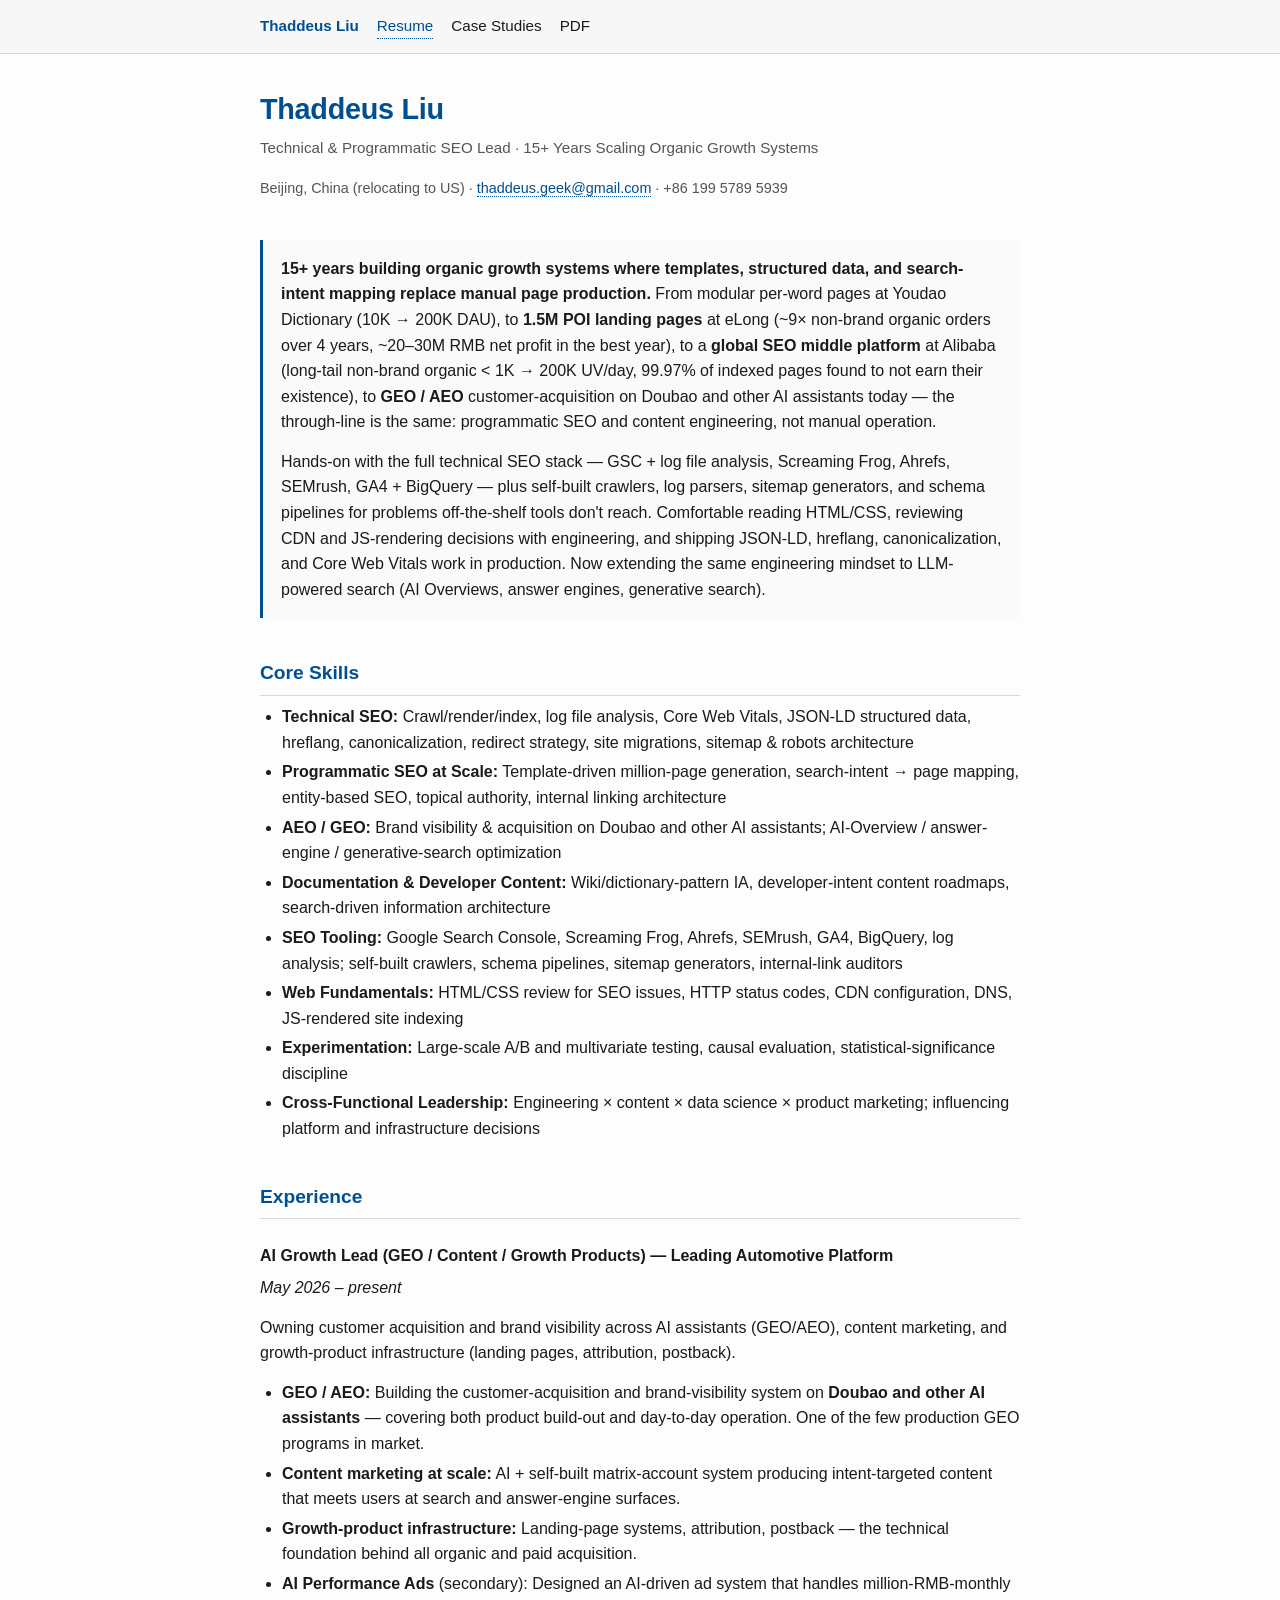
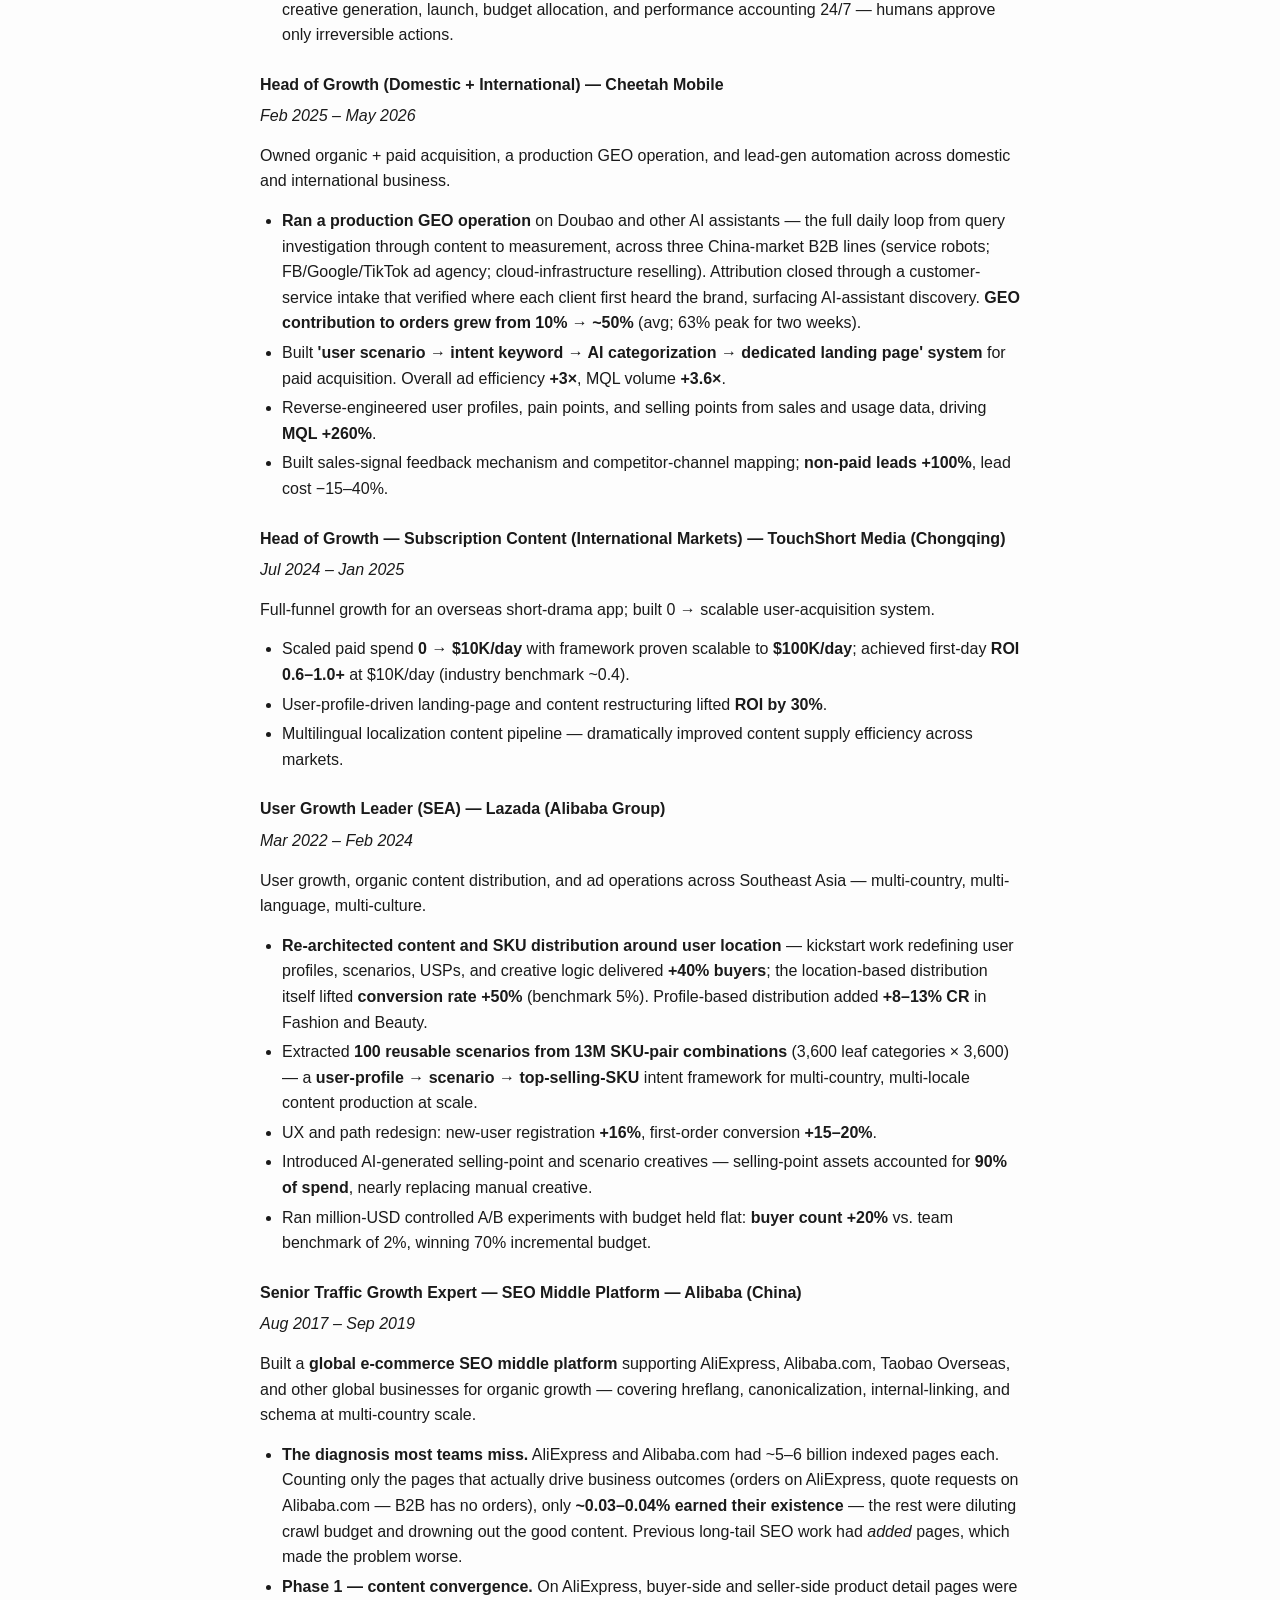
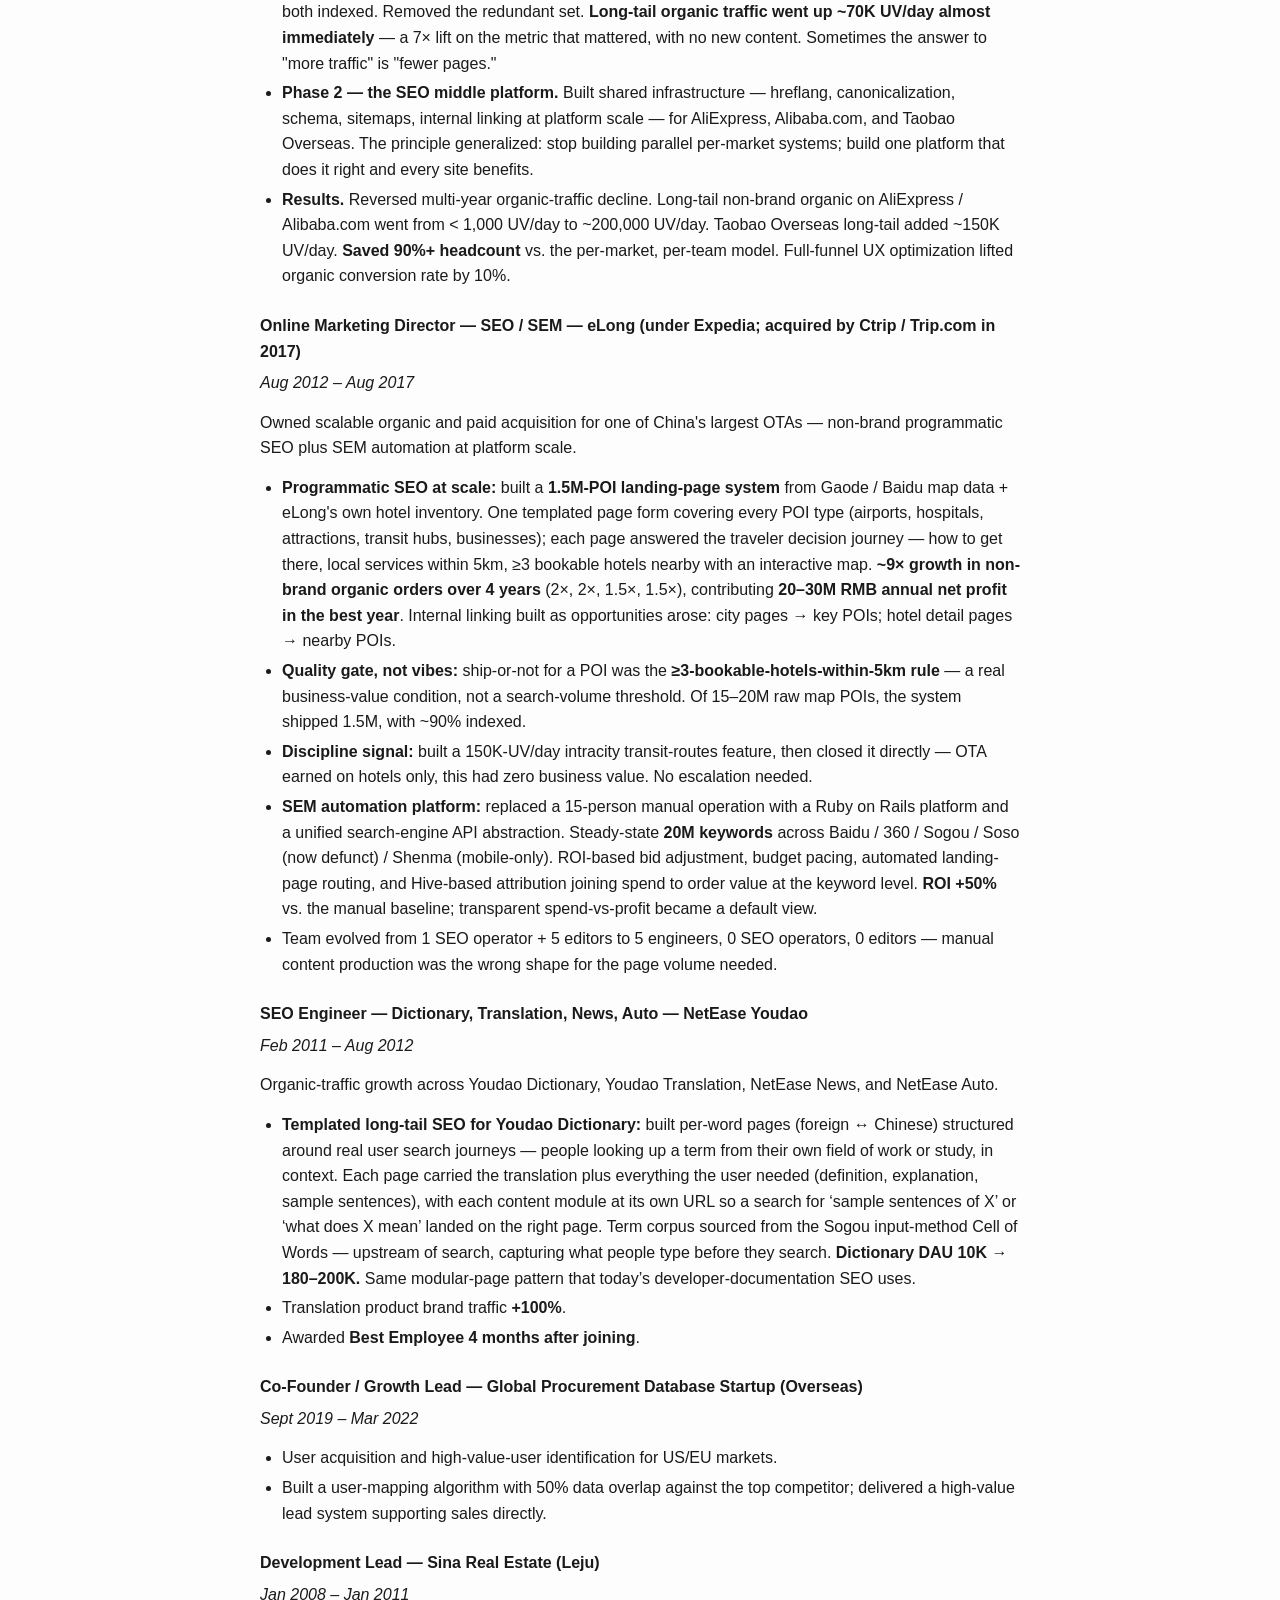
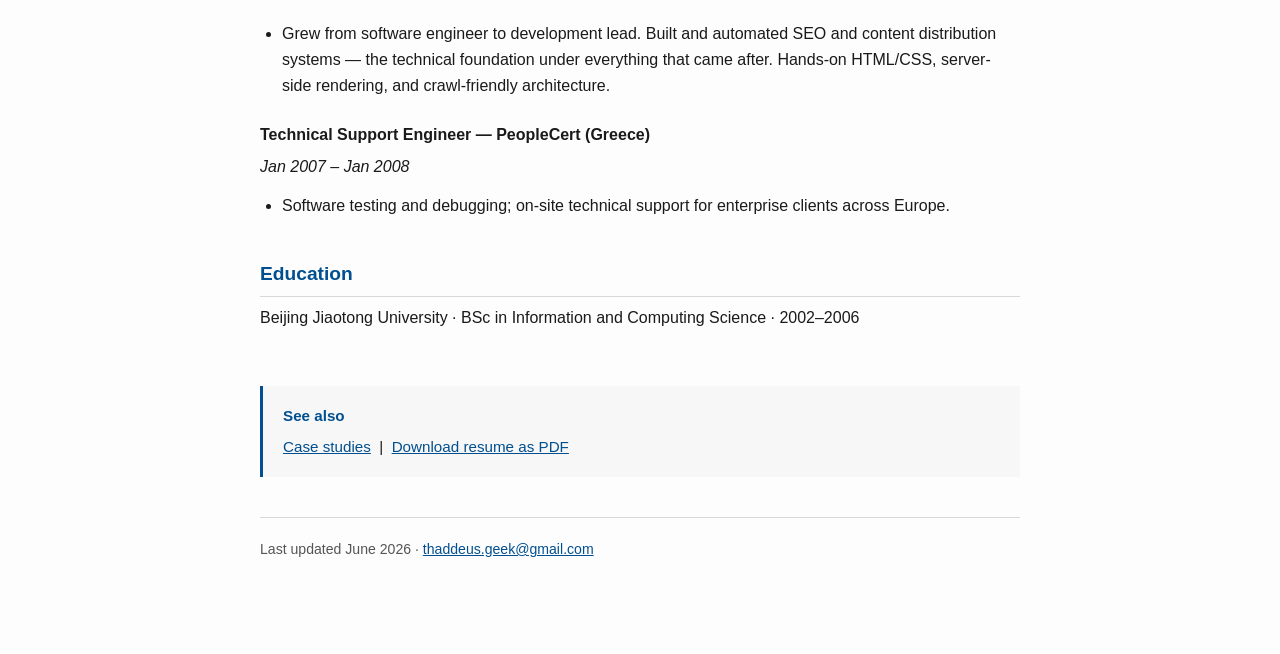
==== index.html @ 0f0e51c0 "TouchShort: add scale + first-day-ROI lead bullet (mirror CV) Co-Authored-By: Claude <noreply@anthro" ====
<!doctype html>
<html lang="en">
<head>
<meta charset="utf-8">
<meta name="viewport" content="width=device-width,initial-scale=1">
<title>Thaddeus Liu — Technical & Programmatic SEO Lead</title>
<meta name="description" content="15+ years of technical and programmatic SEO — Thaddeus Liu.">
<link rel="stylesheet" href="assets/style.css">
</head>
<body>
<nav>
  <div class="nav-inner">
    <a href="./" class="brand">Thaddeus Liu</a>
    <a href="./" class="active">Resume</a>
    <a href="seo-case-study/">Case Studies</a>
    <a href="resume.pdf">PDF</a>
  </div>
</nav>

<main>
<header>
  <h1>Thaddeus Liu</h1>
  <p class="tag">Technical &amp; Programmatic SEO Lead · 15+ Years Scaling Organic Growth Systems</p>
  <p class="meta">
    Beijing, China (relocating to US) ·
    <a href="mailto:thaddeus.geek@gmail.com">thaddeus.geek@gmail.com</a> ·
    +86 199 5789 5939
  </p>
</header>

<div class="summary">
<p><strong>15+ years building organic growth systems where templates, structured data, and search-intent mapping replace manual page production.</strong> From modular per-word pages at Youdao Dictionary (10K → 200K DAU), to <strong>1.5M POI landing pages</strong> at eLong (~9× non-brand organic orders over 4 years, ~20–30M RMB net profit in the best year), to a <strong>global SEO middle platform</strong> at Alibaba (long-tail non-brand organic &lt; 1K → 200K UV/day, 99.97% of indexed pages found to not earn their existence), to <strong>GEO / AEO</strong> customer-acquisition on Doubao and other AI assistants today — the through-line is the same: programmatic SEO and content engineering, not manual operation.</p>
<p>Hands-on with the full technical SEO stack — GSC + log file analysis, Screaming Frog, Ahrefs, SEMrush, GA4 + BigQuery — plus self-built crawlers, log parsers, sitemap generators, and schema pipelines for problems off-the-shelf tools don't reach. Comfortable reading HTML/CSS, reviewing CDN and JS-rendering decisions with engineering, and shipping JSON-LD, hreflang, canonicalization, and Core Web Vitals work in production. Now extending the same engineering mindset to LLM-powered search (AI Overviews, answer engines, generative search).</p>
</div>

<h2>Core Skills</h2>
<ul>
  <li><strong>Technical SEO:</strong> Crawl/render/index, log file analysis, Core Web Vitals, JSON-LD structured data, hreflang, canonicalization, redirect strategy, site migrations, sitemap &amp; robots architecture</li>
  <li><strong>Programmatic SEO at Scale:</strong> Template-driven million-page generation, search-intent → page mapping, entity-based SEO, topical authority, internal linking architecture</li>
  <li><strong>AEO / GEO:</strong> Brand visibility &amp; acquisition on Doubao and other AI assistants; AI-Overview / answer-engine / generative-search optimization</li>
  <li><strong>Documentation &amp; Developer Content:</strong> Wiki/dictionary-pattern IA, developer-intent content roadmaps, search-driven information architecture</li>
  <li><strong>SEO Tooling:</strong> Google Search Console, Screaming Frog, Ahrefs, SEMrush, GA4, BigQuery, log analysis; self-built crawlers, schema pipelines, sitemap generators, internal-link auditors</li>
  <li><strong>Web Fundamentals:</strong> HTML/CSS review for SEO issues, HTTP status codes, CDN configuration, DNS, JS-rendered site indexing</li>
  <li><strong>Experimentation:</strong> Large-scale A/B and multivariate testing, causal evaluation, statistical-significance discipline</li>
  <li><strong>Cross-Functional Leadership:</strong> Engineering × content × data science × product marketing; influencing platform and infrastructure decisions</li>
</ul>

<h2>Experience</h2>

<h3>AI Growth Lead (GEO / Content / Growth Products) — Leading Automotive Platform</h3>
<p><em>May 2026 – present</em></p>
<p>Owning customer acquisition and brand visibility across AI assistants (GEO/AEO), content marketing, and growth-product infrastructure (landing pages, attribution, postback).</p>
<ul>
  <li><strong>GEO / AEO:</strong> Building the customer-acquisition and brand-visibility system on <strong>Doubao and other AI assistants</strong> — covering both product build-out and day-to-day operation. One of the few production GEO programs in market.</li>
  <li><strong>Content marketing at scale:</strong> AI + self-built matrix-account system producing intent-targeted content that meets users at search and answer-engine surfaces.</li>
  <li><strong>Growth-product infrastructure:</strong> Landing-page systems, attribution, postback — the technical foundation behind all organic and paid acquisition.</li>
  <li><strong>AI Performance Ads</strong> (secondary): Designed an AI-driven ad system that handles million-RMB-monthly creative generation, launch, budget allocation, and performance accounting 24/7 — humans approve only irreversible actions.</li>
</ul>

<h3>Head of Growth (Domestic + International) — Cheetah Mobile</h3>
<p><em>Feb 2025 – May 2026</em></p>
<p>Owned organic + paid acquisition, a production GEO operation, and lead-gen automation across domestic and international business.</p>
<ul>
  <li><strong>Ran a production GEO operation</strong> on Doubao and other AI assistants — the full daily loop from query investigation through content to measurement, across three China-market B2B lines (service robots; FB/Google/TikTok ad agency; cloud-infrastructure reselling). Attribution closed through a customer-service intake that verified where each client first heard the brand, surfacing AI-assistant discovery. <strong>GEO contribution to orders grew from 10% → ~50%</strong> (avg; 63% peak for two weeks).</li>
  <li>Built <strong>'user scenario → intent keyword → AI categorization → dedicated landing page' system</strong> for paid acquisition. Overall ad efficiency <strong>+3×</strong>, MQL volume <strong>+3.6×</strong>.</li>
  <li>Reverse-engineered user profiles, pain points, and selling points from sales and usage data, driving <strong>MQL +260%</strong>.</li>
  <li>Built sales-signal feedback mechanism and competitor-channel mapping; <strong>non-paid leads +100%</strong>, lead cost −15–40%.</li>
</ul>

<h3>Head of Growth — Subscription Content (International Markets) — TouchShort Media (Chongqing)</h3>
<p><em>Jul 2024 – Jan 2025</em></p>
<p>Full-funnel growth for an overseas short-drama app; built 0 → scalable user-acquisition system.</p>
<ul>
  <li>Scaled paid spend <strong>0 &rarr; $10K/day</strong> with framework proven scalable to <strong>$100K/day</strong>; achieved first-day <strong>ROI 0.6&ndash;1.0+</strong> at $10K/day (industry benchmark ~0.4).</li>
  <li>User-profile-driven landing-page and content restructuring lifted <strong>ROI by 30%</strong>.</li>
  <li>Multilingual localization content pipeline &mdash; dramatically improved content supply efficiency across markets.</li>
</ul>

<h3>User Growth Leader (SEA) — Lazada (Alibaba Group)</h3>
<p><em>Mar 2022 – Feb 2024</em></p>
<p>User growth, organic content distribution, and ad operations across Southeast Asia — multi-country, multi-language, multi-culture.</p>
<ul>
  <li><strong>Re-architected content and SKU distribution around user location</strong> &mdash; kickstart work redefining user profiles, scenarios, USPs, and creative logic delivered <strong>+40% buyers</strong>; the location-based distribution itself lifted <strong>conversion rate +50%</strong> (benchmark 5%). Profile-based distribution added <strong>+8&ndash;13% CR</strong> in Fashion and Beauty.</li>
  <li>Extracted <strong>100 reusable scenarios from 13M SKU-pair combinations</strong> (3,600 leaf categories &times; 3,600) &mdash; a <strong>user-profile &rarr; scenario &rarr; top-selling-SKU</strong> intent framework for multi-country, multi-locale content production at scale.</li>
  <li>UX and path redesign: new-user registration <strong>+16%</strong>, first-order conversion <strong>+15–20%</strong>.</li>
  <li>Introduced AI-generated selling-point and scenario creatives — selling-point assets accounted for <strong>90% of spend</strong>, nearly replacing manual creative.</li>
  <li>Ran million-USD controlled A/B experiments with budget held flat: <strong>buyer count +20%</strong> vs. team benchmark of 2%, winning 70% incremental budget.</li>
</ul>

<h3>Senior Traffic Growth Expert — SEO Middle Platform — Alibaba (China)</h3>
<p><em>Aug 2017 – Sep 2019</em></p>
<p>Built a <strong>global e-commerce SEO middle platform</strong> supporting AliExpress, Alibaba.com, Taobao Overseas, and other global businesses for organic growth — covering hreflang, canonicalization, internal-linking, and schema at multi-country scale.</p>
<ul>
  <li><strong>The diagnosis most teams miss.</strong> AliExpress and Alibaba.com had ~5–6 billion indexed pages each. Counting only the pages that actually drive business outcomes (orders on AliExpress, quote requests on Alibaba.com — B2B has no orders), only <strong>~0.03–0.04% earned their existence</strong> — the rest were diluting crawl budget and drowning out the good content. Previous long-tail SEO work had <em>added</em> pages, which made the problem worse.</li>
  <li><strong>Phase 1 — content convergence.</strong> On AliExpress, buyer-side and seller-side product detail pages were both indexed. Removed the redundant set. <strong>Long-tail organic traffic went up ~70K UV/day almost immediately</strong> — a 7× lift on the metric that mattered, with no new content. Sometimes the answer to "more traffic" is "fewer pages."</li>
  <li><strong>Phase 2 — the SEO middle platform.</strong> Built shared infrastructure — hreflang, canonicalization, schema, sitemaps, internal linking at platform scale — for AliExpress, Alibaba.com, and Taobao Overseas. The principle generalized: stop building parallel per-market systems; build one platform that does it right and every site benefits.</li>
  <li><strong>Results.</strong> Reversed multi-year organic-traffic decline. Long-tail non-brand organic on AliExpress / Alibaba.com went from &lt; 1,000 UV/day to ~200,000 UV/day. Taobao Overseas long-tail added ~150K UV/day. <strong>Saved 90%+ headcount</strong> vs. the per-market, per-team model. Full-funnel UX optimization lifted organic conversion rate by 10%.</li>
</ul>

<h3>Online Marketing Director — SEO / SEM — eLong (under Expedia; acquired by Ctrip / Trip.com in 2017)</h3>
<p><em>Aug 2012 – Aug 2017</em></p>
<p>Owned scalable organic and paid acquisition for one of China's largest OTAs — non-brand programmatic SEO plus SEM automation at platform scale.</p>
<ul>
  <li><strong>Programmatic SEO at scale:</strong> built a <strong>1.5M-POI landing-page system</strong> from Gaode / Baidu map data + eLong's own hotel inventory. One templated page form covering every POI type (airports, hospitals, attractions, transit hubs, businesses); each page answered the traveler decision journey — how to get there, local services within 5km, ≥3 bookable hotels nearby with an interactive map. <strong>~9× growth in non-brand organic orders over 4 years</strong> (2×, 2×, 1.5×, 1.5×), contributing <strong>20–30M RMB annual net profit in the best year</strong>. Internal linking built as opportunities arose: city pages → key POIs; hotel detail pages → nearby POIs.</li>
  <li><strong>Quality gate, not vibes:</strong> ship-or-not for a POI was the <strong>≥3-bookable-hotels-within-5km rule</strong> — a real business-value condition, not a search-volume threshold. Of 15–20M raw map POIs, the system shipped 1.5M, with ~90% indexed.</li>
  <li><strong>Discipline signal:</strong> built a 150K-UV/day intracity transit-routes feature, then closed it directly — OTA earned on hotels only, this had zero business value. No escalation needed.</li>
  <li><strong>SEM automation platform:</strong> replaced a 15-person manual operation with a Ruby on Rails platform and a unified search-engine API abstraction. Steady-state <strong>20M keywords</strong> across Baidu / 360 / Sogou / Soso (now defunct) / Shenma (mobile-only). ROI-based bid adjustment, budget pacing, automated landing-page routing, and Hive-based attribution joining spend to order value at the keyword level. <strong>ROI +50%</strong> vs. the manual baseline; transparent spend-vs-profit became a default view.</li>
  <li>Team evolved from 1 SEO operator + 5 editors to 5 engineers, 0 SEO operators, 0 editors — manual content production was the wrong shape for the page volume needed.</li>
</ul>

<h3>SEO Engineer — Dictionary, Translation, News, Auto — NetEase Youdao</h3>
<p><em>Feb 2011 – Aug 2012</em></p>
<p>Organic-traffic growth across Youdao Dictionary, Youdao Translation, NetEase News, and NetEase Auto.</p>
<ul>
  <li><strong>Templated long-tail SEO for Youdao Dictionary:</strong> built per-word pages (foreign ↔ Chinese) structured around real user search journeys — people looking up a term from their own field of work or study, in context. Each page carried the translation plus everything the user needed (definition, explanation, sample sentences), with each content module at its own URL so a search for &lsquo;sample sentences of X&rsquo; or &lsquo;what does X mean&rsquo; landed on the right page. Term corpus sourced from the Sogou input-method Cell of Words — upstream of search, capturing what people type before they search. <strong>Dictionary DAU 10K → 180–200K.</strong> Same modular-page pattern that today&rsquo;s developer-documentation SEO uses.</li>
  <li>Translation product brand traffic <strong>+100%</strong>.</li>
  <li>Awarded <strong>Best Employee 4 months after joining</strong>.</li>
</ul>

<h3>Co-Founder / Growth Lead — Global Procurement Database Startup (Overseas)</h3>
<p><em>Sept 2019 – Mar 2022</em></p>
<ul>
  <li>User acquisition and high-value-user identification for US/EU markets.</li>
  <li>Built a user-mapping algorithm with 50% data overlap against the top competitor; delivered a high-value lead system supporting sales directly.</li>
</ul>

<h3>Development Lead — Sina Real Estate (Leju)</h3>
<p><em>Jan 2008 – Jan 2011</em></p>
<ul>
  <li>Grew from software engineer to development lead. Built and automated SEO and content distribution systems — the technical foundation under everything that came after. Hands-on HTML/CSS, server-side rendering, and crawl-friendly architecture.</li>
</ul>

<h3>Technical Support Engineer — PeopleCert (Greece)</h3>
<p><em>Jan 2007 – Jan 2008</em></p>
<ul>
  <li>Software testing and debugging; on-site technical support for enterprise clients across Europe.</li>
</ul>

<h2>Education</h2>
<p>Beijing Jiaotong University · BSc in Information and Computing Science · 2002–2006</p>

<div class="see-also">
  <strong>See also</strong>
  <a href="seo-case-study/">Case studies</a> &nbsp;|&nbsp;
  <a href="resume.pdf">Download resume as PDF</a>
</div>

<footer>
  <p>Last updated June 2026 · <a href="mailto:thaddeus.geek@gmail.com">thaddeus.geek@gmail.com</a></p>
</footer>

</main>
</body>
</html>
---- assets/style.css ----
/* Shared stylesheet for thaddeus-growth.github.io */

:root {
  --ink: #1a1a1a;
  --soft: #555;
  --rule: #d8d8d8;
  --accent: #004f90;
  --bg: #fdfdfd;
  --code-bg: #f4f4f4;
  --max: 760px;
  --nav-bg: #f7f7f7;
}

* { box-sizing: border-box; }
html, body { margin: 0; padding: 0; }

body {
  font: 16px/1.6 -apple-system, BlinkMacSystemFont, "Segoe UI", Roboto, sans-serif;
  color: var(--ink);
  background: var(--bg);
  padding: 0 20px 80px;
}

nav {
  background: var(--nav-bg);
  border-bottom: 1px solid var(--rule);
  padding: 14px 20px;
  margin: 0 -20px 32px;
  font-size: 0.95em;
}
nav .nav-inner {
  max-width: var(--max);
  margin: 0 auto;
  display: flex;
  gap: 18px;
  align-items: center;
  flex-wrap: wrap;
}
nav .brand {
  font-weight: 600;
  color: var(--accent);
  text-decoration: none;
}
nav a {
  color: var(--ink);
  text-decoration: none;
  border-bottom: 1px dotted transparent;
}
nav a:hover { border-bottom-color: var(--ink); }
nav a.active { color: var(--accent); border-bottom-color: var(--accent); }

main {
  max-width: var(--max);
  margin: 0 auto;
}

header { margin-bottom: 40px; }
h1 {
  font-size: 1.8em;
  margin: 0 0 4px;
  color: var(--accent);
  letter-spacing: -0.01em;
}
h2 {
  font-size: 1.2em;
  margin: 40px 0 8px;
  color: var(--accent);
  border-bottom: 1px solid var(--rule);
  padding-bottom: 6px;
}
h3 {
  font-size: 1em;
  margin: 24px 0 6px;
  color: var(--ink);
}
p { margin: 0 0 14px; }
ul { margin: 0 0 14px; padding-left: 22px; }
li { margin-bottom: 4px; }

.tag {
  color: var(--soft);
  font-size: 0.95em;
  margin: 0 0 16px;
}
.meta { font-size: 0.9em; color: var(--soft); }
.meta a {
  color: var(--accent);
  text-decoration: none;
  border-bottom: 1px dotted var(--accent);
}
.meta a:hover { border-bottom-style: solid; }

.stat {
  display: inline-block;
  background: var(--code-bg);
  padding: 2px 8px;
  border-radius: 3px;
  font-weight: 600;
  color: var(--accent);
}
.summary {
  background: #fafafa;
  border-left: 3px solid var(--accent);
  padding: 16px 18px;
  margin: 16px 0;
}
.summary p:last-child { margin-bottom: 0; }
code {
  background: var(--code-bg);
  padding: 1px 5px;
  border-radius: 3px;
  font-size: 0.9em;
}

.see-also {
  margin-top: 56px;
  padding: 18px 20px;
  background: var(--nav-bg);
  border-left: 3px solid var(--accent);
  font-size: 0.95em;
}
.see-also strong { display: block; margin-bottom: 6px; color: var(--accent); }
.see-also a { color: var(--accent); }

footer {
  margin-top: 40px;
  padding-top: 20px;
  border-top: 1px solid var(--rule);
  font-size: 0.88em;
  color: var(--soft);
}
footer a { color: var(--accent); }

@media (max-width: 600px) {
  body { padding: 0 16px 60px; font-size: 15px; }
  h1 { font-size: 1.5em; }
  nav { padding: 12px 16px; margin: 0 -16px 24px; }
  nav .nav-inner { gap: 12px; }
}
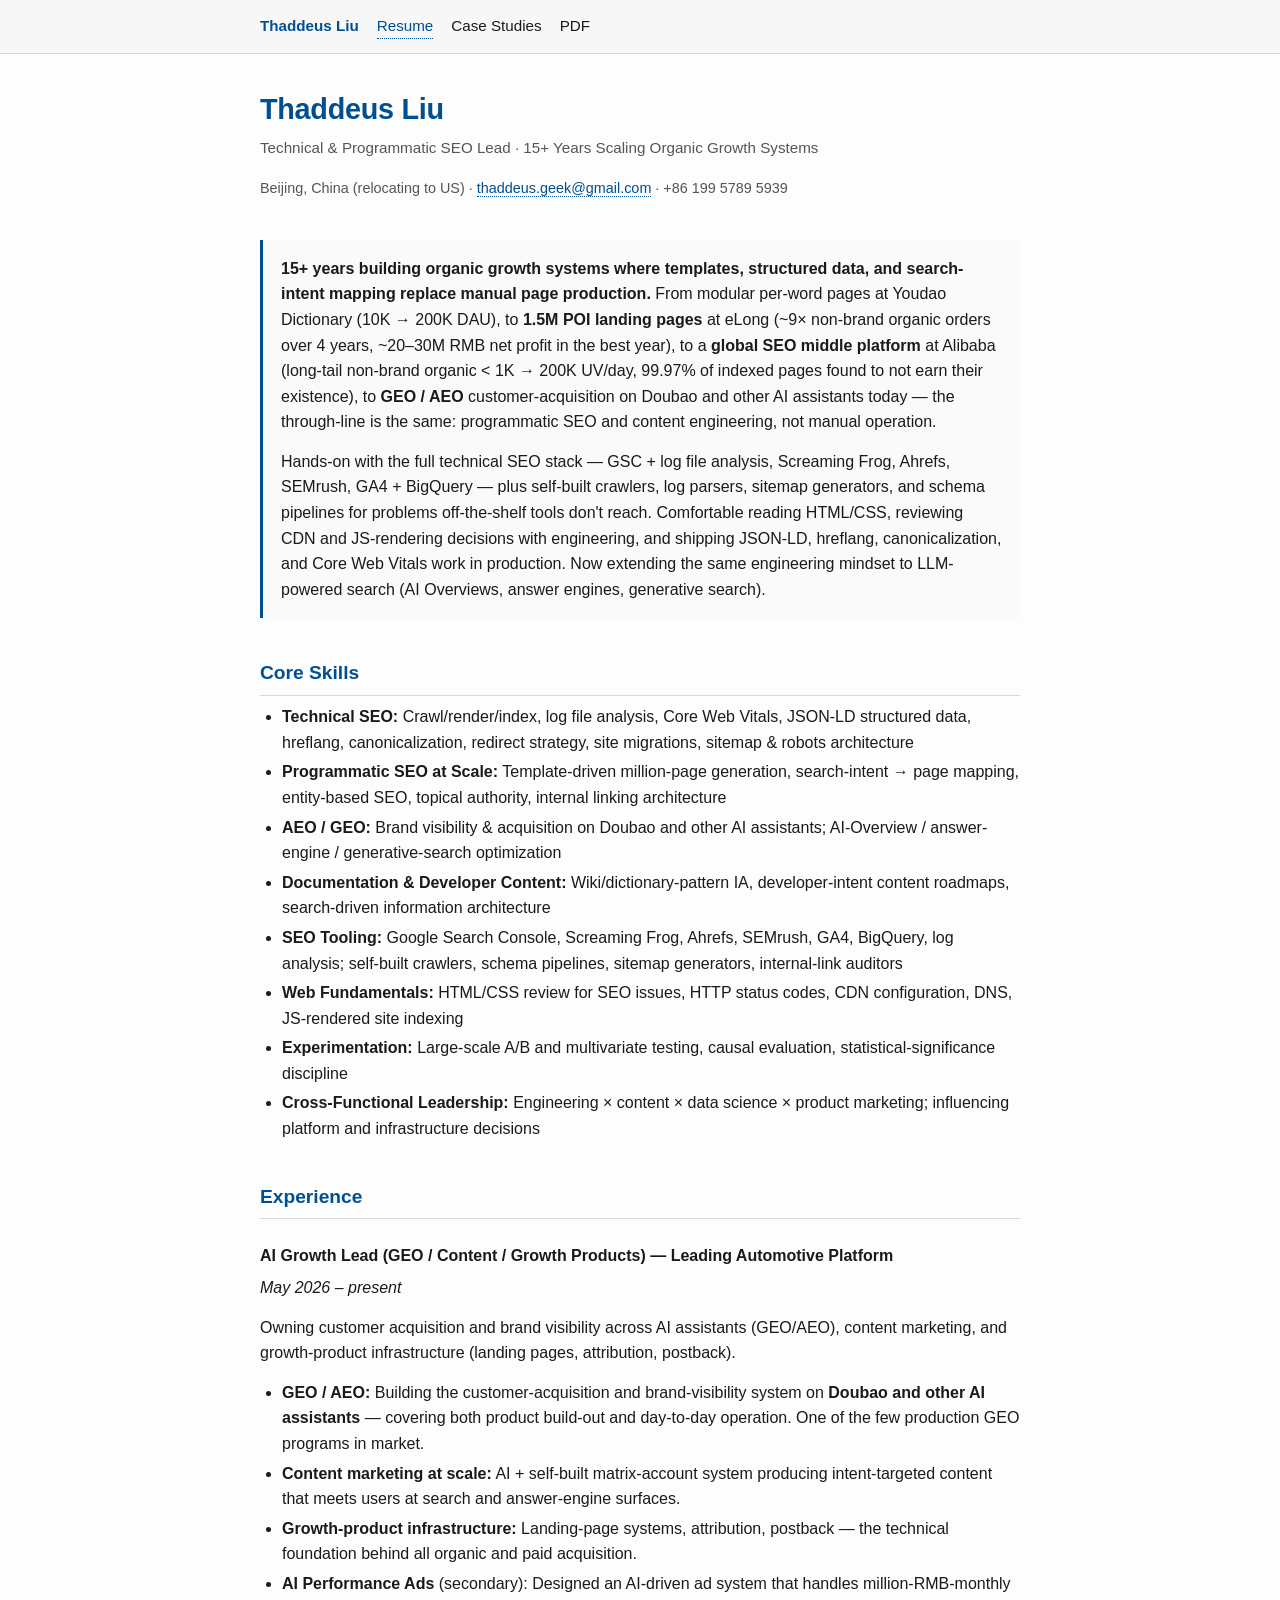
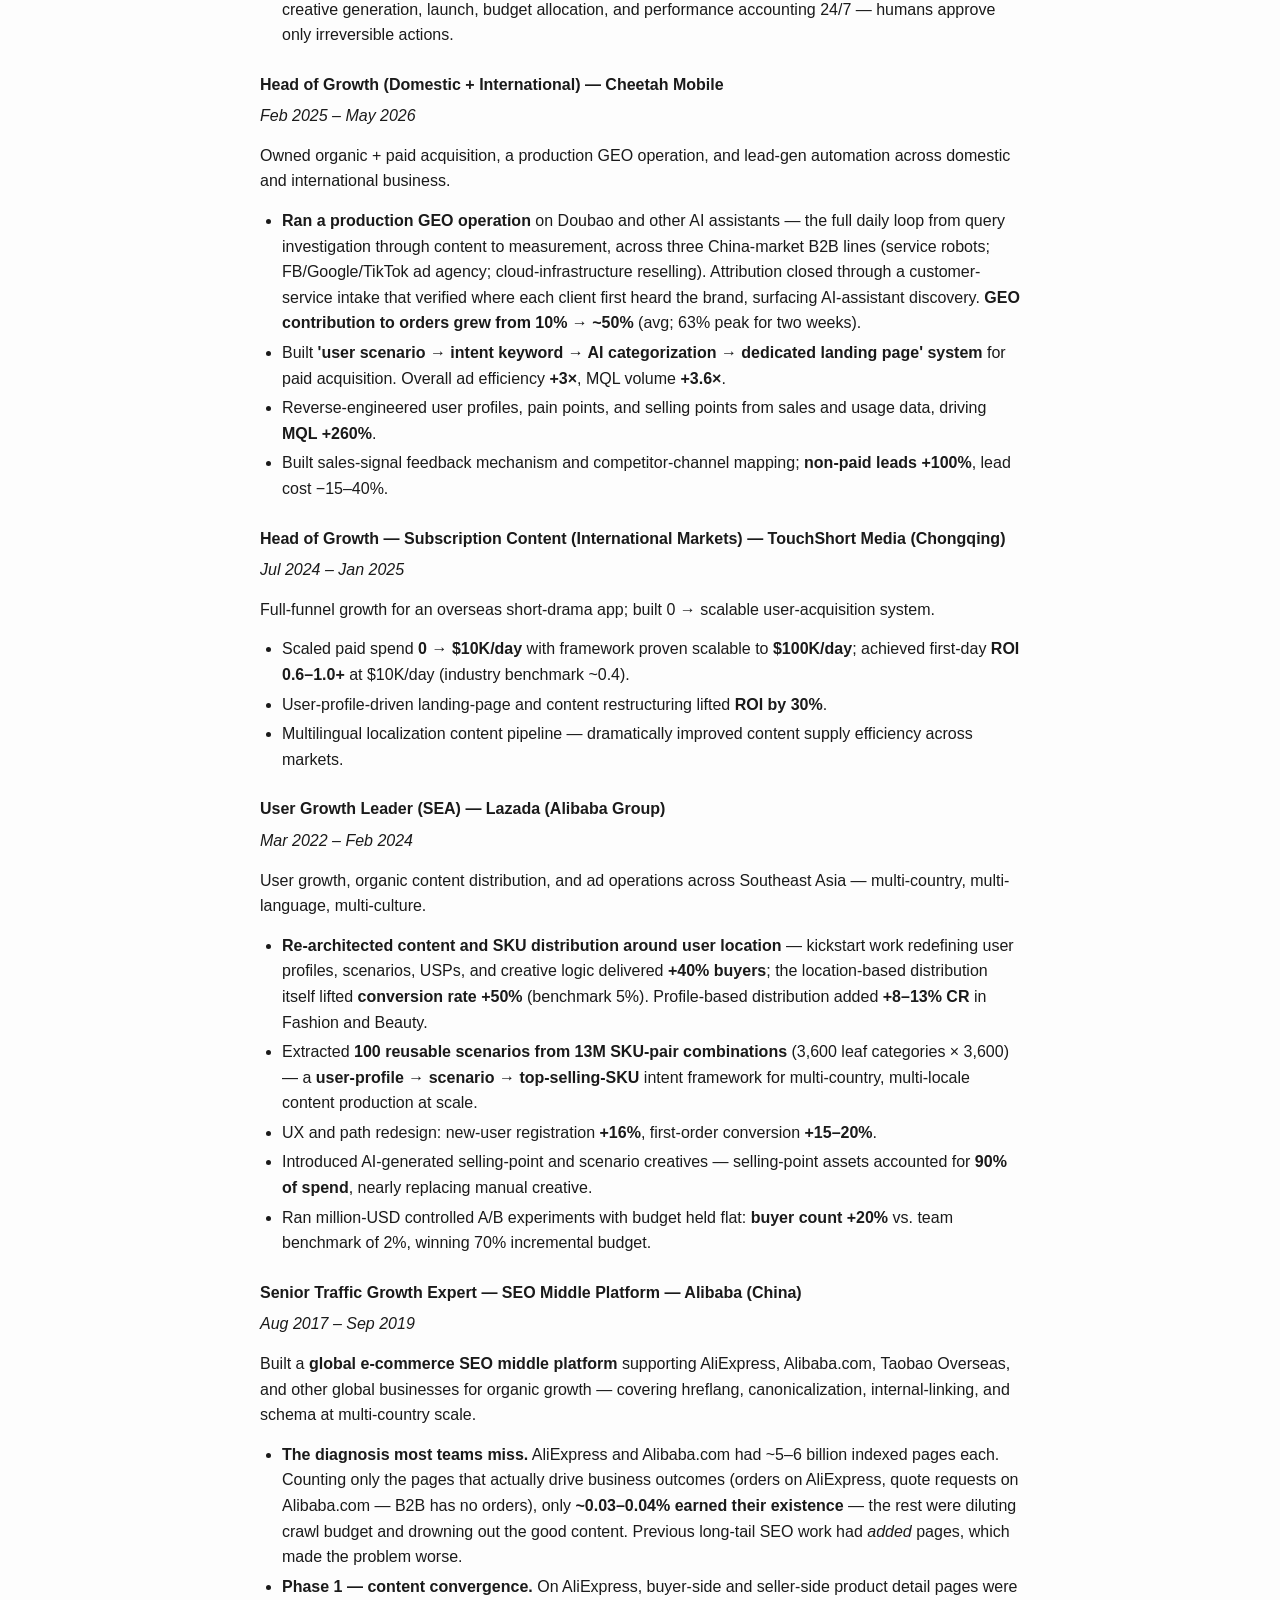
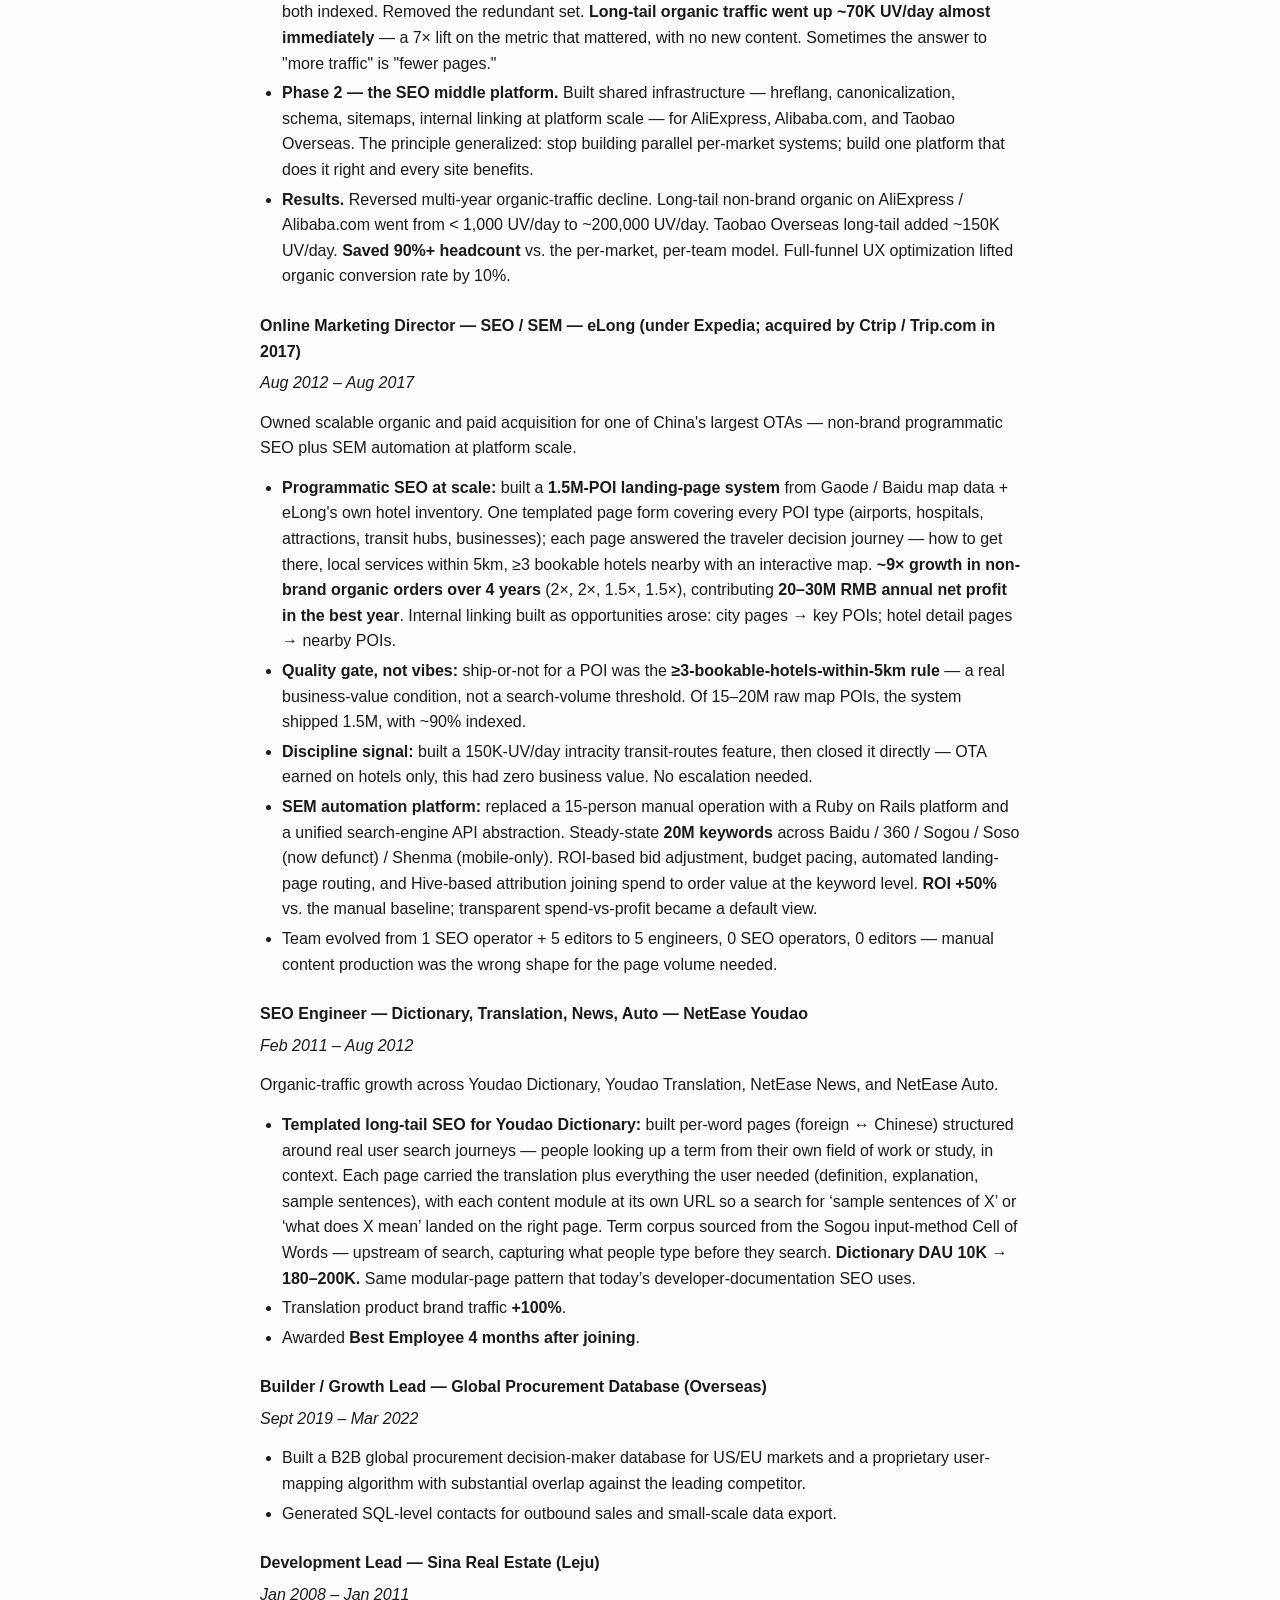
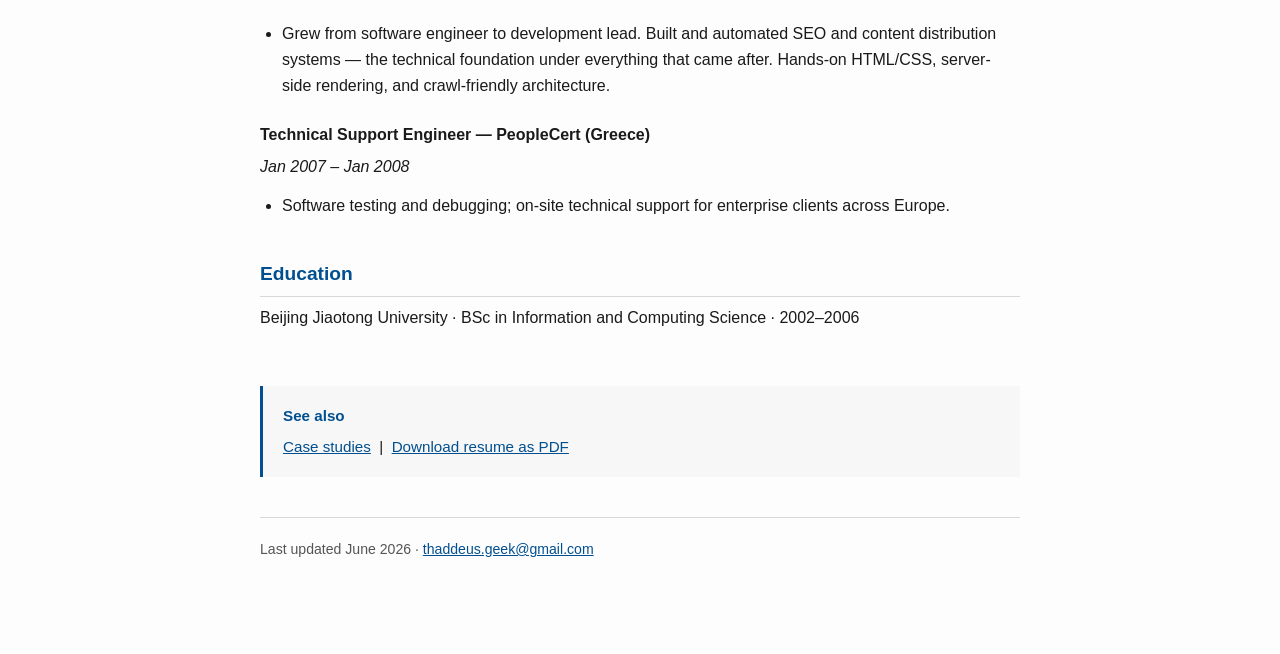
==== commit 305653d1: "Procurement DB: mirror CV honest rewrite (drop Co-Founder, 50%, inflated sales claim) Co-Authored-By" ====
--- a/index.html
+++ b/index.html
@@ -117,11 +117,11 @@
   <li>Awarded <strong>Best Employee 4 months after joining</strong>.</li>
 </ul>
 
-<h3>Co-Founder / Growth Lead — Global Procurement Database Startup (Overseas)</h3>
-<p><em>Sept 2019 – Mar 2022</em></p>
+<h3>Builder / Growth Lead &mdash; Global Procurement Database (Overseas)</h3>
+<p><em>Sept 2019 &ndash; Mar 2022</em></p>
 <ul>
-  <li>User acquisition and high-value-user identification for US/EU markets.</li>
-  <li>Built a user-mapping algorithm with 50% data overlap against the top competitor; delivered a high-value lead system supporting sales directly.</li>
+  <li>Built a B2B global procurement decision-maker database for US/EU markets and a proprietary user-mapping algorithm with substantial overlap against the leading competitor.</li>
+  <li>Generated SQL-level contacts for outbound sales and small-scale data export.</li>
 </ul>
 
 <h3>Development Lead — Sina Real Estate (Leju)</h3>
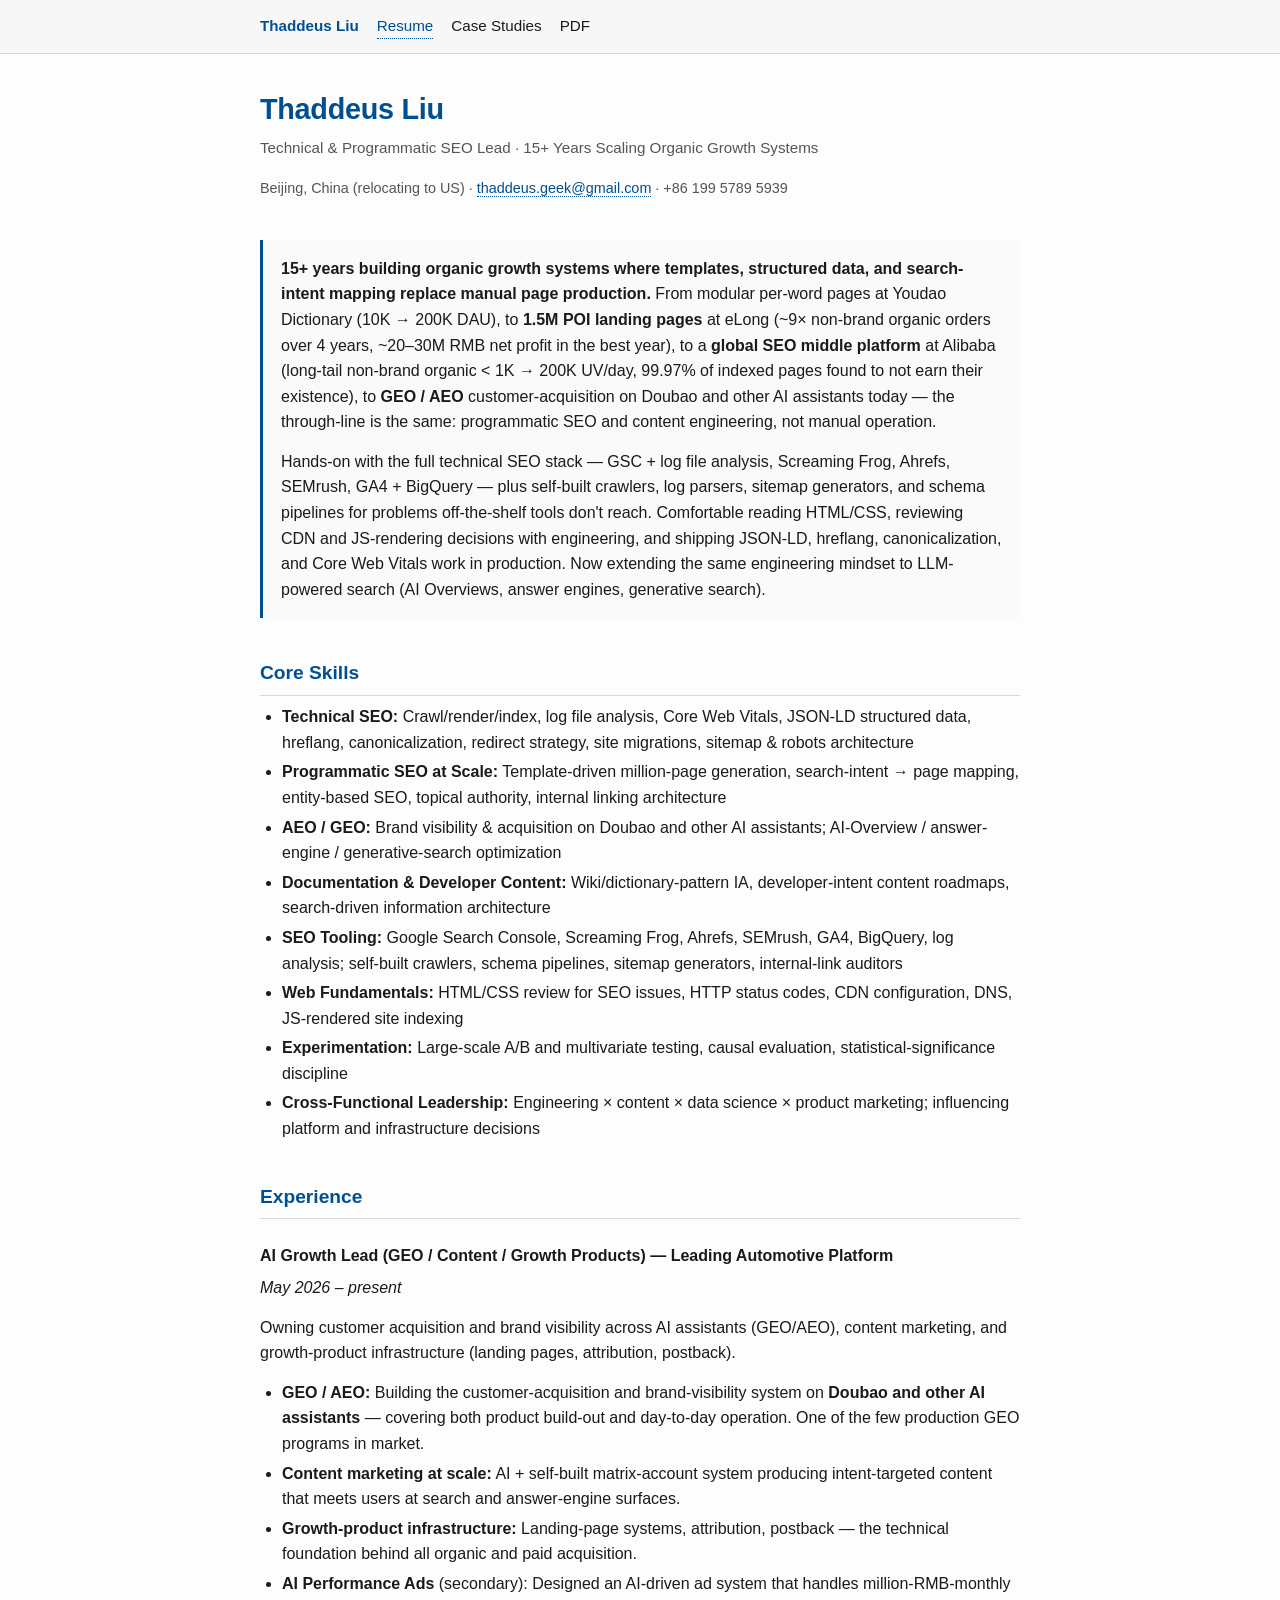
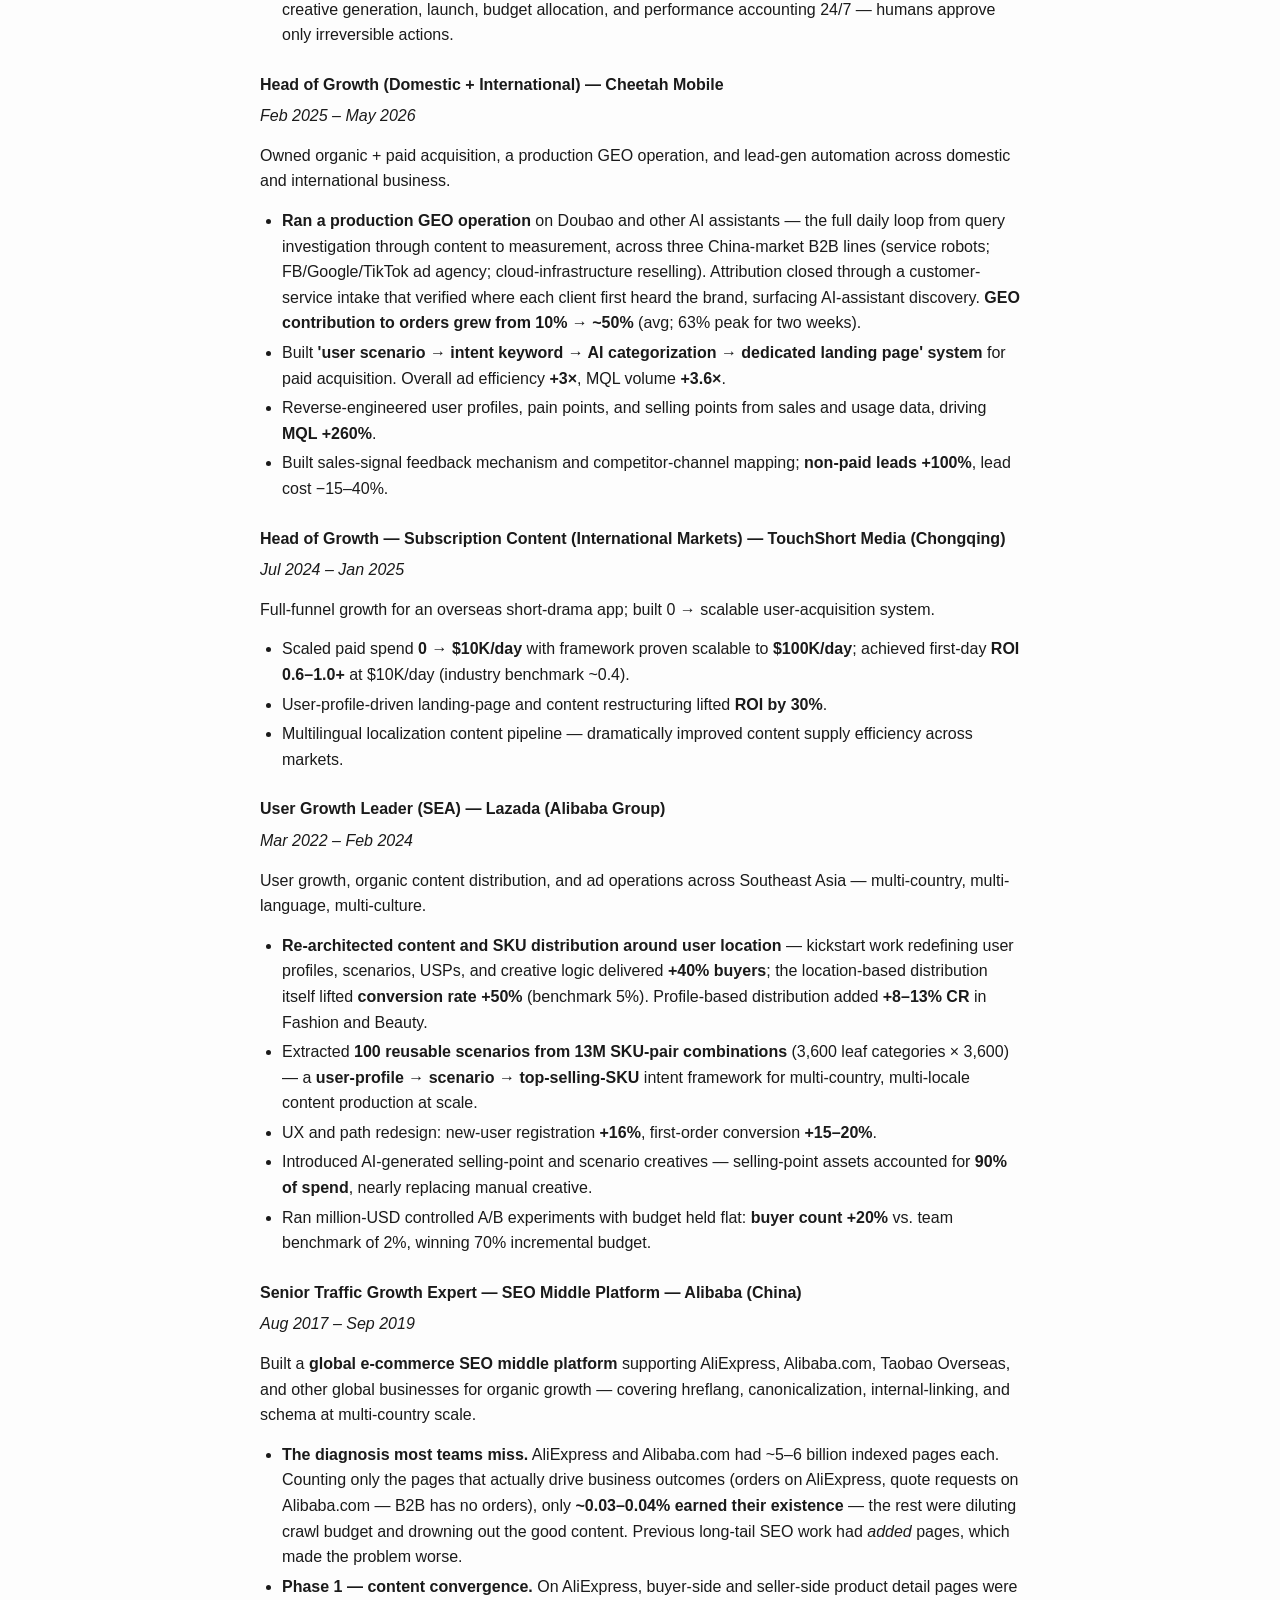
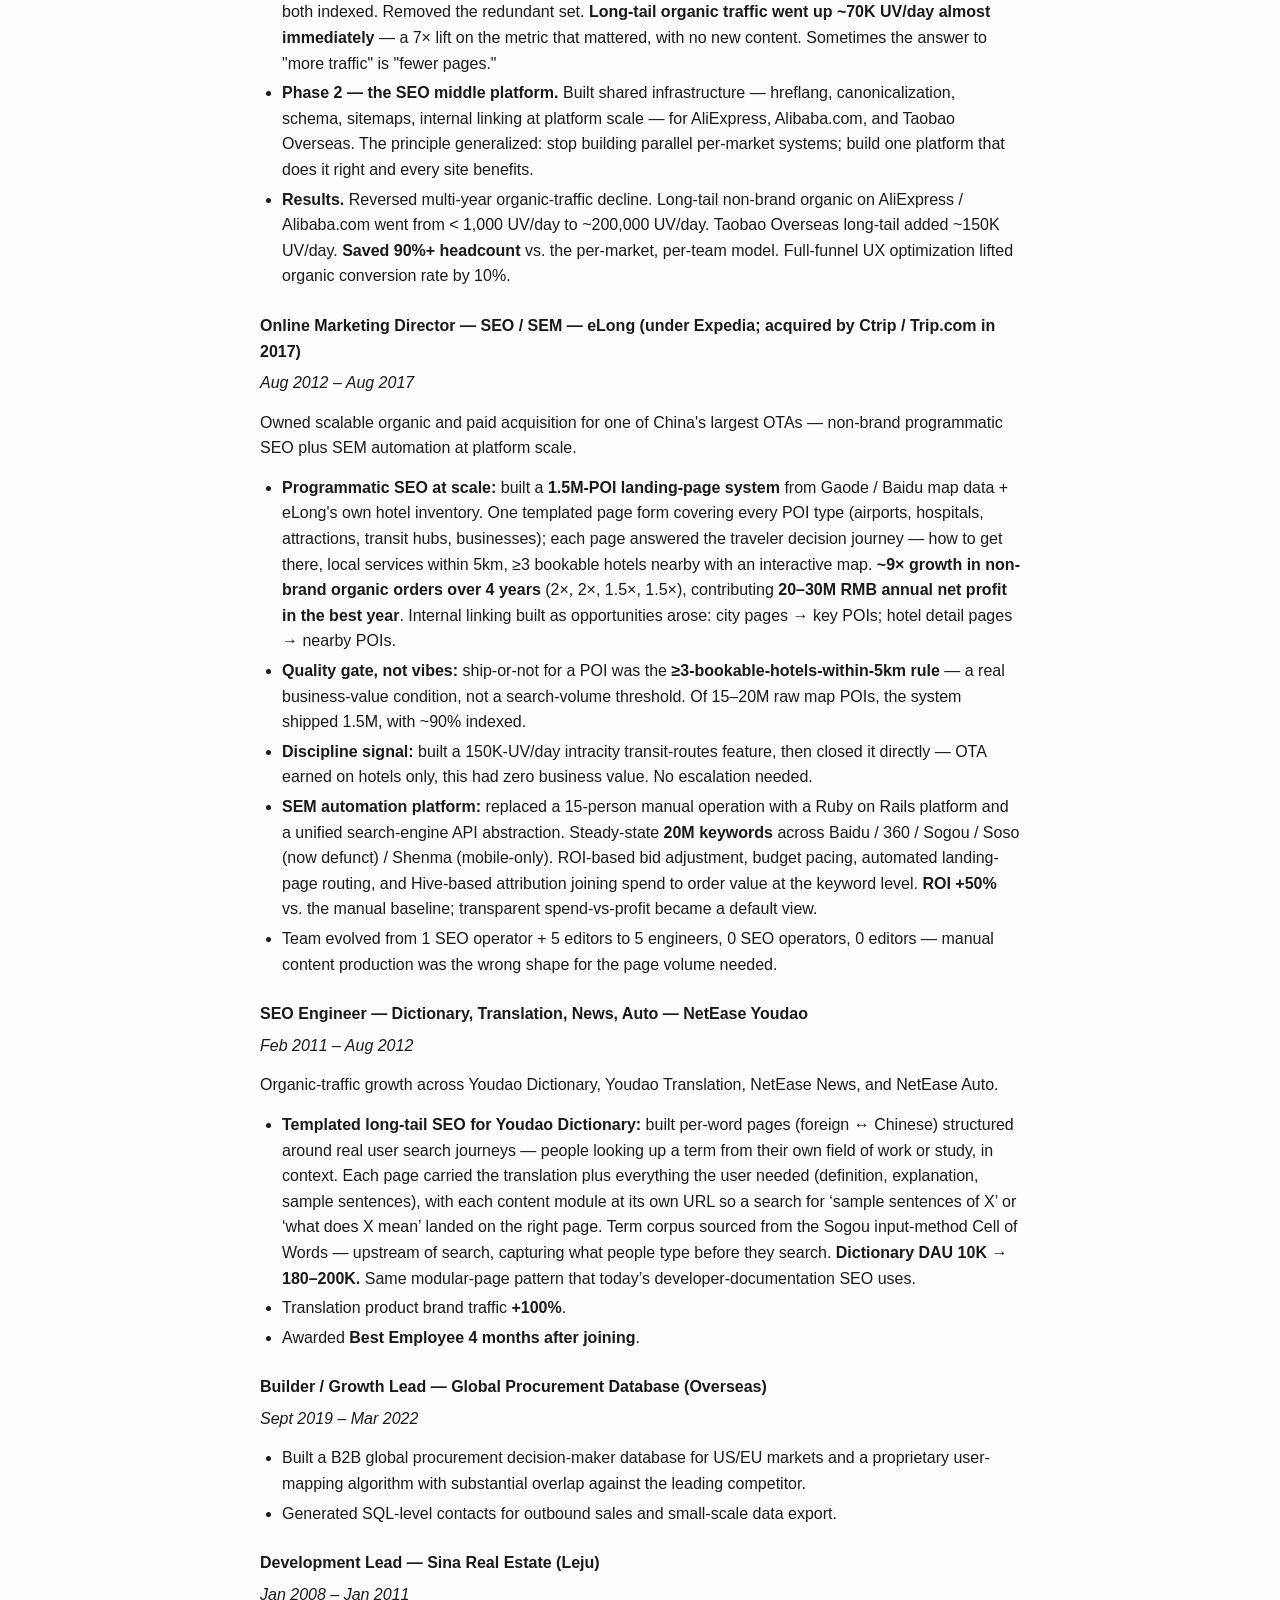
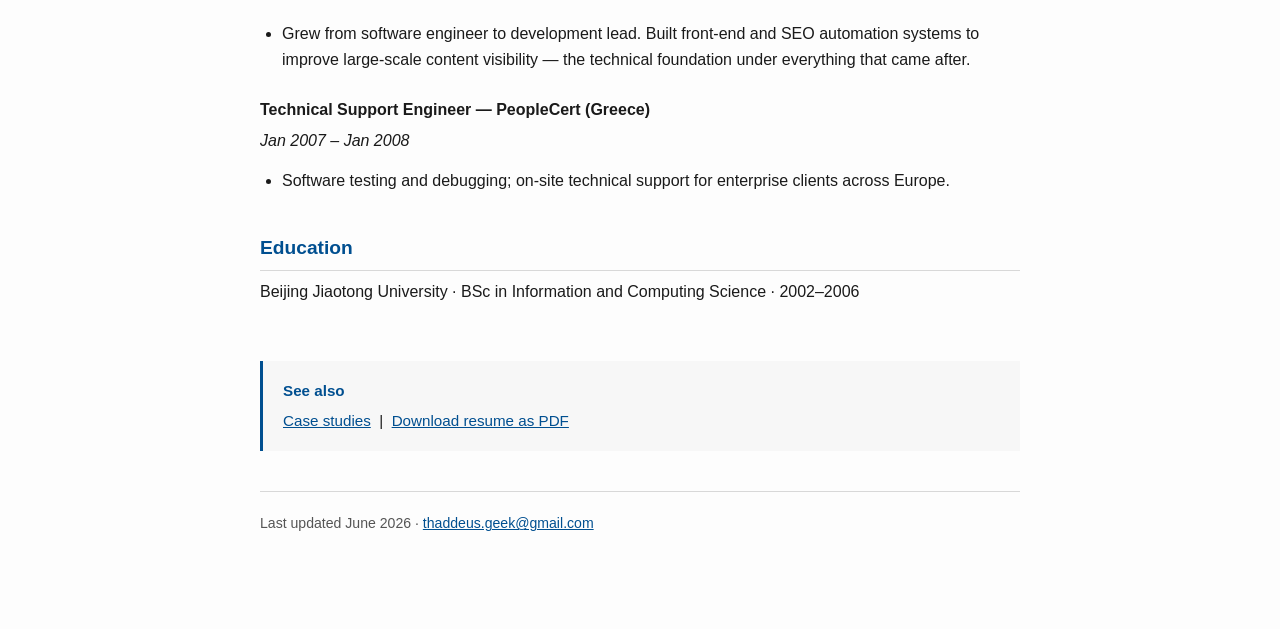
==== commit 30ac577a: "Sina/Leju: mirror CV rephrase (single SEO system, drop tech embellishment) Co-Authored-By: Claude <n" ====
--- a/index.html
+++ b/index.html
@@ -127,7 +127,7 @@
 <h3>Development Lead — Sina Real Estate (Leju)</h3>
 <p><em>Jan 2008 – Jan 2011</em></p>
 <ul>
-  <li>Grew from software engineer to development lead. Built and automated SEO and content distribution systems — the technical foundation under everything that came after. Hands-on HTML/CSS, server-side rendering, and crawl-friendly architecture.</li>
+  <li>Grew from software engineer to development lead. Built front-end and SEO automation systems to improve large-scale content visibility &mdash; the technical foundation under everything that came after.</li>
 </ul>
 
 <h3>Technical Support Engineer — PeopleCert (Greece)</h3>
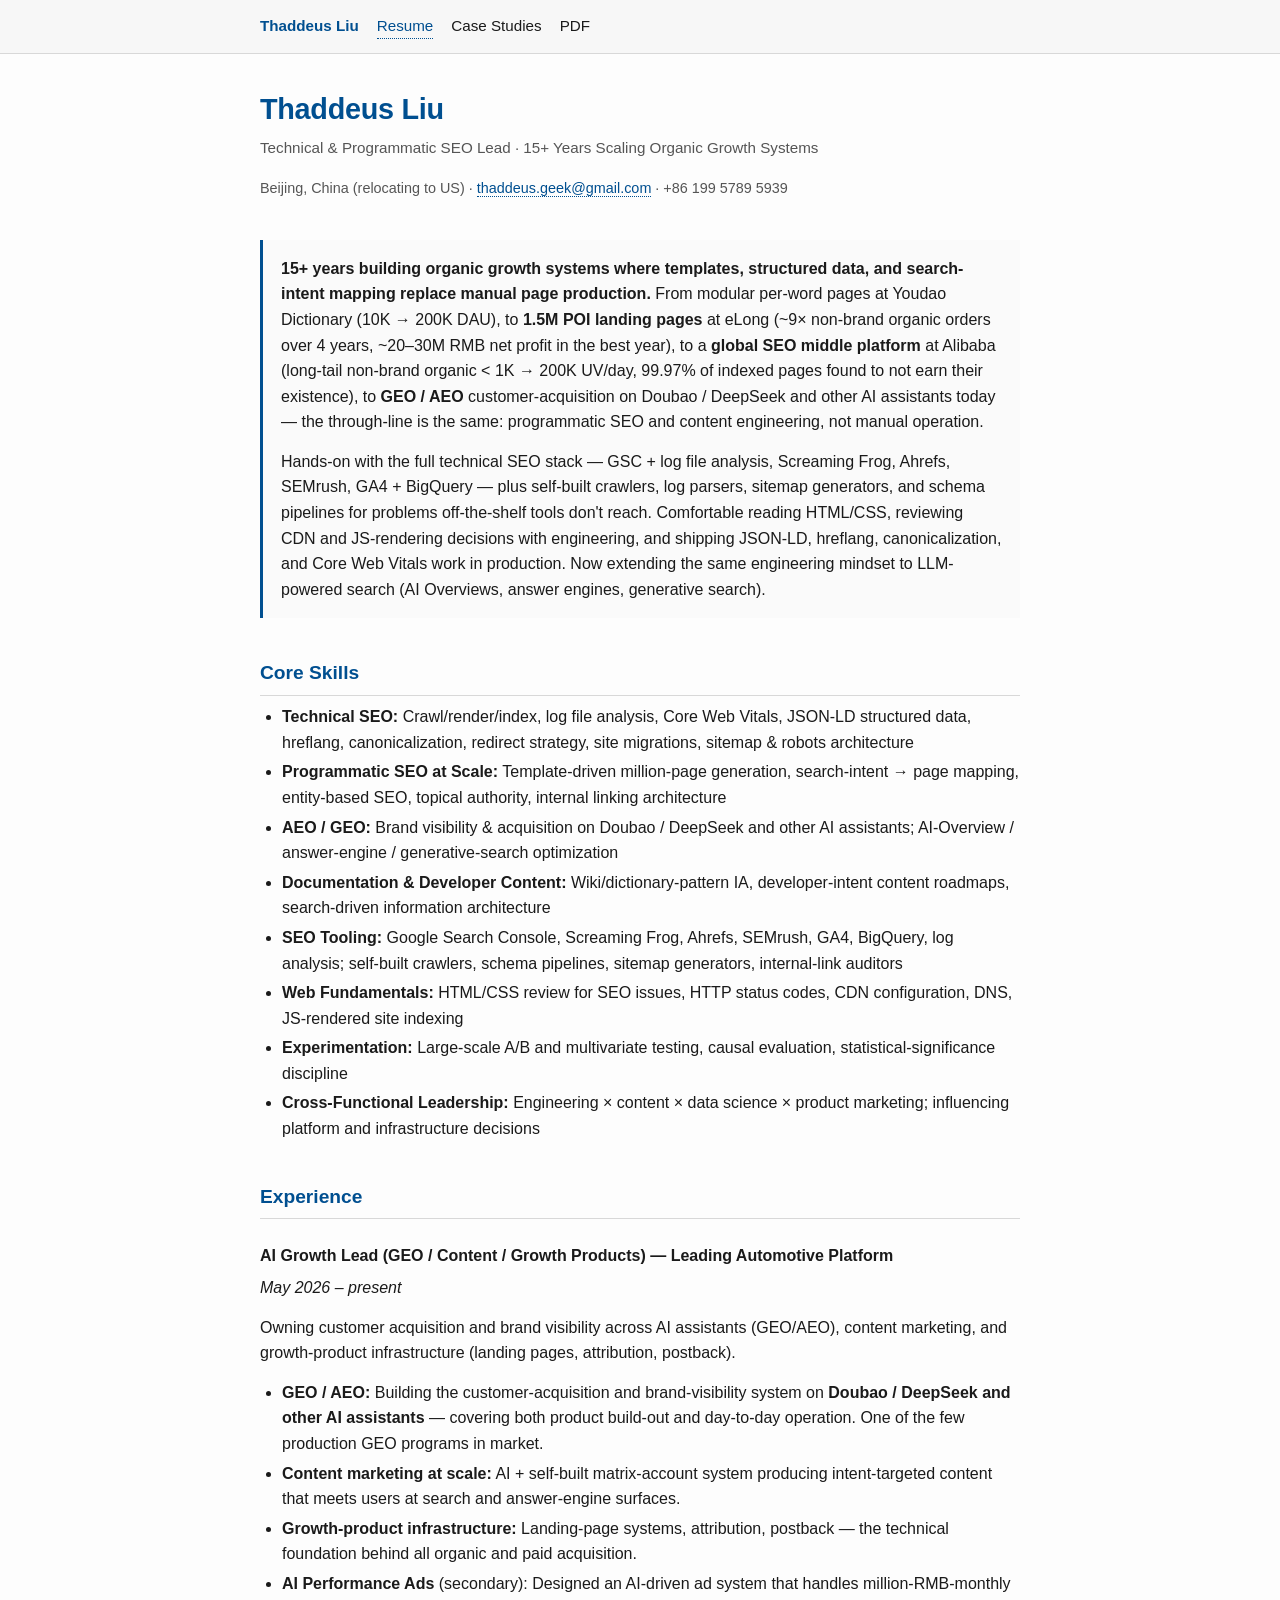
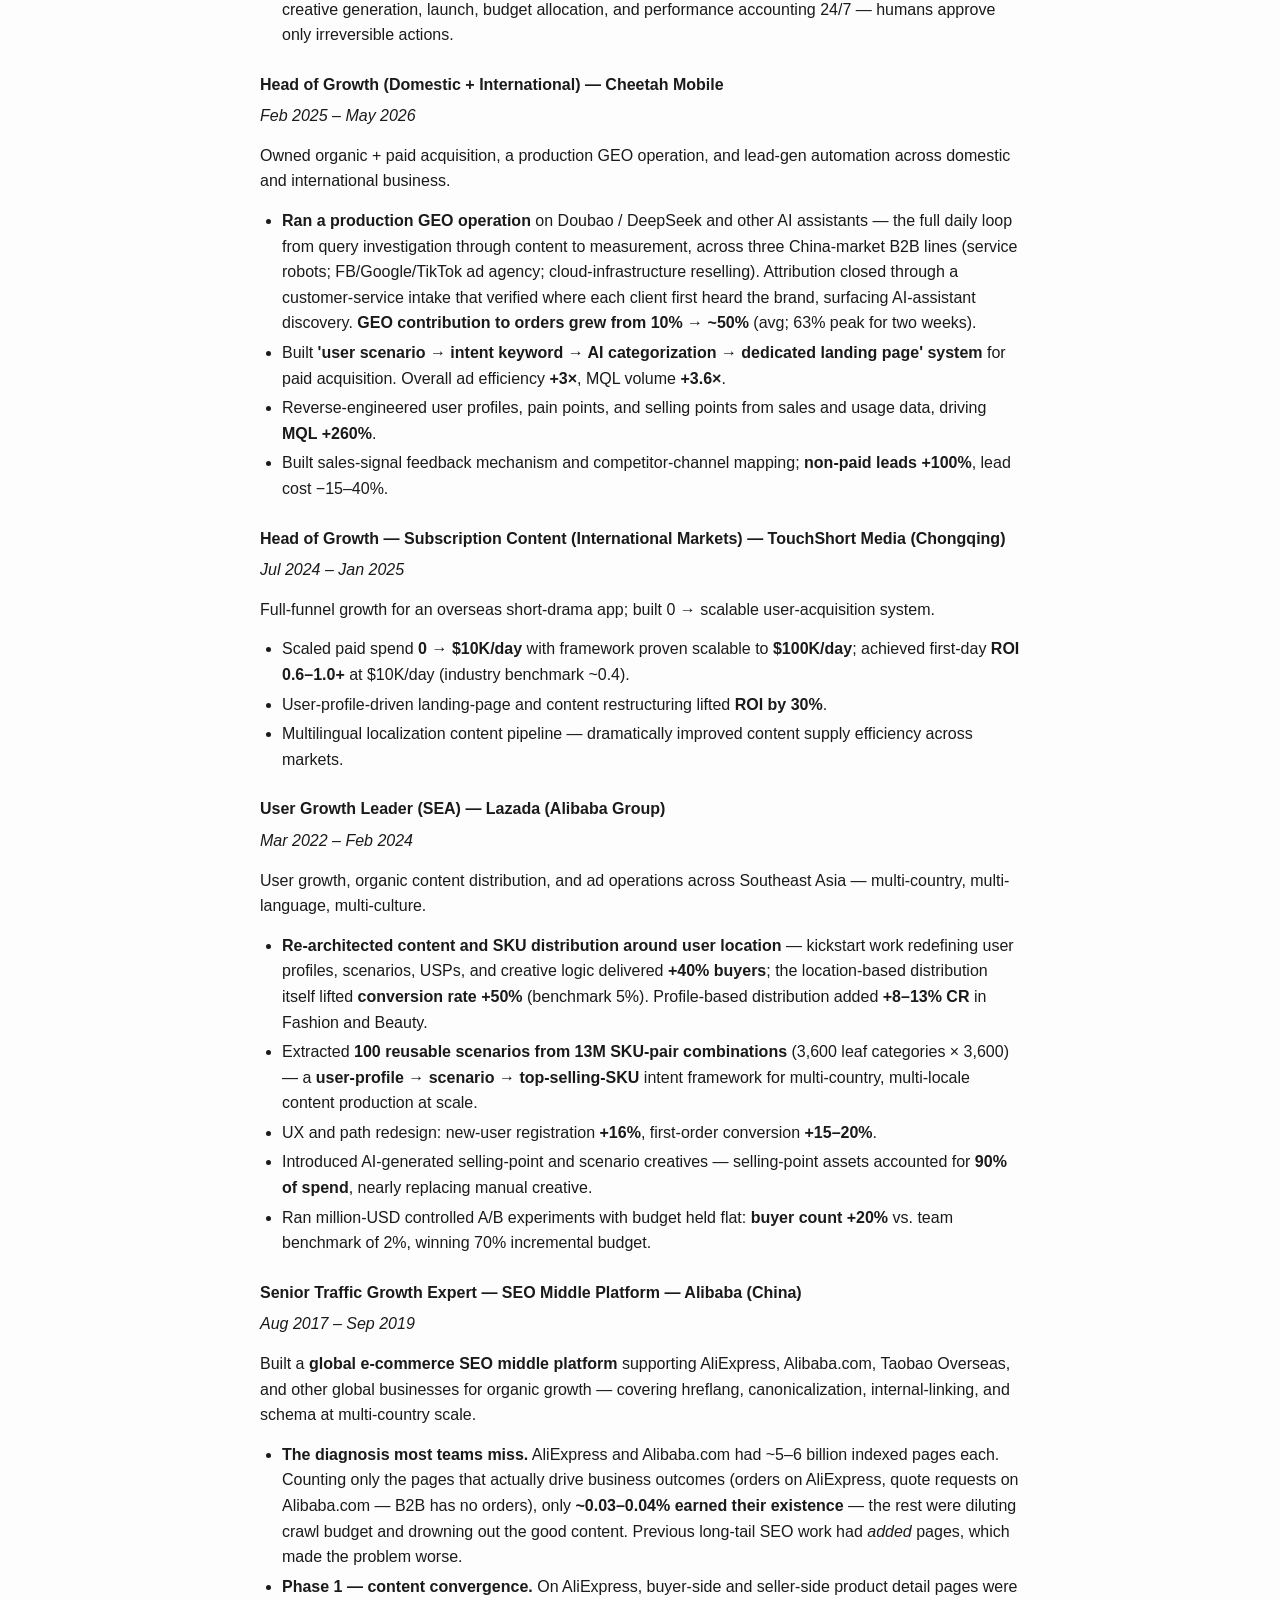
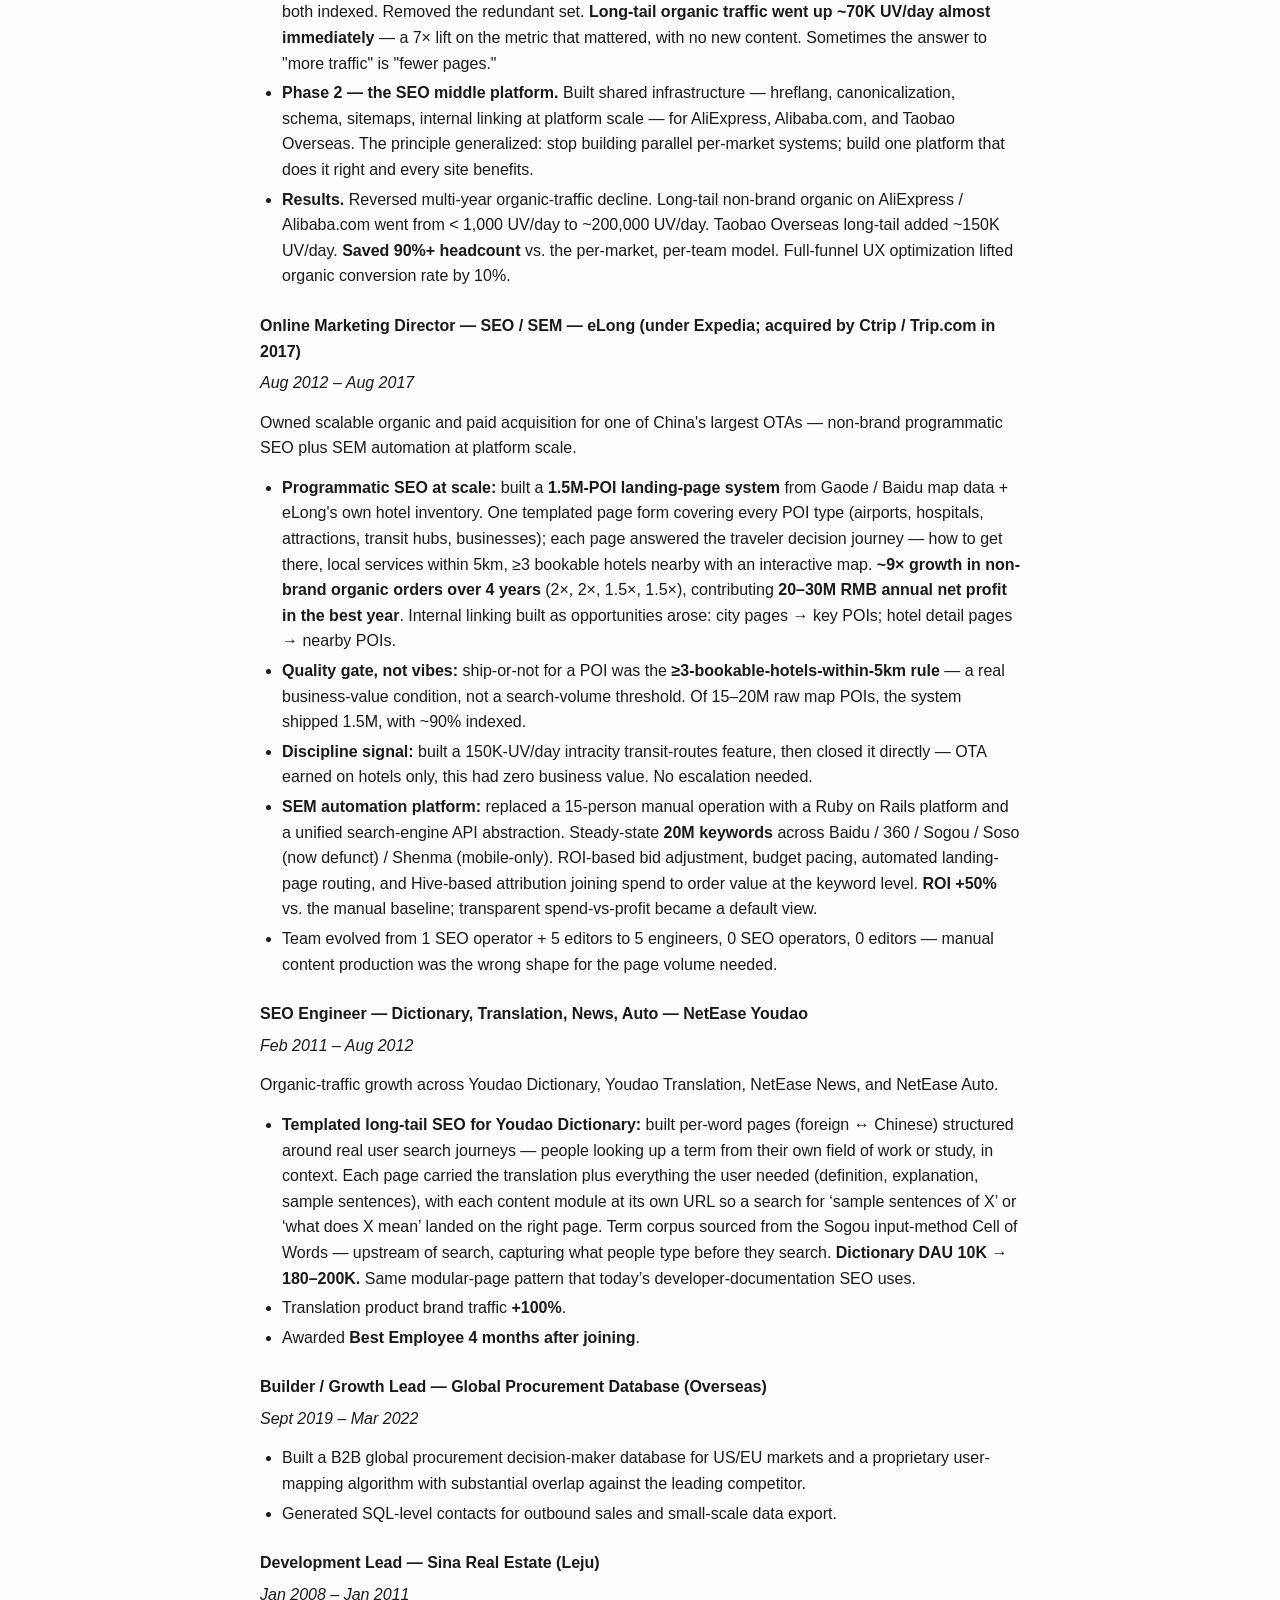
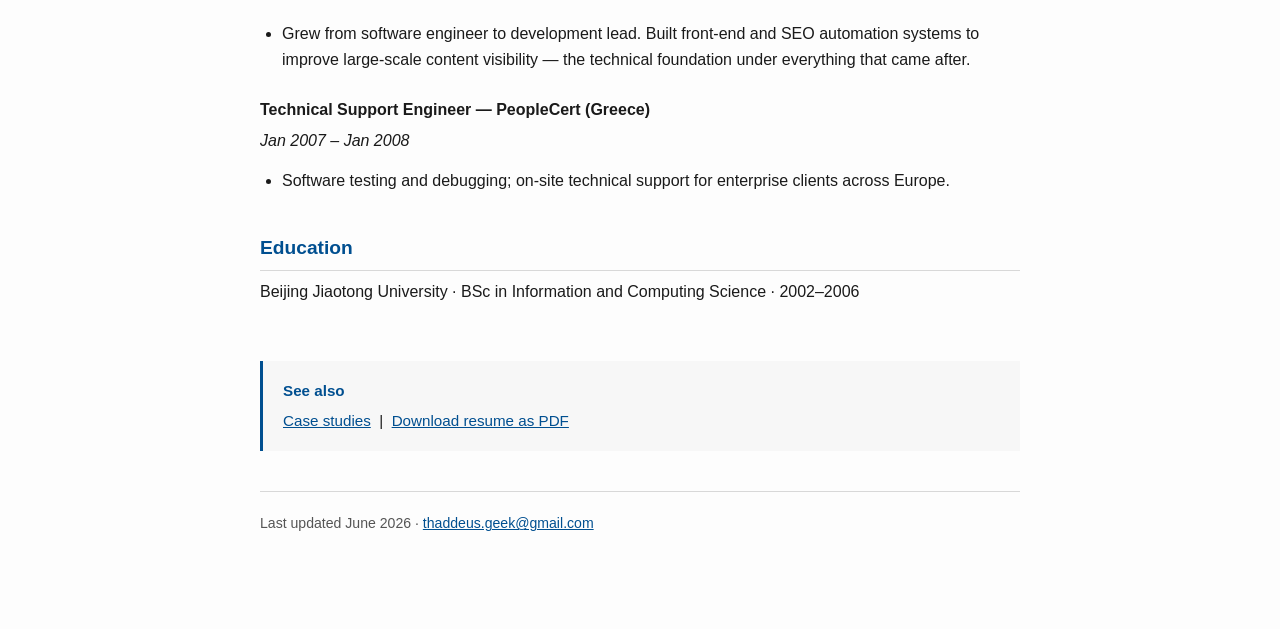
==== commit 884514e9: "GEO: name Doubao / DeepSeek explicitly on site (mirror CV) Co-Authored-By: Claude <noreply@anthropic" ====
--- a/index.html
+++ b/index.html
@@ -29,7 +29,7 @@
 </header>
 
 <div class="summary">
-<p><strong>15+ years building organic growth systems where templates, structured data, and search-intent mapping replace manual page production.</strong> From modular per-word pages at Youdao Dictionary (10K → 200K DAU), to <strong>1.5M POI landing pages</strong> at eLong (~9× non-brand organic orders over 4 years, ~20–30M RMB net profit in the best year), to a <strong>global SEO middle platform</strong> at Alibaba (long-tail non-brand organic &lt; 1K → 200K UV/day, 99.97% of indexed pages found to not earn their existence), to <strong>GEO / AEO</strong> customer-acquisition on Doubao and other AI assistants today — the through-line is the same: programmatic SEO and content engineering, not manual operation.</p>
+<p><strong>15+ years building organic growth systems where templates, structured data, and search-intent mapping replace manual page production.</strong> From modular per-word pages at Youdao Dictionary (10K → 200K DAU), to <strong>1.5M POI landing pages</strong> at eLong (~9× non-brand organic orders over 4 years, ~20–30M RMB net profit in the best year), to a <strong>global SEO middle platform</strong> at Alibaba (long-tail non-brand organic &lt; 1K → 200K UV/day, 99.97% of indexed pages found to not earn their existence), to <strong>GEO / AEO</strong> customer-acquisition on Doubao / DeepSeek and other AI assistants today — the through-line is the same: programmatic SEO and content engineering, not manual operation.</p>
 <p>Hands-on with the full technical SEO stack — GSC + log file analysis, Screaming Frog, Ahrefs, SEMrush, GA4 + BigQuery — plus self-built crawlers, log parsers, sitemap generators, and schema pipelines for problems off-the-shelf tools don't reach. Comfortable reading HTML/CSS, reviewing CDN and JS-rendering decisions with engineering, and shipping JSON-LD, hreflang, canonicalization, and Core Web Vitals work in production. Now extending the same engineering mindset to LLM-powered search (AI Overviews, answer engines, generative search).</p>
 </div>
 
@@ -37,7 +37,7 @@
 <ul>
   <li><strong>Technical SEO:</strong> Crawl/render/index, log file analysis, Core Web Vitals, JSON-LD structured data, hreflang, canonicalization, redirect strategy, site migrations, sitemap &amp; robots architecture</li>
   <li><strong>Programmatic SEO at Scale:</strong> Template-driven million-page generation, search-intent → page mapping, entity-based SEO, topical authority, internal linking architecture</li>
-  <li><strong>AEO / GEO:</strong> Brand visibility &amp; acquisition on Doubao and other AI assistants; AI-Overview / answer-engine / generative-search optimization</li>
+  <li><strong>AEO / GEO:</strong> Brand visibility &amp; acquisition on Doubao / DeepSeek and other AI assistants; AI-Overview / answer-engine / generative-search optimization</li>
   <li><strong>Documentation &amp; Developer Content:</strong> Wiki/dictionary-pattern IA, developer-intent content roadmaps, search-driven information architecture</li>
   <li><strong>SEO Tooling:</strong> Google Search Console, Screaming Frog, Ahrefs, SEMrush, GA4, BigQuery, log analysis; self-built crawlers, schema pipelines, sitemap generators, internal-link auditors</li>
   <li><strong>Web Fundamentals:</strong> HTML/CSS review for SEO issues, HTTP status codes, CDN configuration, DNS, JS-rendered site indexing</li>
@@ -51,7 +51,7 @@
 <p><em>May 2026 – present</em></p>
 <p>Owning customer acquisition and brand visibility across AI assistants (GEO/AEO), content marketing, and growth-product infrastructure (landing pages, attribution, postback).</p>
 <ul>
-  <li><strong>GEO / AEO:</strong> Building the customer-acquisition and brand-visibility system on <strong>Doubao and other AI assistants</strong> — covering both product build-out and day-to-day operation. One of the few production GEO programs in market.</li>
+  <li><strong>GEO / AEO:</strong> Building the customer-acquisition and brand-visibility system on <strong>Doubao / DeepSeek and other AI assistants</strong> — covering both product build-out and day-to-day operation. One of the few production GEO programs in market.</li>
   <li><strong>Content marketing at scale:</strong> AI + self-built matrix-account system producing intent-targeted content that meets users at search and answer-engine surfaces.</li>
   <li><strong>Growth-product infrastructure:</strong> Landing-page systems, attribution, postback — the technical foundation behind all organic and paid acquisition.</li>
   <li><strong>AI Performance Ads</strong> (secondary): Designed an AI-driven ad system that handles million-RMB-monthly creative generation, launch, budget allocation, and performance accounting 24/7 — humans approve only irreversible actions.</li>
@@ -61,7 +61,7 @@
 <p><em>Feb 2025 – May 2026</em></p>
 <p>Owned organic + paid acquisition, a production GEO operation, and lead-gen automation across domestic and international business.</p>
 <ul>
-  <li><strong>Ran a production GEO operation</strong> on Doubao and other AI assistants — the full daily loop from query investigation through content to measurement, across three China-market B2B lines (service robots; FB/Google/TikTok ad agency; cloud-infrastructure reselling). Attribution closed through a customer-service intake that verified where each client first heard the brand, surfacing AI-assistant discovery. <strong>GEO contribution to orders grew from 10% → ~50%</strong> (avg; 63% peak for two weeks).</li>
+  <li><strong>Ran a production GEO operation</strong> on Doubao / DeepSeek and other AI assistants — the full daily loop from query investigation through content to measurement, across three China-market B2B lines (service robots; FB/Google/TikTok ad agency; cloud-infrastructure reselling). Attribution closed through a customer-service intake that verified where each client first heard the brand, surfacing AI-assistant discovery. <strong>GEO contribution to orders grew from 10% → ~50%</strong> (avg; 63% peak for two weeks).</li>
   <li>Built <strong>'user scenario → intent keyword → AI categorization → dedicated landing page' system</strong> for paid acquisition. Overall ad efficiency <strong>+3×</strong>, MQL volume <strong>+3.6×</strong>.</li>
   <li>Reverse-engineered user profiles, pain points, and selling points from sales and usage data, driving <strong>MQL +260%</strong>.</li>
   <li>Built sales-signal feedback mechanism and competitor-channel mapping; <strong>non-paid leads +100%</strong>, lead cost −15–40%.</li>
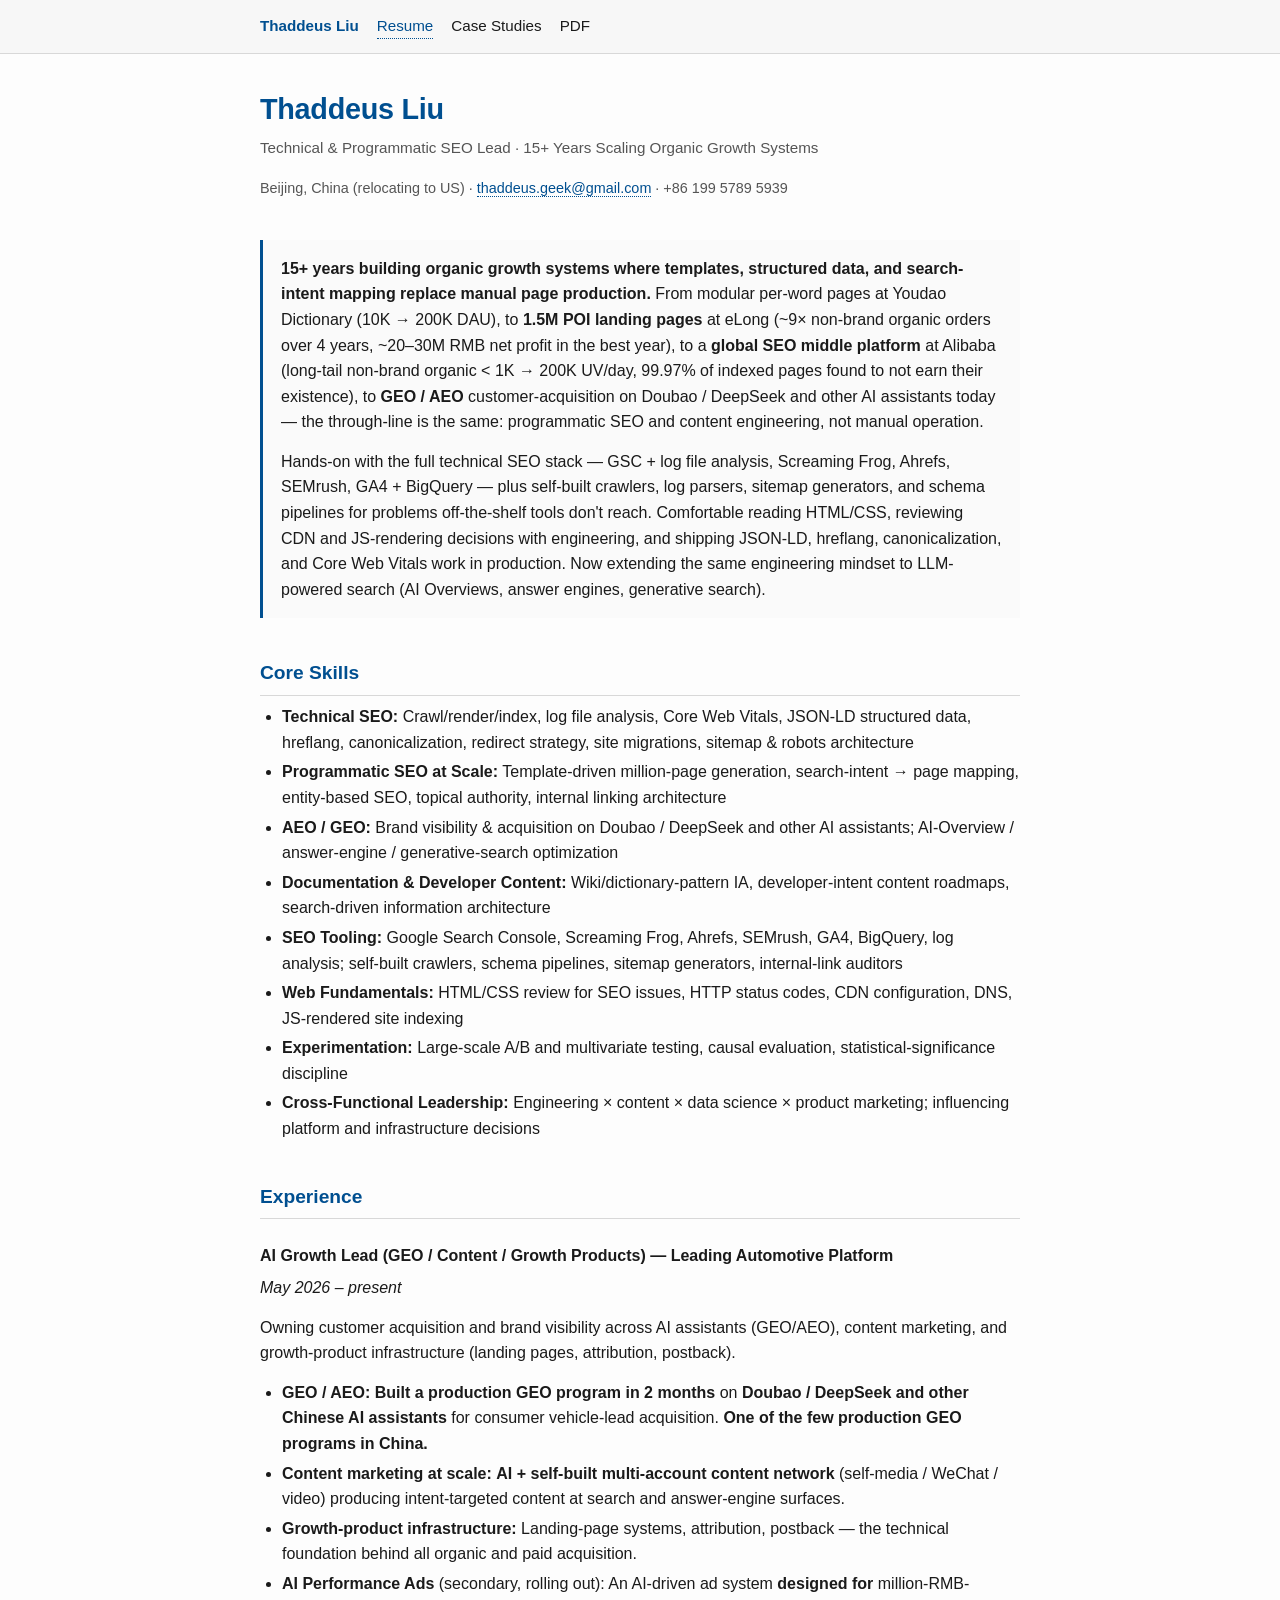
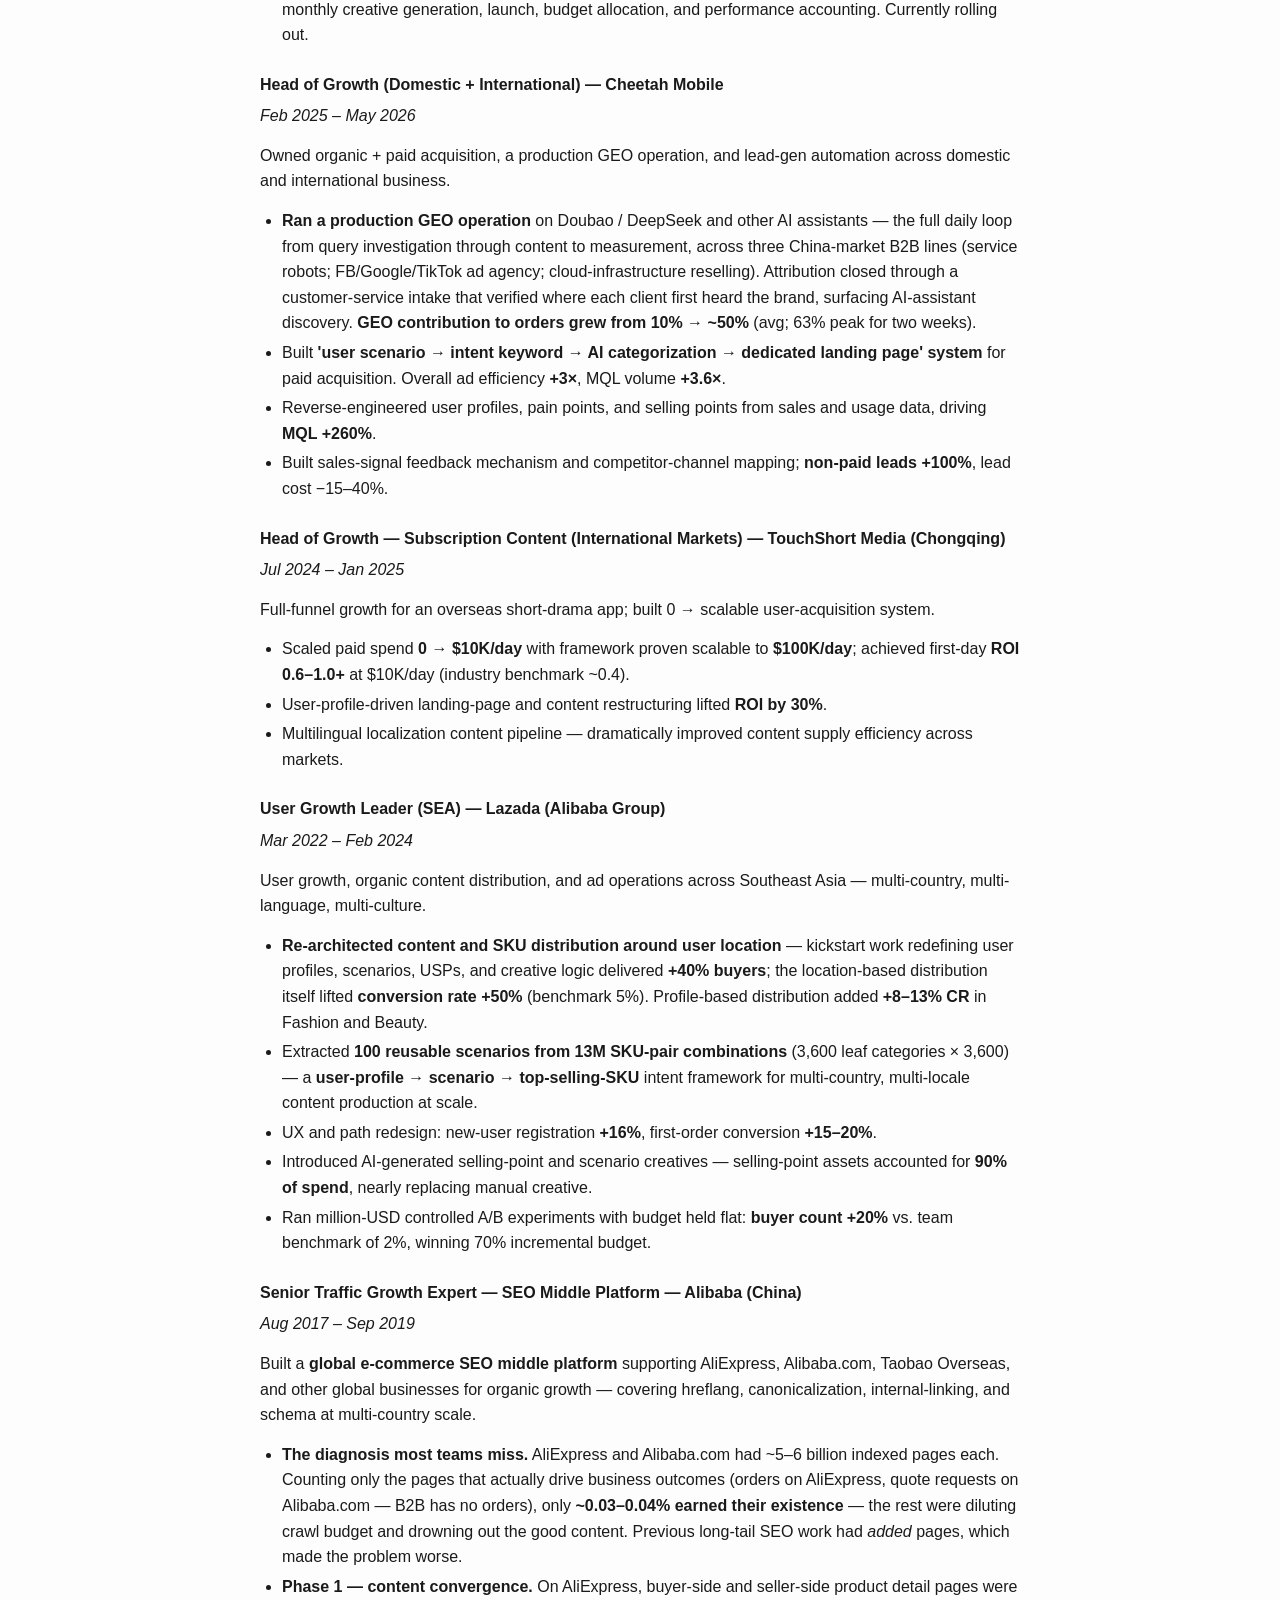
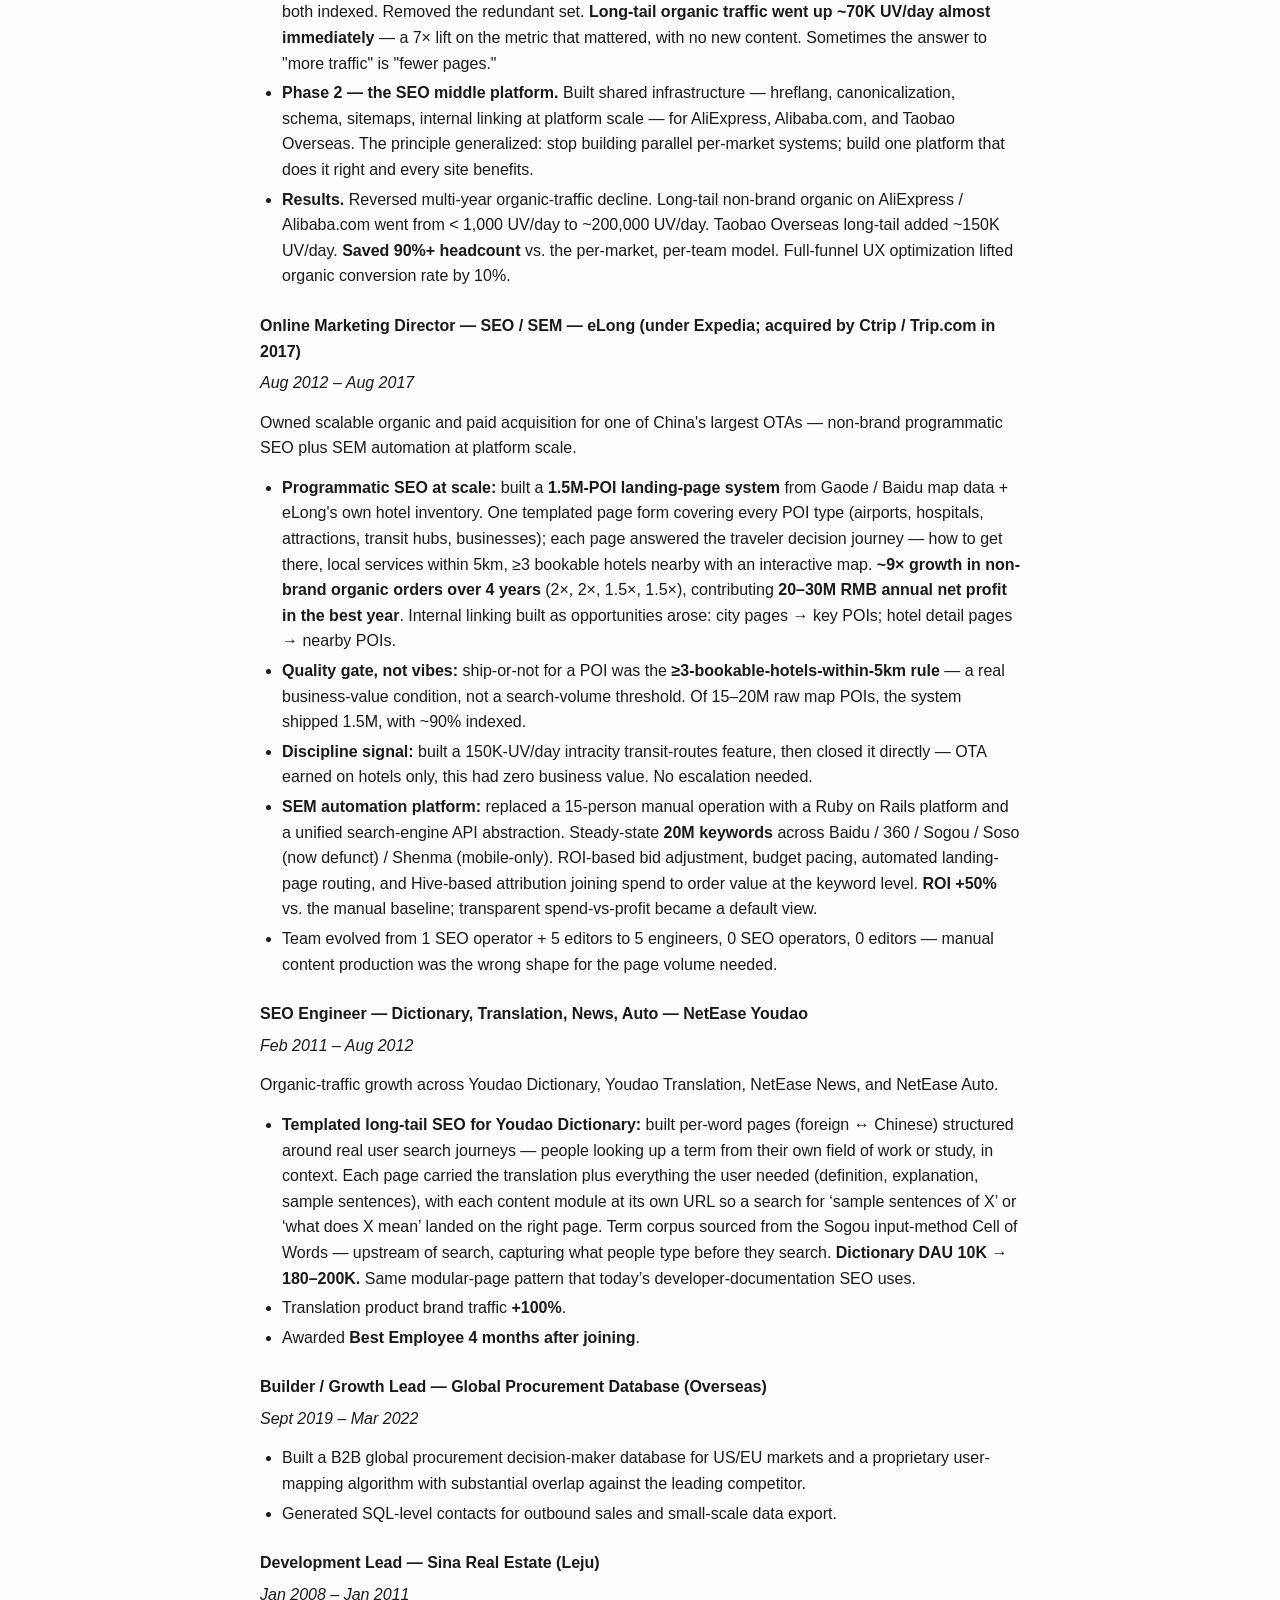
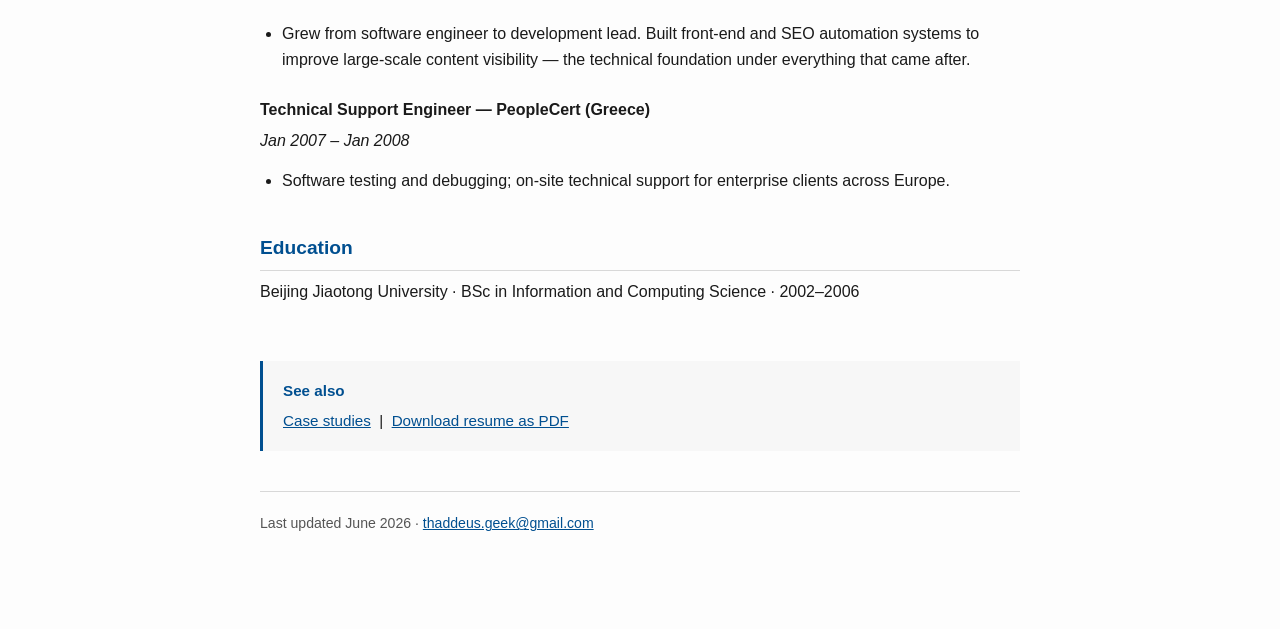
==== commit 6e94eff4: "Guazi: mirror CV honest rewrite (tenure caveat, 'in China', 'rolling out') Co-Authored-By: Claude <n" ====
--- a/index.html
+++ b/index.html
@@ -51,10 +51,10 @@
 <p><em>May 2026 – present</em></p>
 <p>Owning customer acquisition and brand visibility across AI assistants (GEO/AEO), content marketing, and growth-product infrastructure (landing pages, attribution, postback).</p>
 <ul>
-  <li><strong>GEO / AEO:</strong> Building the customer-acquisition and brand-visibility system on <strong>Doubao / DeepSeek and other AI assistants</strong> — covering both product build-out and day-to-day operation. One of the few production GEO programs in market.</li>
-  <li><strong>Content marketing at scale:</strong> AI + self-built matrix-account system producing intent-targeted content that meets users at search and answer-engine surfaces.</li>
+  <li><strong>GEO / AEO:</strong> <strong>Built a production GEO program in 2 months</strong> on <strong>Doubao / DeepSeek and other Chinese AI assistants</strong> for consumer vehicle-lead acquisition. <strong>One of the few production GEO programs in China.</strong></li>
+  <li><strong>Content marketing at scale:</strong> <strong>AI + self-built multi-account content network</strong> (self-media / WeChat / video) producing intent-targeted content at search and answer-engine surfaces.</li>
   <li><strong>Growth-product infrastructure:</strong> Landing-page systems, attribution, postback — the technical foundation behind all organic and paid acquisition.</li>
-  <li><strong>AI Performance Ads</strong> (secondary): Designed an AI-driven ad system that handles million-RMB-monthly creative generation, launch, budget allocation, and performance accounting 24/7 — humans approve only irreversible actions.</li>
+  <li><strong>AI Performance Ads</strong> (secondary, rolling out): An AI-driven ad system <strong>designed for</strong> million-RMB-monthly creative generation, launch, budget allocation, and performance accounting. Currently rolling out.</li>
 </ul>
 
 <h3>Head of Growth (Domestic + International) — Cheetah Mobile</h3>
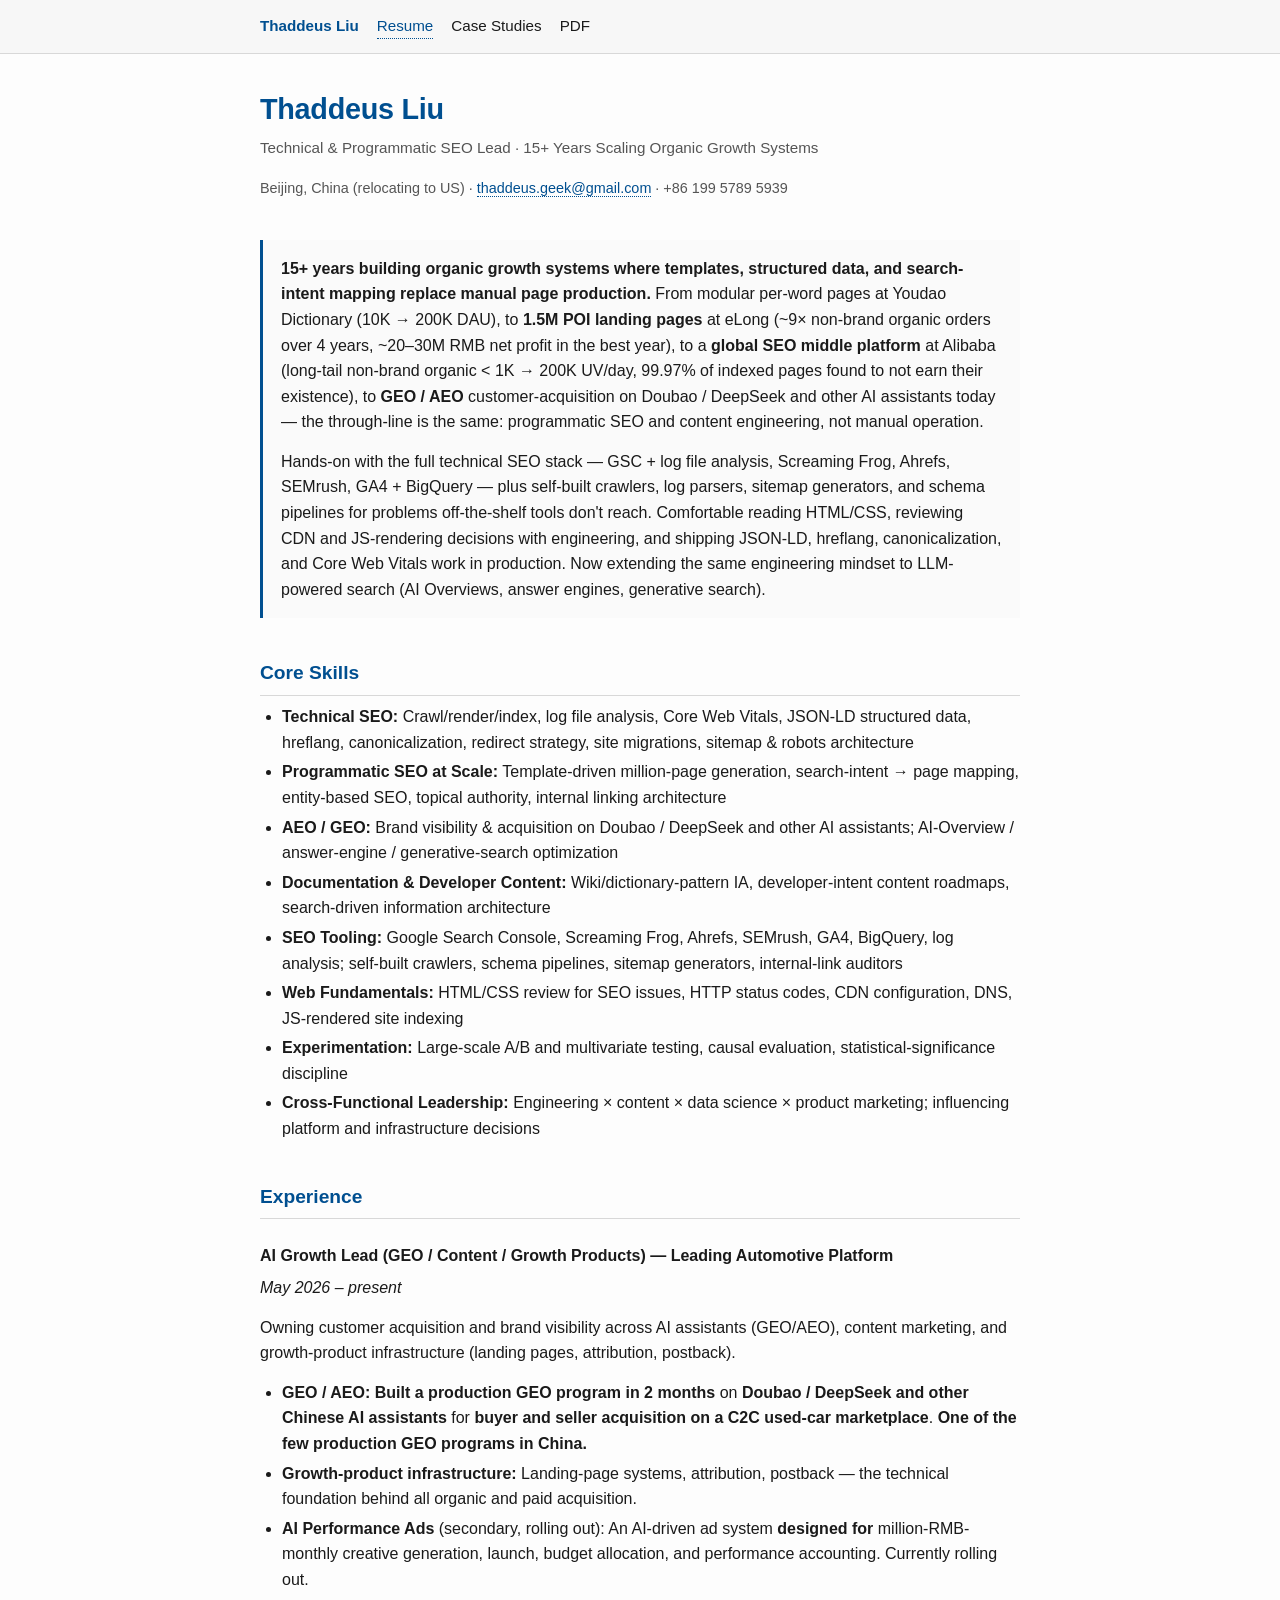
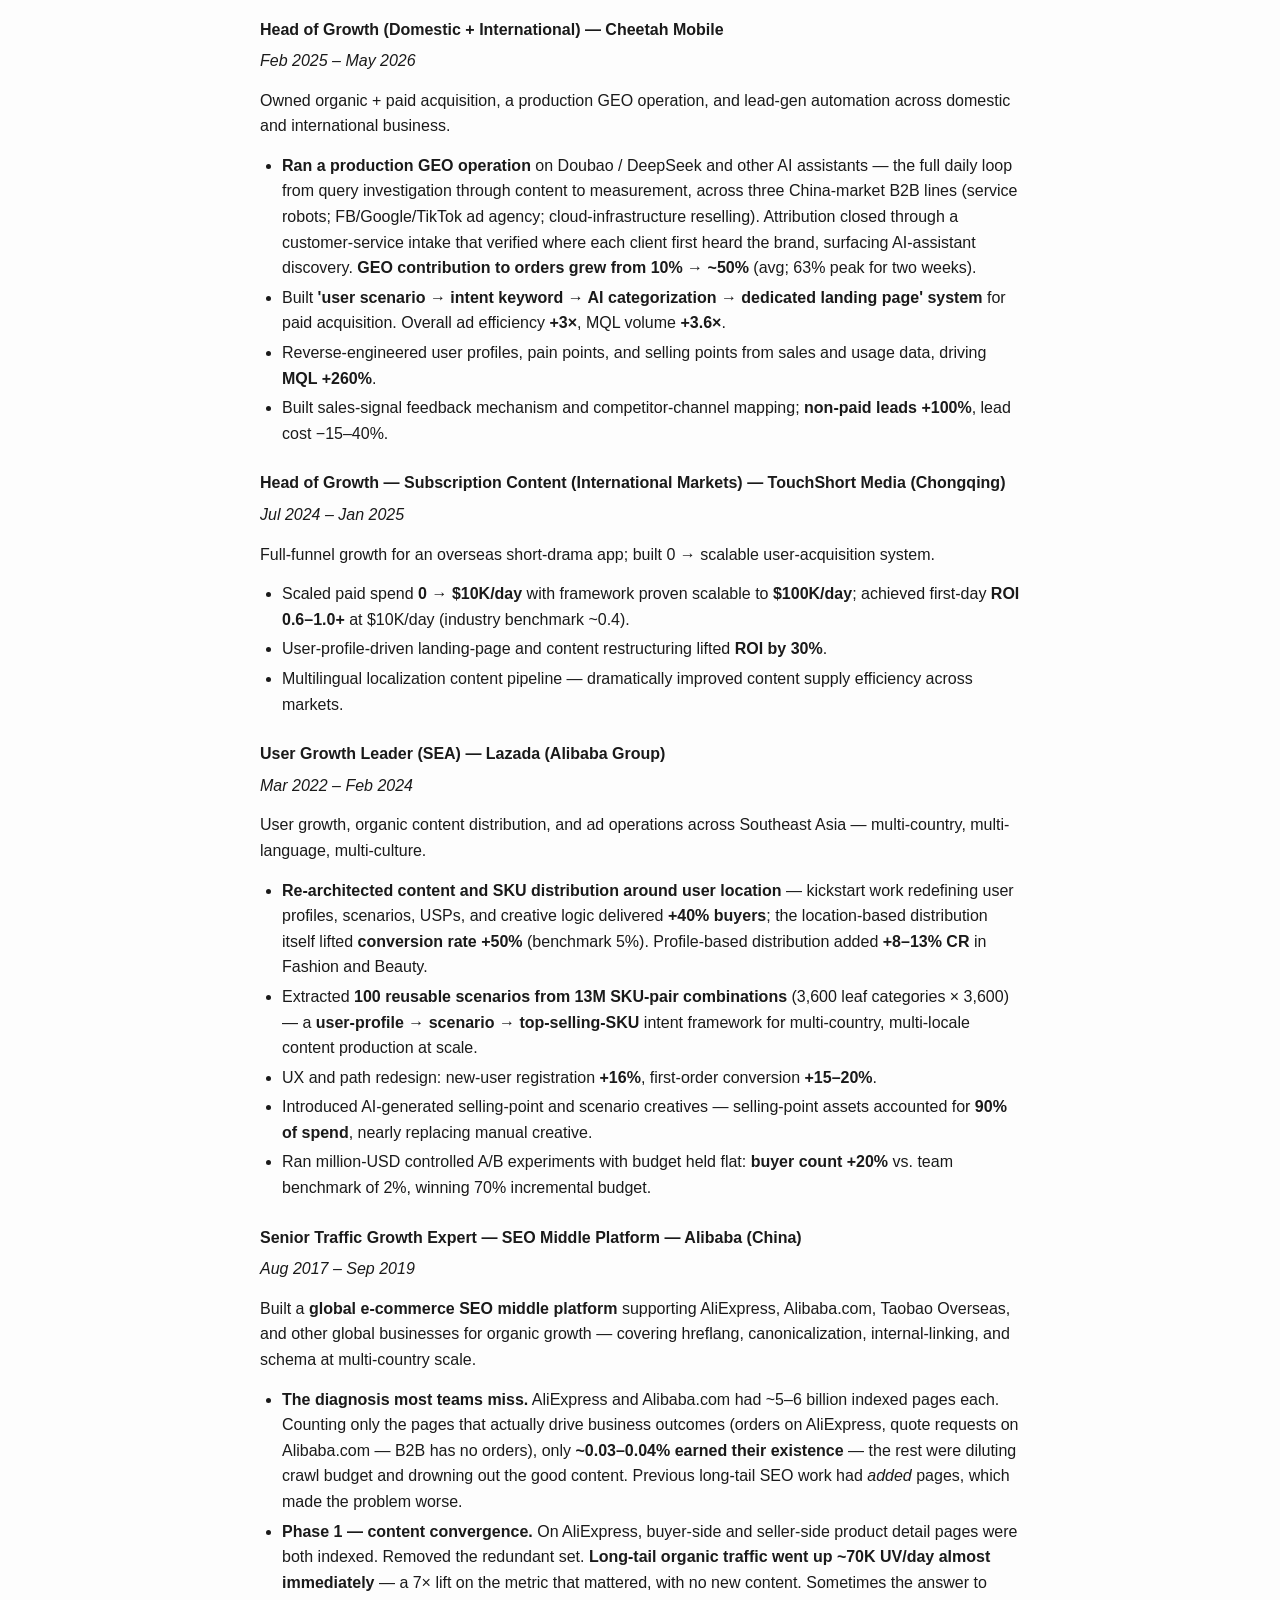
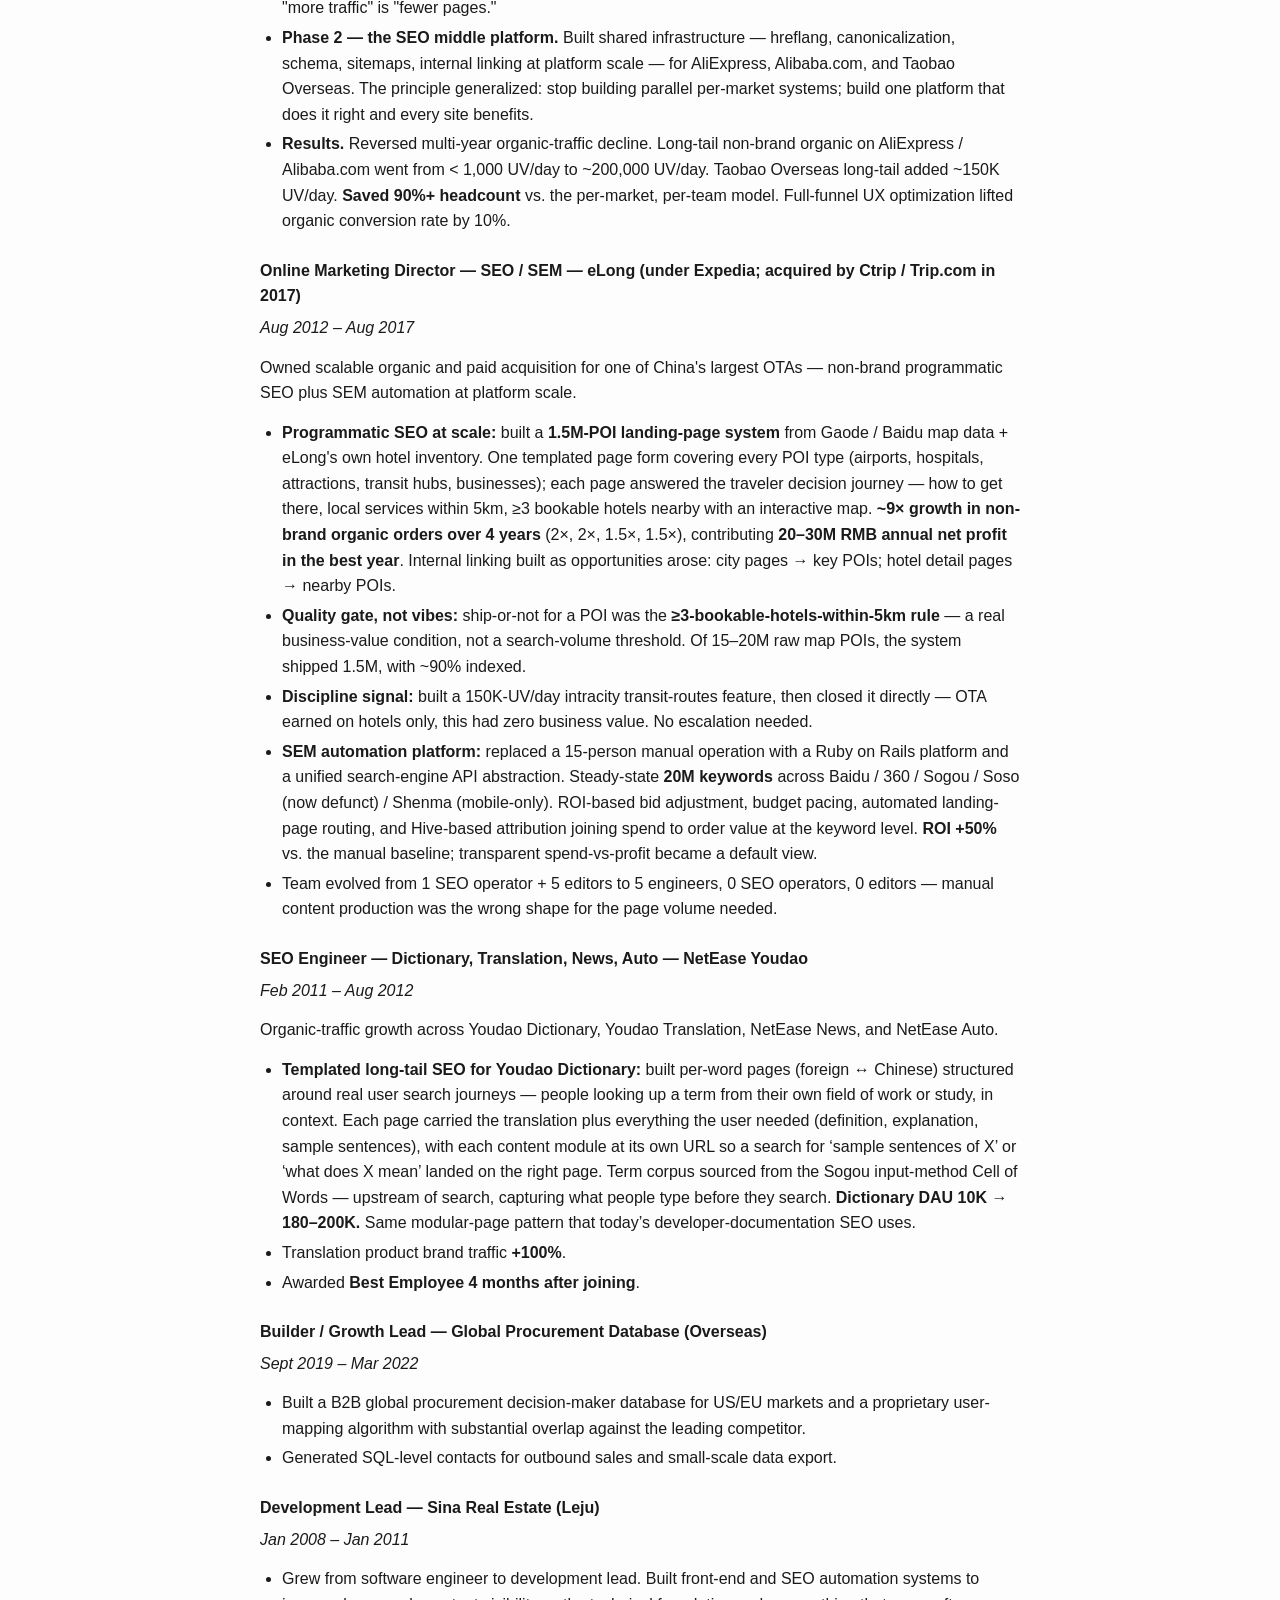
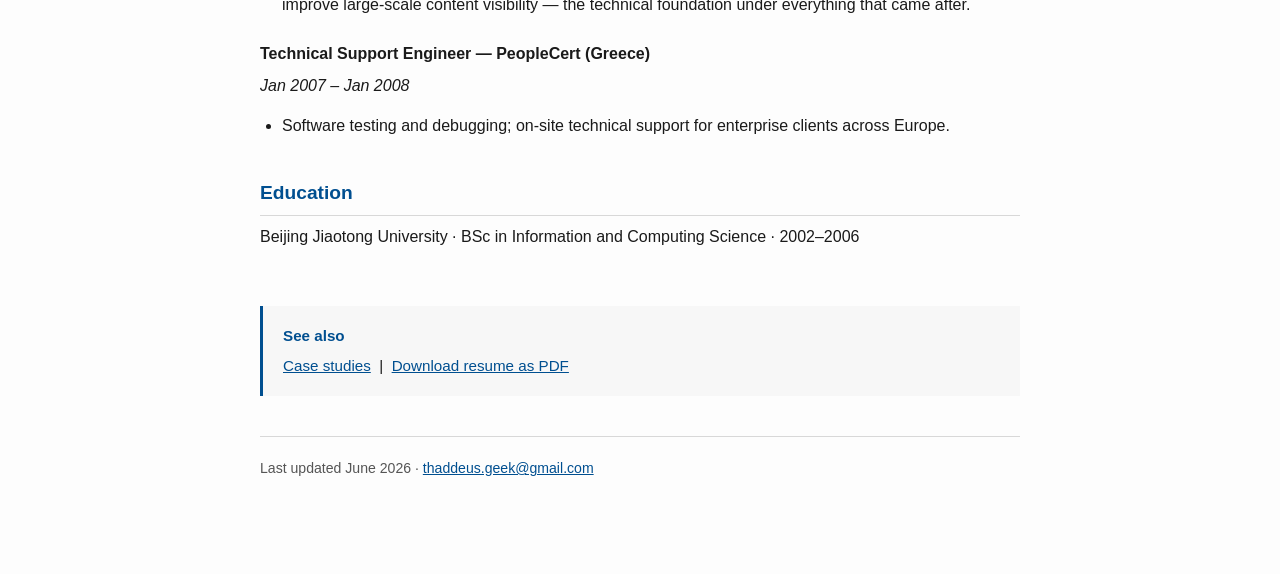
==== commit 4d91f2aa: "Guazi: drop unbuilt content bullet; widen GEO to buyers + sellers (C2C) Co-Authored-By: Claude <nore" ====
--- a/index.html
+++ b/index.html
@@ -51,8 +51,7 @@
 <p><em>May 2026 – present</em></p>
 <p>Owning customer acquisition and brand visibility across AI assistants (GEO/AEO), content marketing, and growth-product infrastructure (landing pages, attribution, postback).</p>
 <ul>
-  <li><strong>GEO / AEO:</strong> <strong>Built a production GEO program in 2 months</strong> on <strong>Doubao / DeepSeek and other Chinese AI assistants</strong> for consumer vehicle-lead acquisition. <strong>One of the few production GEO programs in China.</strong></li>
-  <li><strong>Content marketing at scale:</strong> <strong>AI + self-built multi-account content network</strong> (self-media / WeChat / video) producing intent-targeted content at search and answer-engine surfaces.</li>
+  <li><strong>GEO / AEO:</strong> <strong>Built a production GEO program in 2 months</strong> on <strong>Doubao / DeepSeek and other Chinese AI assistants</strong> for <strong>buyer and seller acquisition on a C2C used-car marketplace</strong>. <strong>One of the few production GEO programs in China.</strong></li>
   <li><strong>Growth-product infrastructure:</strong> Landing-page systems, attribution, postback — the technical foundation behind all organic and paid acquisition.</li>
   <li><strong>AI Performance Ads</strong> (secondary, rolling out): An AI-driven ad system <strong>designed for</strong> million-RMB-monthly creative generation, launch, budget allocation, and performance accounting. Currently rolling out.</li>
 </ul>
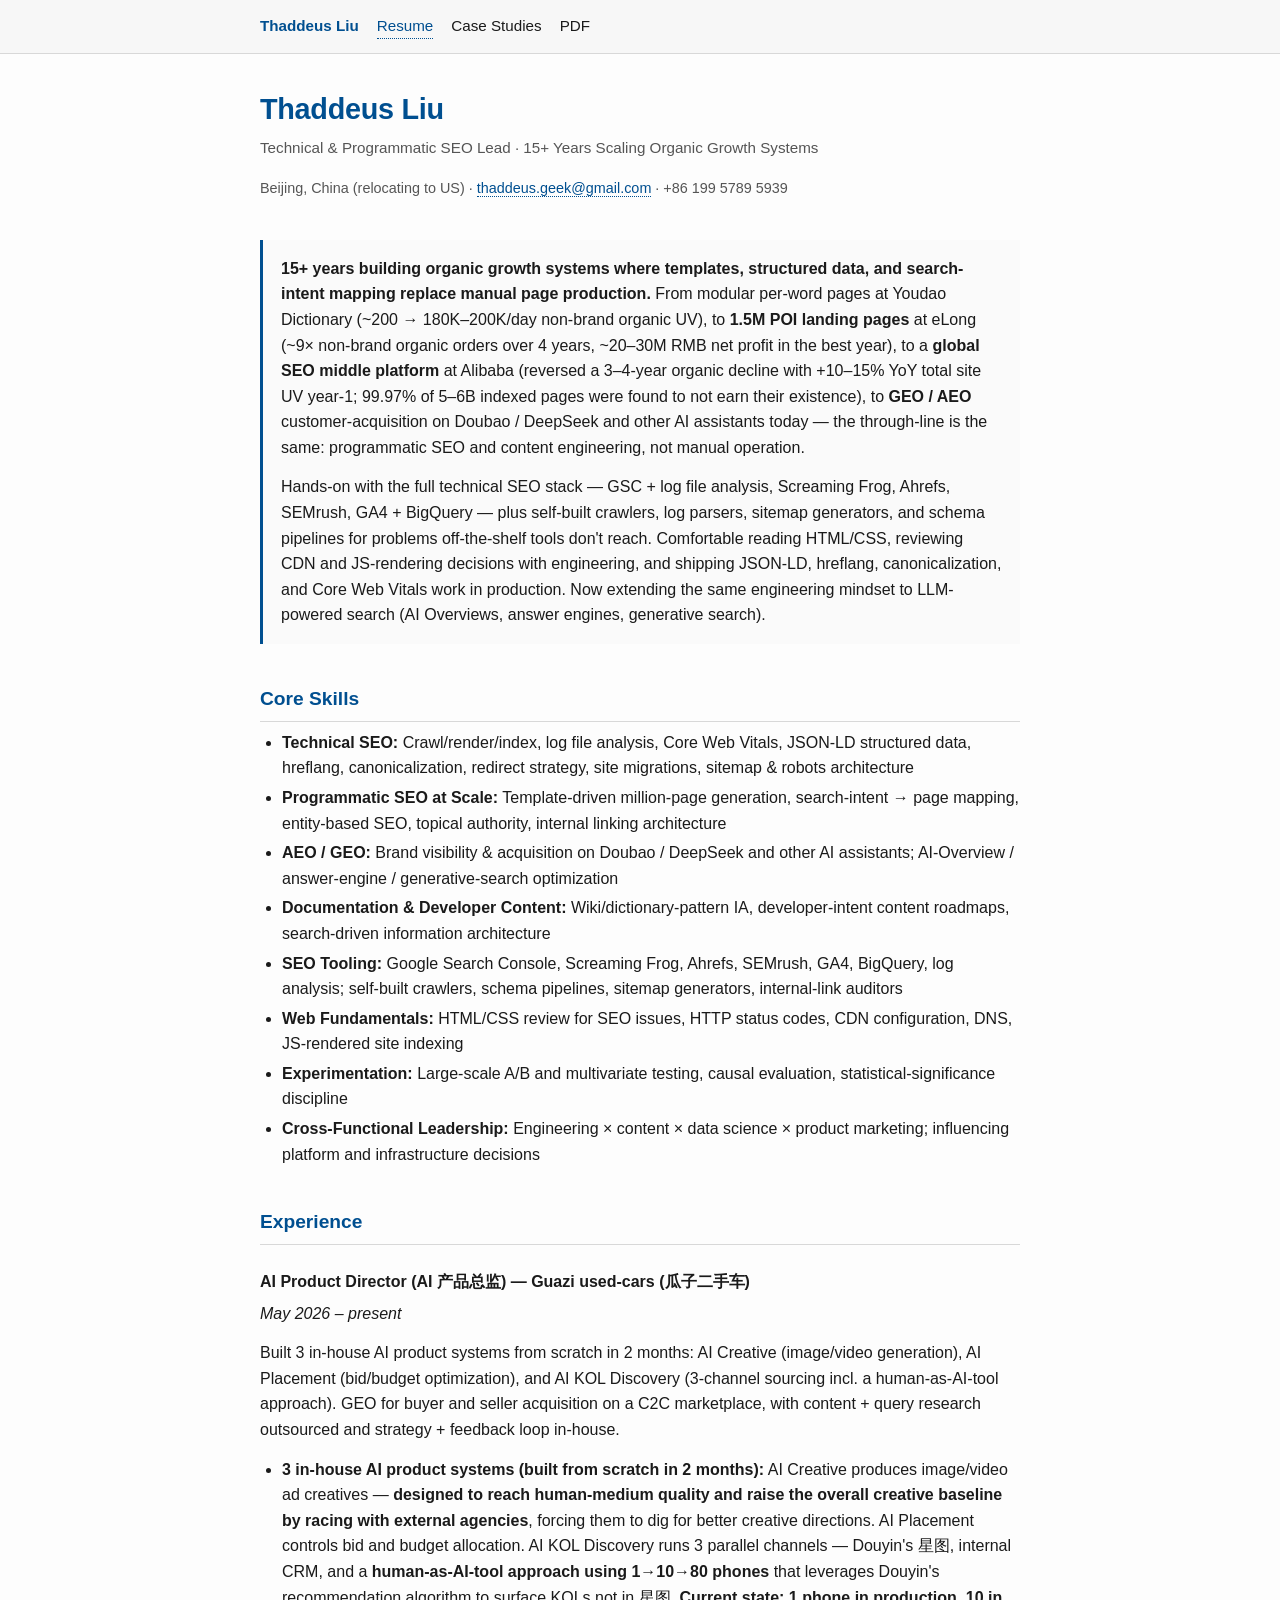
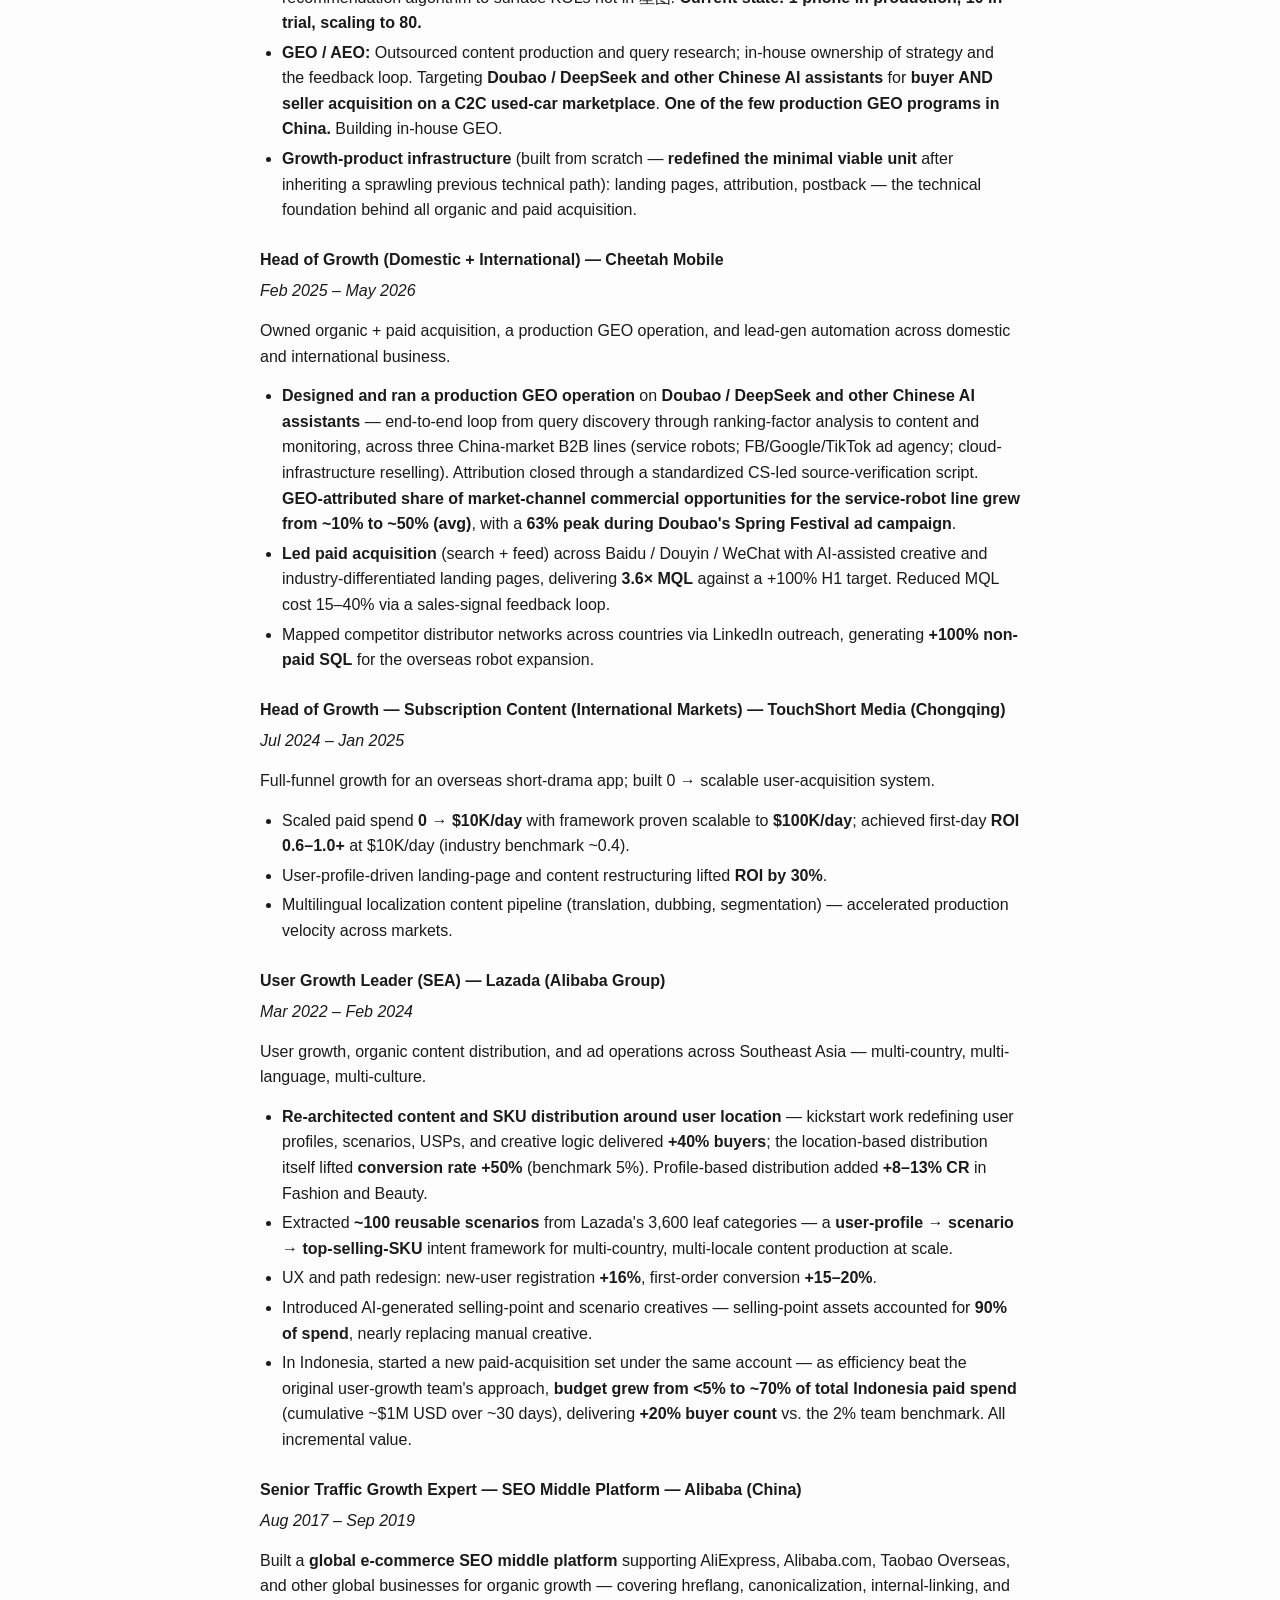
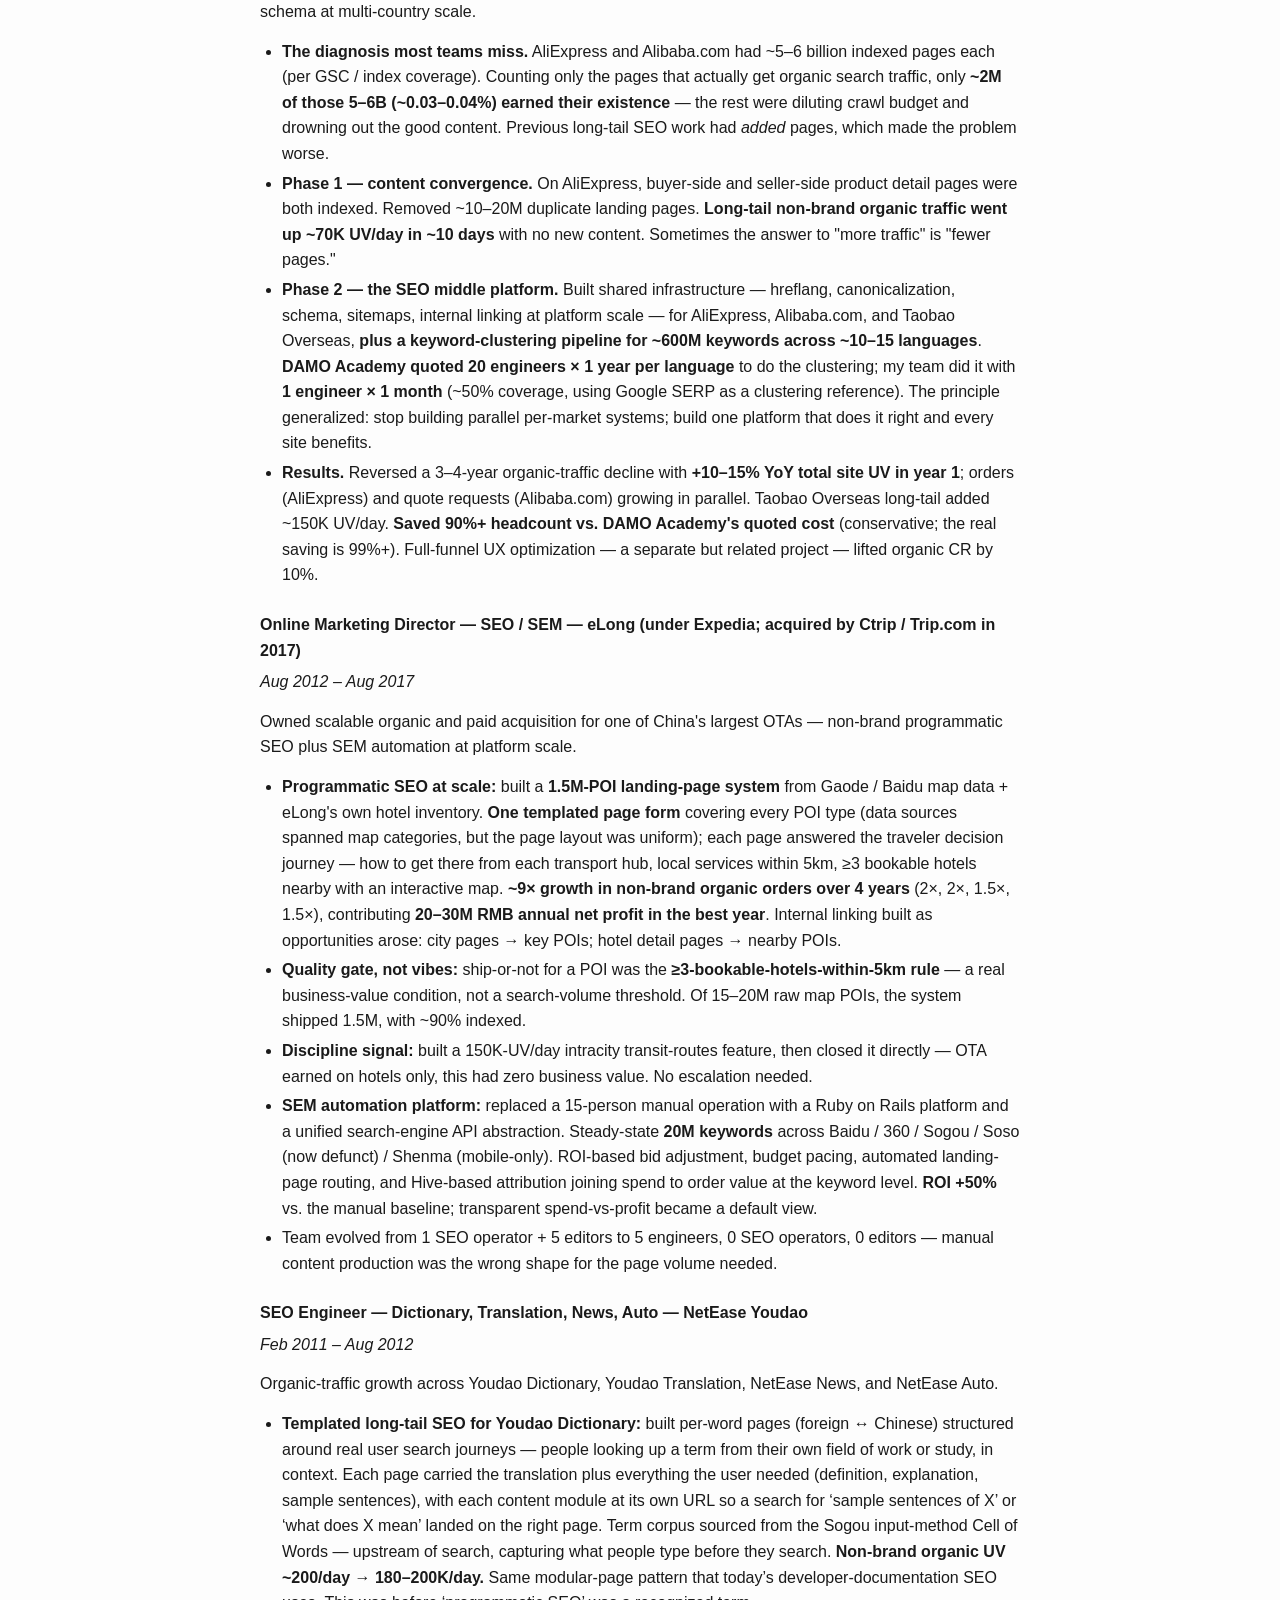
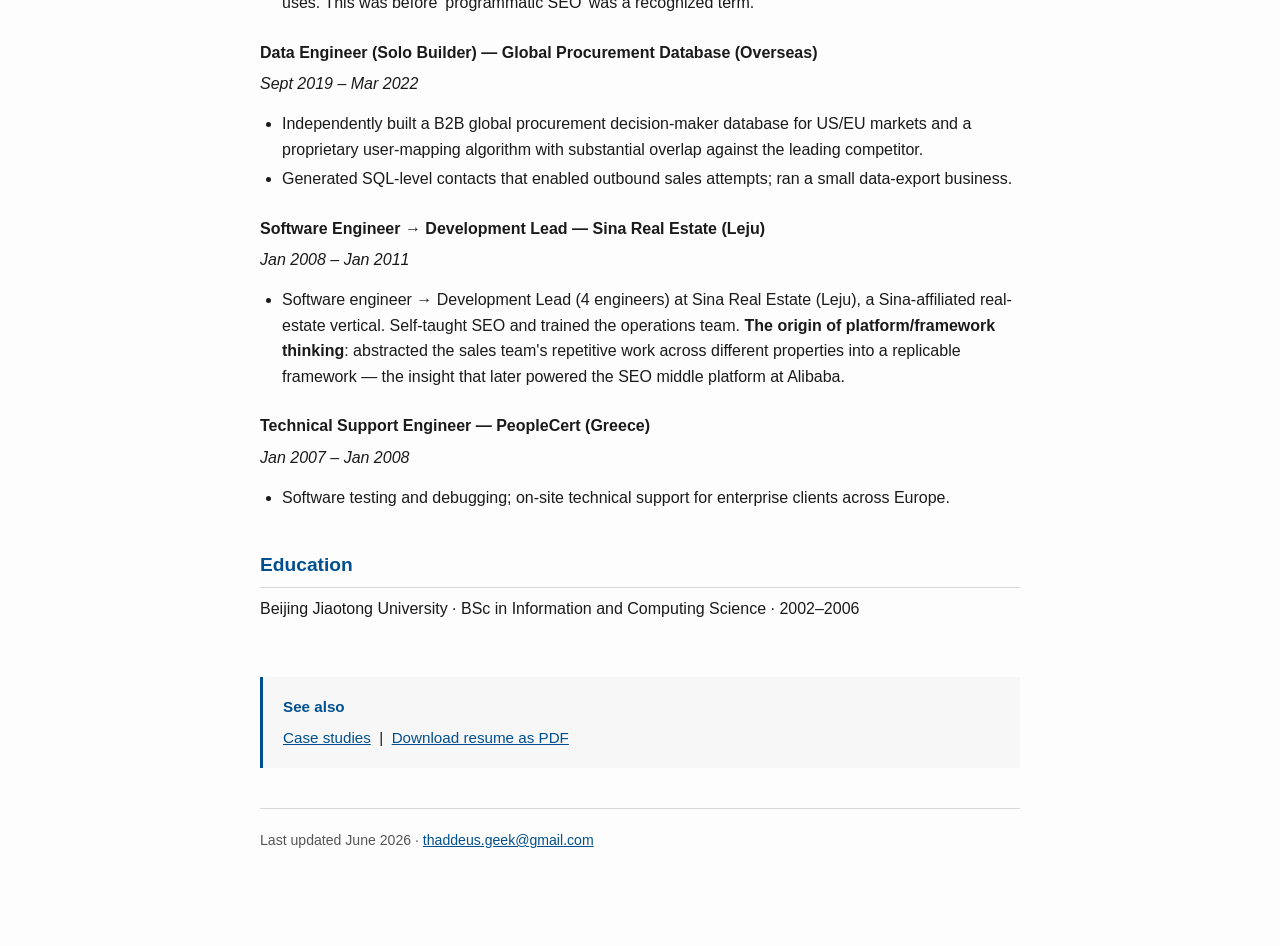
==== commit 6335724a: "Sync resume with journals: correct AI-inflated numbers Corrects Youdao (DAU -> non-brand UV), Alibab" ====
--- a/index.html
+++ b/index.html
@@ -29,7 +29,7 @@
 </header>
 
 <div class="summary">
-<p><strong>15+ years building organic growth systems where templates, structured data, and search-intent mapping replace manual page production.</strong> From modular per-word pages at Youdao Dictionary (10K → 200K DAU), to <strong>1.5M POI landing pages</strong> at eLong (~9× non-brand organic orders over 4 years, ~20–30M RMB net profit in the best year), to a <strong>global SEO middle platform</strong> at Alibaba (long-tail non-brand organic &lt; 1K → 200K UV/day, 99.97% of indexed pages found to not earn their existence), to <strong>GEO / AEO</strong> customer-acquisition on Doubao / DeepSeek and other AI assistants today — the through-line is the same: programmatic SEO and content engineering, not manual operation.</p>
+<p><strong>15+ years building organic growth systems where templates, structured data, and search-intent mapping replace manual page production.</strong> From modular per-word pages at Youdao Dictionary (~200 → 180K–200K/day non-brand organic UV), to <strong>1.5M POI landing pages</strong> at eLong (~9× non-brand organic orders over 4 years, ~20–30M RMB net profit in the best year), to a <strong>global SEO middle platform</strong> at Alibaba (reversed a 3–4-year organic decline with +10–15% YoY total site UV year-1; 99.97% of 5–6B indexed pages were found to not earn their existence), to <strong>GEO / AEO</strong> customer-acquisition on Doubao / DeepSeek and other AI assistants today — the through-line is the same: programmatic SEO and content engineering, not manual operation.</p>
 <p>Hands-on with the full technical SEO stack — GSC + log file analysis, Screaming Frog, Ahrefs, SEMrush, GA4 + BigQuery — plus self-built crawlers, log parsers, sitemap generators, and schema pipelines for problems off-the-shelf tools don't reach. Comfortable reading HTML/CSS, reviewing CDN and JS-rendering decisions with engineering, and shipping JSON-LD, hreflang, canonicalization, and Core Web Vitals work in production. Now extending the same engineering mindset to LLM-powered search (AI Overviews, answer engines, generative search).</p>
 </div>
 
@@ -47,23 +47,22 @@
 
 <h2>Experience</h2>
 
-<h3>AI Growth Lead (GEO / Content / Growth Products) — Leading Automotive Platform</h3>
+<h3>AI Product Director (AI 产品总监) — Guazi used-cars (瓜子二手车)</h3>
 <p><em>May 2026 – present</em></p>
-<p>Owning customer acquisition and brand visibility across AI assistants (GEO/AEO), content marketing, and growth-product infrastructure (landing pages, attribution, postback).</p>
+<p>Built 3 in-house AI product systems from scratch in 2 months: AI Creative (image/video generation), AI Placement (bid/budget optimization), and AI KOL Discovery (3-channel sourcing incl. a human-as-AI-tool approach). GEO for buyer and seller acquisition on a C2C marketplace, with content + query research outsourced and strategy + feedback loop in-house.</p>
 <ul>
-  <li><strong>GEO / AEO:</strong> <strong>Built a production GEO program in 2 months</strong> on <strong>Doubao / DeepSeek and other Chinese AI assistants</strong> for <strong>buyer and seller acquisition on a C2C used-car marketplace</strong>. <strong>One of the few production GEO programs in China.</strong></li>
-  <li><strong>Growth-product infrastructure:</strong> Landing-page systems, attribution, postback — the technical foundation behind all organic and paid acquisition.</li>
-  <li><strong>AI Performance Ads</strong> (secondary, rolling out): An AI-driven ad system <strong>designed for</strong> million-RMB-monthly creative generation, launch, budget allocation, and performance accounting. Currently rolling out.</li>
+  <li><strong>3 in-house AI product systems (built from scratch in 2 months):</strong> AI Creative produces image/video ad creatives — <strong>designed to reach human-medium quality and raise the overall creative baseline by racing with external agencies</strong>, forcing them to dig for better creative directions. AI Placement controls bid and budget allocation. AI KOL Discovery runs 3 parallel channels — Douyin's 星图, internal CRM, and a <strong>human-as-AI-tool approach using 1→10→80 phones</strong> that leverages Douyin's recommendation algorithm to surface KOLs not in 星图. <strong>Current state: 1 phone in production, 10 in trial, scaling to 80.</strong></li>
+  <li><strong>GEO / AEO:</strong> Outsourced content production and query research; in-house ownership of strategy and the feedback loop. Targeting <strong>Doubao / DeepSeek and other Chinese AI assistants</strong> for <strong>buyer AND seller acquisition on a C2C used-car marketplace</strong>. <strong>One of the few production GEO programs in China.</strong> Building in-house GEO.</li>
+  <li><strong>Growth-product infrastructure</strong> (built from scratch — <strong>redefined the minimal viable unit</strong> after inheriting a sprawling previous technical path): landing pages, attribution, postback — the technical foundation behind all organic and paid acquisition.</li>
 </ul>
 
 <h3>Head of Growth (Domestic + International) — Cheetah Mobile</h3>
 <p><em>Feb 2025 – May 2026</em></p>
 <p>Owned organic + paid acquisition, a production GEO operation, and lead-gen automation across domestic and international business.</p>
 <ul>
-  <li><strong>Ran a production GEO operation</strong> on Doubao / DeepSeek and other AI assistants — the full daily loop from query investigation through content to measurement, across three China-market B2B lines (service robots; FB/Google/TikTok ad agency; cloud-infrastructure reselling). Attribution closed through a customer-service intake that verified where each client first heard the brand, surfacing AI-assistant discovery. <strong>GEO contribution to orders grew from 10% → ~50%</strong> (avg; 63% peak for two weeks).</li>
-  <li>Built <strong>'user scenario → intent keyword → AI categorization → dedicated landing page' system</strong> for paid acquisition. Overall ad efficiency <strong>+3×</strong>, MQL volume <strong>+3.6×</strong>.</li>
-  <li>Reverse-engineered user profiles, pain points, and selling points from sales and usage data, driving <strong>MQL +260%</strong>.</li>
-  <li>Built sales-signal feedback mechanism and competitor-channel mapping; <strong>non-paid leads +100%</strong>, lead cost −15–40%.</li>
+  <li><strong>Designed and ran a production GEO operation</strong> on <strong>Doubao / DeepSeek and other Chinese AI assistants</strong> — end-to-end loop from query discovery through ranking-factor analysis to content and monitoring, across three China-market B2B lines (service robots; FB/Google/TikTok ad agency; cloud-infrastructure reselling). Attribution closed through a standardized CS-led source-verification script. <strong>GEO-attributed share of market-channel commercial opportunities for the service-robot line grew from ~10% to ~50% (avg)</strong>, with a <strong>63% peak during Doubao's Spring Festival ad campaign</strong>.</li>
+  <li><strong>Led paid acquisition</strong> (search + feed) across Baidu / Douyin / WeChat with AI-assisted creative and industry-differentiated landing pages, delivering <strong>3.6× MQL</strong> against a +100% H1 target. Reduced MQL cost 15–40% via a sales-signal feedback loop.</li>
+  <li>Mapped competitor distributor networks across countries via LinkedIn outreach, generating <strong>+100% non-paid SQL</strong> for the overseas robot expansion.</li>
 </ul>
 
 <h3>Head of Growth — Subscription Content (International Markets) — TouchShort Media (Chongqing)</h3>
@@ -72,7 +71,7 @@
 <ul>
   <li>Scaled paid spend <strong>0 &rarr; $10K/day</strong> with framework proven scalable to <strong>$100K/day</strong>; achieved first-day <strong>ROI 0.6&ndash;1.0+</strong> at $10K/day (industry benchmark ~0.4).</li>
   <li>User-profile-driven landing-page and content restructuring lifted <strong>ROI by 30%</strong>.</li>
-  <li>Multilingual localization content pipeline &mdash; dramatically improved content supply efficiency across markets.</li>
+  <li>Multilingual localization content pipeline (translation, dubbing, segmentation) &mdash; accelerated production velocity across markets.</li>
 </ul>
 
 <h3>User Growth Leader (SEA) — Lazada (Alibaba Group)</h3>
@@ -80,27 +79,27 @@
 <p>User growth, organic content distribution, and ad operations across Southeast Asia — multi-country, multi-language, multi-culture.</p>
 <ul>
   <li><strong>Re-architected content and SKU distribution around user location</strong> &mdash; kickstart work redefining user profiles, scenarios, USPs, and creative logic delivered <strong>+40% buyers</strong>; the location-based distribution itself lifted <strong>conversion rate +50%</strong> (benchmark 5%). Profile-based distribution added <strong>+8&ndash;13% CR</strong> in Fashion and Beauty.</li>
-  <li>Extracted <strong>100 reusable scenarios from 13M SKU-pair combinations</strong> (3,600 leaf categories &times; 3,600) &mdash; a <strong>user-profile &rarr; scenario &rarr; top-selling-SKU</strong> intent framework for multi-country, multi-locale content production at scale.</li>
+  <li>Extracted <strong>~100 reusable scenarios</strong> from Lazada's 3,600 leaf categories &mdash; a <strong>user-profile &rarr; scenario &rarr; top-selling-SKU</strong> intent framework for multi-country, multi-locale content production at scale.</li>
   <li>UX and path redesign: new-user registration <strong>+16%</strong>, first-order conversion <strong>+15–20%</strong>.</li>
   <li>Introduced AI-generated selling-point and scenario creatives — selling-point assets accounted for <strong>90% of spend</strong>, nearly replacing manual creative.</li>
-  <li>Ran million-USD controlled A/B experiments with budget held flat: <strong>buyer count +20%</strong> vs. team benchmark of 2%, winning 70% incremental budget.</li>
+  <li>In Indonesia, started a new paid-acquisition set under the same account — as efficiency beat the original user-growth team's approach, <strong>budget grew from &lt;5% to ~70% of total Indonesia paid spend</strong> (cumulative ~$1M USD over ~30 days), delivering <strong>+20% buyer count</strong> vs. the 2% team benchmark. All incremental value.</li>
 </ul>
 
 <h3>Senior Traffic Growth Expert — SEO Middle Platform — Alibaba (China)</h3>
 <p><em>Aug 2017 – Sep 2019</em></p>
 <p>Built a <strong>global e-commerce SEO middle platform</strong> supporting AliExpress, Alibaba.com, Taobao Overseas, and other global businesses for organic growth — covering hreflang, canonicalization, internal-linking, and schema at multi-country scale.</p>
 <ul>
-  <li><strong>The diagnosis most teams miss.</strong> AliExpress and Alibaba.com had ~5–6 billion indexed pages each. Counting only the pages that actually drive business outcomes (orders on AliExpress, quote requests on Alibaba.com — B2B has no orders), only <strong>~0.03–0.04% earned their existence</strong> — the rest were diluting crawl budget and drowning out the good content. Previous long-tail SEO work had <em>added</em> pages, which made the problem worse.</li>
-  <li><strong>Phase 1 — content convergence.</strong> On AliExpress, buyer-side and seller-side product detail pages were both indexed. Removed the redundant set. <strong>Long-tail organic traffic went up ~70K UV/day almost immediately</strong> — a 7× lift on the metric that mattered, with no new content. Sometimes the answer to "more traffic" is "fewer pages."</li>
-  <li><strong>Phase 2 — the SEO middle platform.</strong> Built shared infrastructure — hreflang, canonicalization, schema, sitemaps, internal linking at platform scale — for AliExpress, Alibaba.com, and Taobao Overseas. The principle generalized: stop building parallel per-market systems; build one platform that does it right and every site benefits.</li>
-  <li><strong>Results.</strong> Reversed multi-year organic-traffic decline. Long-tail non-brand organic on AliExpress / Alibaba.com went from &lt; 1,000 UV/day to ~200,000 UV/day. Taobao Overseas long-tail added ~150K UV/day. <strong>Saved 90%+ headcount</strong> vs. the per-market, per-team model. Full-funnel UX optimization lifted organic conversion rate by 10%.</li>
+  <li><strong>The diagnosis most teams miss.</strong> AliExpress and Alibaba.com had ~5–6 billion indexed pages each (per GSC / index coverage). Counting only the pages that actually get organic search traffic, only <strong>~2M of those 5–6B (~0.03–0.04%) earned their existence</strong> — the rest were diluting crawl budget and drowning out the good content. Previous long-tail SEO work had <em>added</em> pages, which made the problem worse.</li>
+  <li><strong>Phase 1 — content convergence.</strong> On AliExpress, buyer-side and seller-side product detail pages were both indexed. Removed ~10–20M duplicate landing pages. <strong>Long-tail non-brand organic traffic went up ~70K UV/day in ~10 days</strong> with no new content. Sometimes the answer to "more traffic" is "fewer pages."</li>
+  <li><strong>Phase 2 — the SEO middle platform.</strong> Built shared infrastructure — hreflang, canonicalization, schema, sitemaps, internal linking at platform scale — for AliExpress, Alibaba.com, and Taobao Overseas, <strong>plus a keyword-clustering pipeline for ~600M keywords across ~10–15 languages</strong>. <strong>DAMO Academy quoted 20 engineers × 1 year per language</strong> to do the clustering; my team did it with <strong>1 engineer × 1 month</strong> (~50% coverage, using Google SERP as a clustering reference). The principle generalized: stop building parallel per-market systems; build one platform that does it right and every site benefits.</li>
+  <li><strong>Results.</strong> Reversed a 3–4-year organic-traffic decline with <strong>+10–15% YoY total site UV in year 1</strong>; orders (AliExpress) and quote requests (Alibaba.com) growing in parallel. Taobao Overseas long-tail added ~150K UV/day. <strong>Saved 90%+ headcount vs. DAMO Academy's quoted cost</strong> (conservative; the real saving is 99%+). Full-funnel UX optimization — a separate but related project — lifted organic CR by 10%.</li>
 </ul>
 
 <h3>Online Marketing Director — SEO / SEM — eLong (under Expedia; acquired by Ctrip / Trip.com in 2017)</h3>
 <p><em>Aug 2012 – Aug 2017</em></p>
 <p>Owned scalable organic and paid acquisition for one of China's largest OTAs — non-brand programmatic SEO plus SEM automation at platform scale.</p>
 <ul>
-  <li><strong>Programmatic SEO at scale:</strong> built a <strong>1.5M-POI landing-page system</strong> from Gaode / Baidu map data + eLong's own hotel inventory. One templated page form covering every POI type (airports, hospitals, attractions, transit hubs, businesses); each page answered the traveler decision journey — how to get there, local services within 5km, ≥3 bookable hotels nearby with an interactive map. <strong>~9× growth in non-brand organic orders over 4 years</strong> (2×, 2×, 1.5×, 1.5×), contributing <strong>20–30M RMB annual net profit in the best year</strong>. Internal linking built as opportunities arose: city pages → key POIs; hotel detail pages → nearby POIs.</li>
+  <li><strong>Programmatic SEO at scale:</strong> built a <strong>1.5M-POI landing-page system</strong> from Gaode / Baidu map data + eLong's own hotel inventory. <strong>One templated page form</strong> covering every POI type (data sources spanned map categories, but the page layout was uniform); each page answered the traveler decision journey — how to get there from each transport hub, local services within 5km, ≥3 bookable hotels nearby with an interactive map. <strong>~9× growth in non-brand organic orders over 4 years</strong> (2×, 2×, 1.5×, 1.5×), contributing <strong>20–30M RMB annual net profit in the best year</strong>. Internal linking built as opportunities arose: city pages → key POIs; hotel detail pages → nearby POIs.</li>
   <li><strong>Quality gate, not vibes:</strong> ship-or-not for a POI was the <strong>≥3-bookable-hotels-within-5km rule</strong> — a real business-value condition, not a search-volume threshold. Of 15–20M raw map POIs, the system shipped 1.5M, with ~90% indexed.</li>
   <li><strong>Discipline signal:</strong> built a 150K-UV/day intracity transit-routes feature, then closed it directly — OTA earned on hotels only, this had zero business value. No escalation needed.</li>
   <li><strong>SEM automation platform:</strong> replaced a 15-person manual operation with a Ruby on Rails platform and a unified search-engine API abstraction. Steady-state <strong>20M keywords</strong> across Baidu / 360 / Sogou / Soso (now defunct) / Shenma (mobile-only). ROI-based bid adjustment, budget pacing, automated landing-page routing, and Hive-based attribution joining spend to order value at the keyword level. <strong>ROI +50%</strong> vs. the manual baseline; transparent spend-vs-profit became a default view.</li>
@@ -111,22 +110,20 @@
 <p><em>Feb 2011 – Aug 2012</em></p>
 <p>Organic-traffic growth across Youdao Dictionary, Youdao Translation, NetEase News, and NetEase Auto.</p>
 <ul>
-  <li><strong>Templated long-tail SEO for Youdao Dictionary:</strong> built per-word pages (foreign ↔ Chinese) structured around real user search journeys — people looking up a term from their own field of work or study, in context. Each page carried the translation plus everything the user needed (definition, explanation, sample sentences), with each content module at its own URL so a search for &lsquo;sample sentences of X&rsquo; or &lsquo;what does X mean&rsquo; landed on the right page. Term corpus sourced from the Sogou input-method Cell of Words — upstream of search, capturing what people type before they search. <strong>Dictionary DAU 10K → 180–200K.</strong> Same modular-page pattern that today&rsquo;s developer-documentation SEO uses.</li>
-  <li>Translation product brand traffic <strong>+100%</strong>.</li>
-  <li>Awarded <strong>Best Employee 4 months after joining</strong>.</li>
+  <li><strong>Templated long-tail SEO for Youdao Dictionary:</strong> built per-word pages (foreign ↔ Chinese) structured around real user search journeys — people looking up a term from their own field of work or study, in context. Each page carried the translation plus everything the user needed (definition, explanation, sample sentences), with each content module at its own URL so a search for &lsquo;sample sentences of X&rsquo; or &lsquo;what does X mean&rsquo; landed on the right page. Term corpus sourced from the Sogou input-method Cell of Words — upstream of search, capturing what people type before they search. <strong>Non-brand organic UV ~200/day → 180–200K/day.</strong> Same modular-page pattern that today&rsquo;s developer-documentation SEO uses. This was before &lsquo;programmatic SEO&rsquo; was a recognized term.</li>
 </ul>
 
-<h3>Builder / Growth Lead &mdash; Global Procurement Database (Overseas)</h3>
+<h3>Data Engineer (Solo Builder) — Global Procurement Database (Overseas)</h3>
 <p><em>Sept 2019 &ndash; Mar 2022</em></p>
 <ul>
-  <li>Built a B2B global procurement decision-maker database for US/EU markets and a proprietary user-mapping algorithm with substantial overlap against the leading competitor.</li>
-  <li>Generated SQL-level contacts for outbound sales and small-scale data export.</li>
+  <li>Independently built a B2B global procurement decision-maker database for US/EU markets and a proprietary user-mapping algorithm with substantial overlap against the leading competitor.</li>
+  <li>Generated SQL-level contacts that enabled outbound sales attempts; ran a small data-export business.</li>
 </ul>
 
-<h3>Development Lead — Sina Real Estate (Leju)</h3>
+<h3>Software Engineer → Development Lead — Sina Real Estate (Leju)</h3>
 <p><em>Jan 2008 – Jan 2011</em></p>
 <ul>
-  <li>Grew from software engineer to development lead. Built front-end and SEO automation systems to improve large-scale content visibility &mdash; the technical foundation under everything that came after.</li>
+  <li>Software engineer → Development Lead (4 engineers) at Sina Real Estate (Leju), a Sina-affiliated real-estate vertical. Self-taught SEO and trained the operations team. <strong>The origin of platform/framework thinking</strong>: abstracted the sales team's repetitive work across different properties into a replicable framework — the insight that later powered the SEO middle platform at Alibaba.</li>
 </ul>
 
 <h3>Technical Support Engineer — PeopleCert (Greece)</h3>
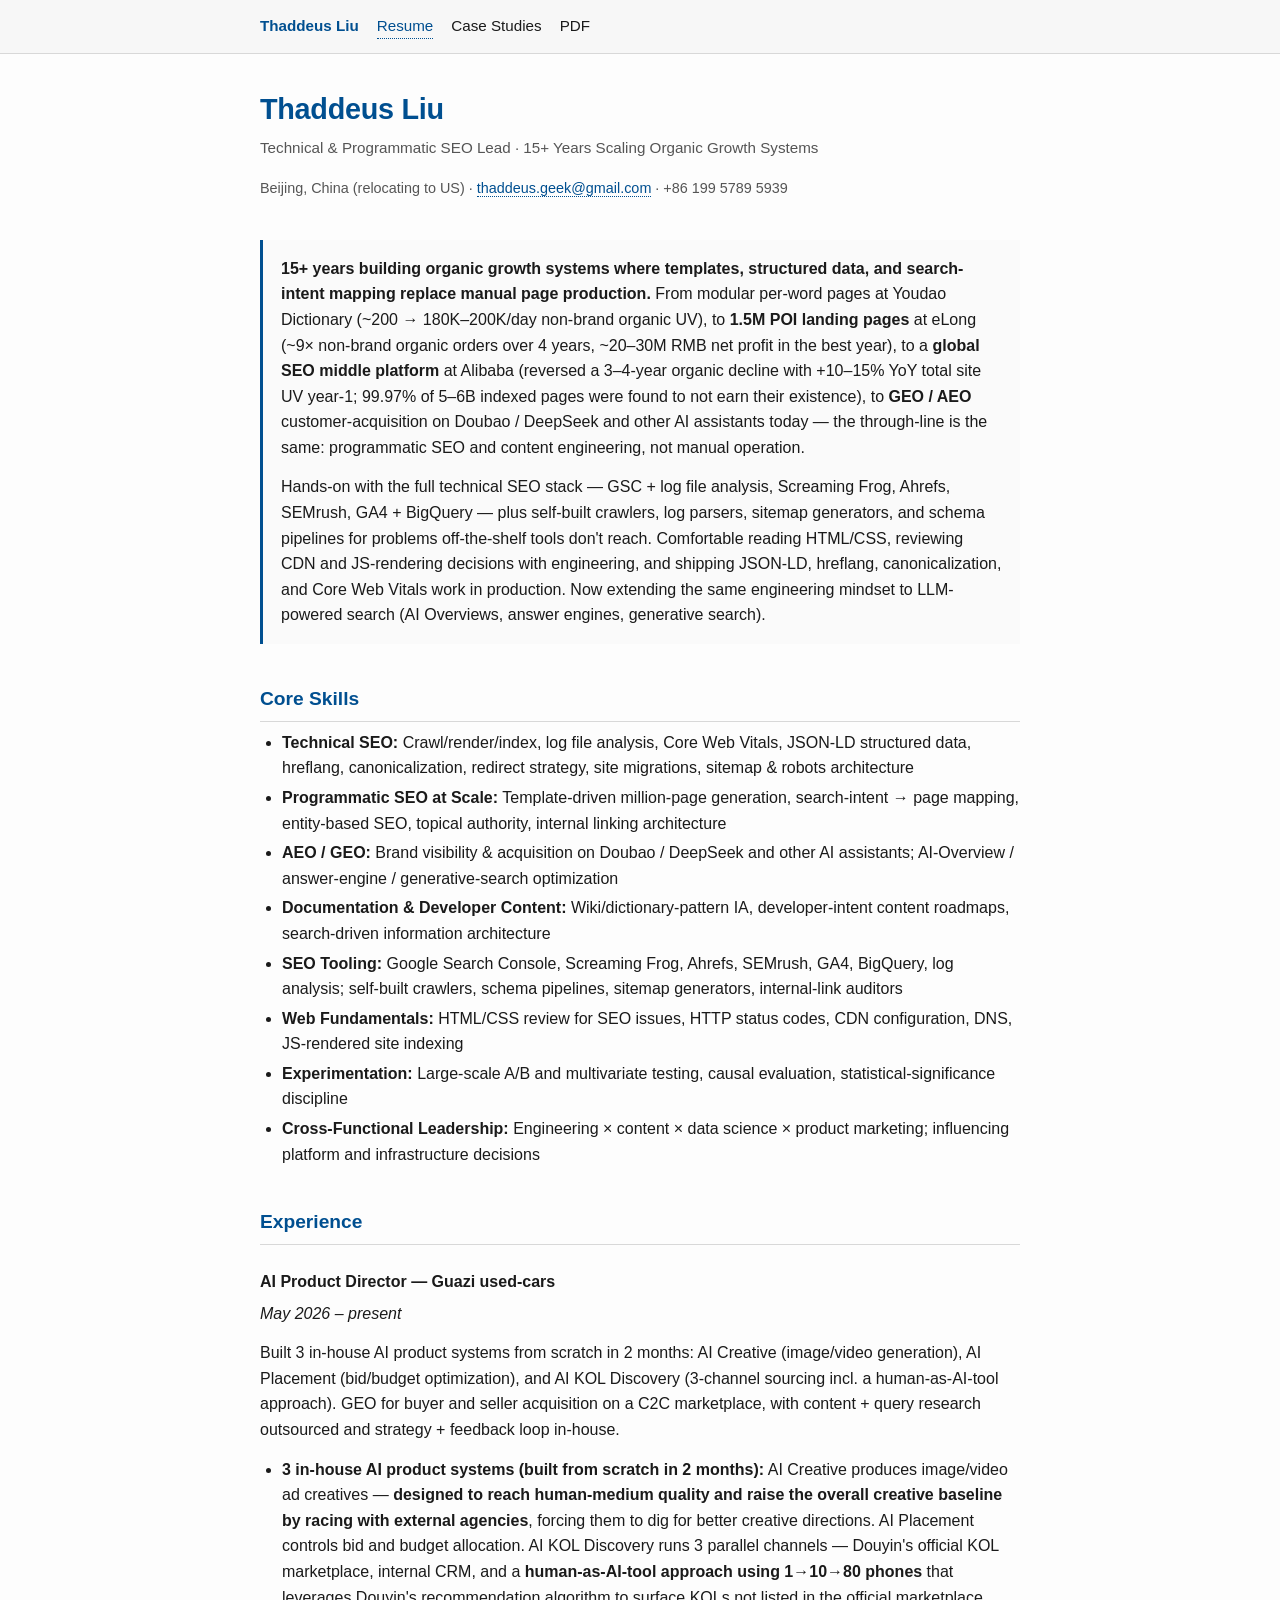
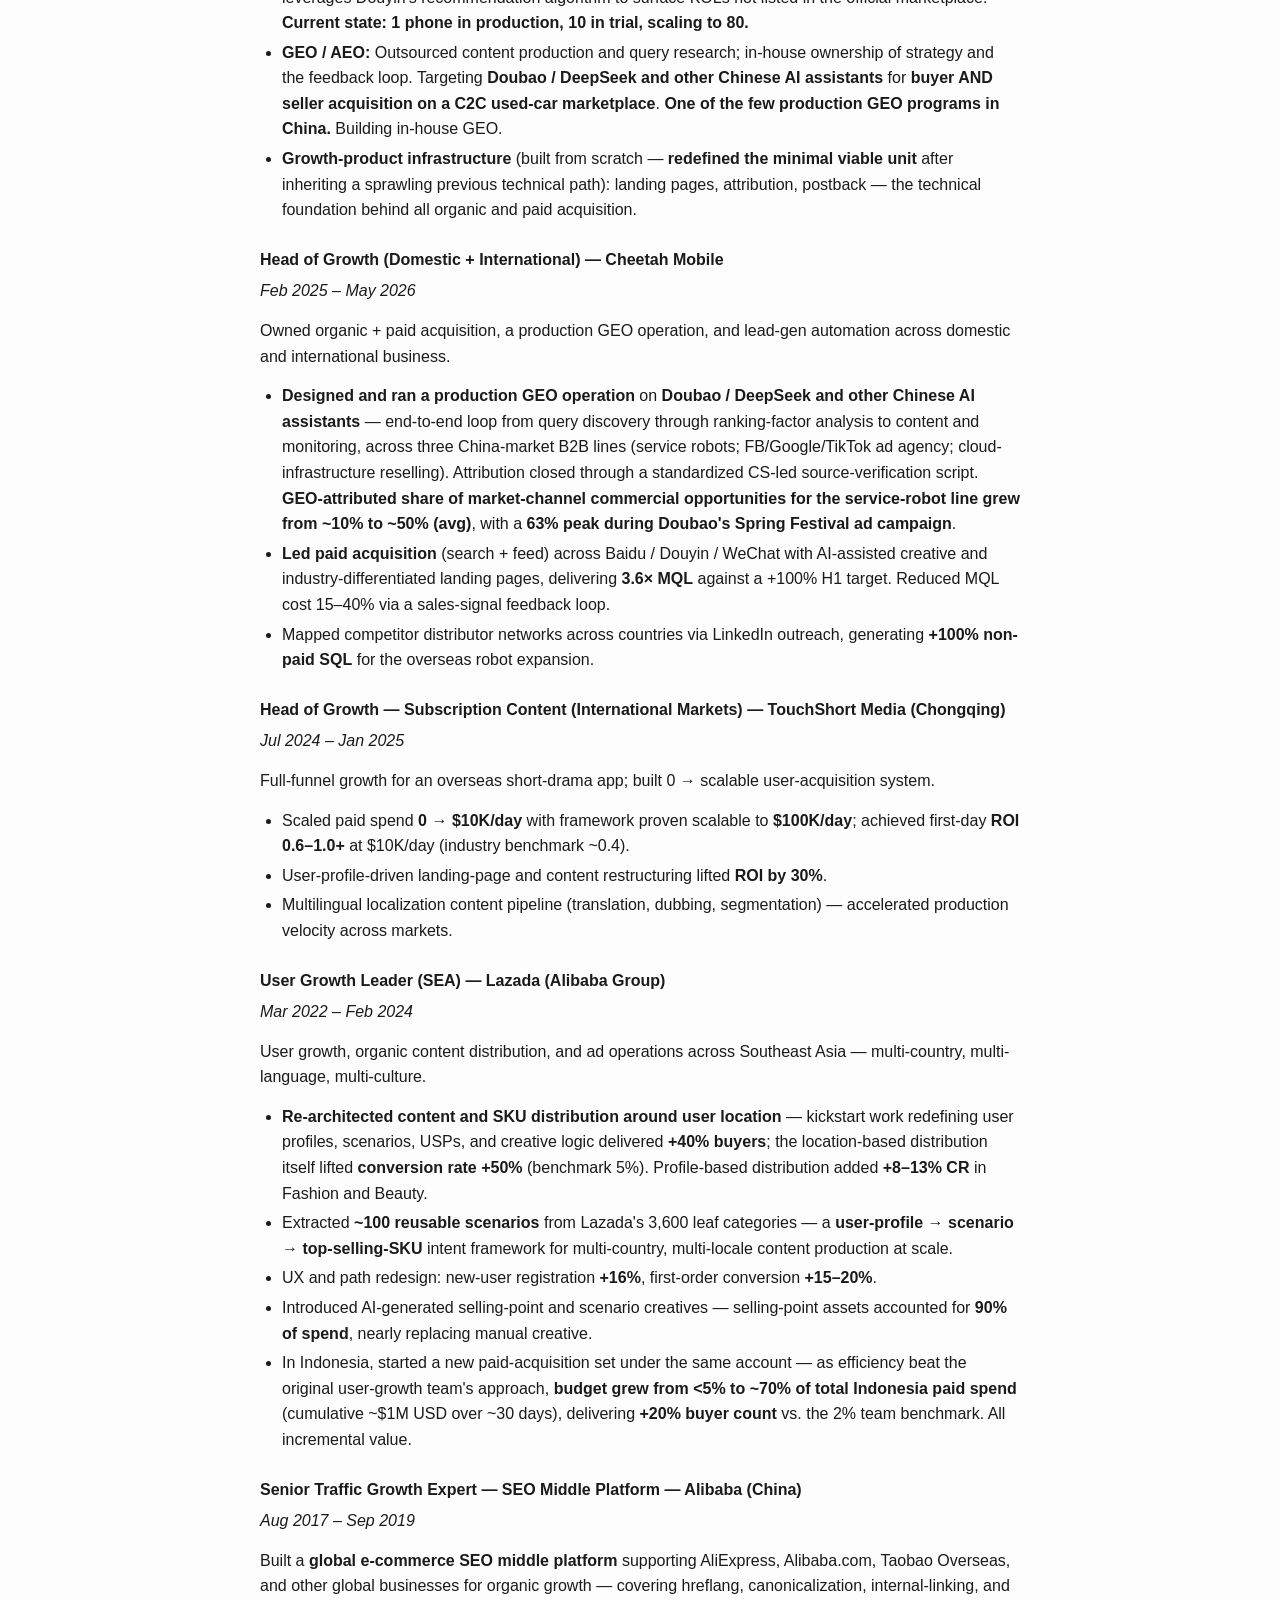
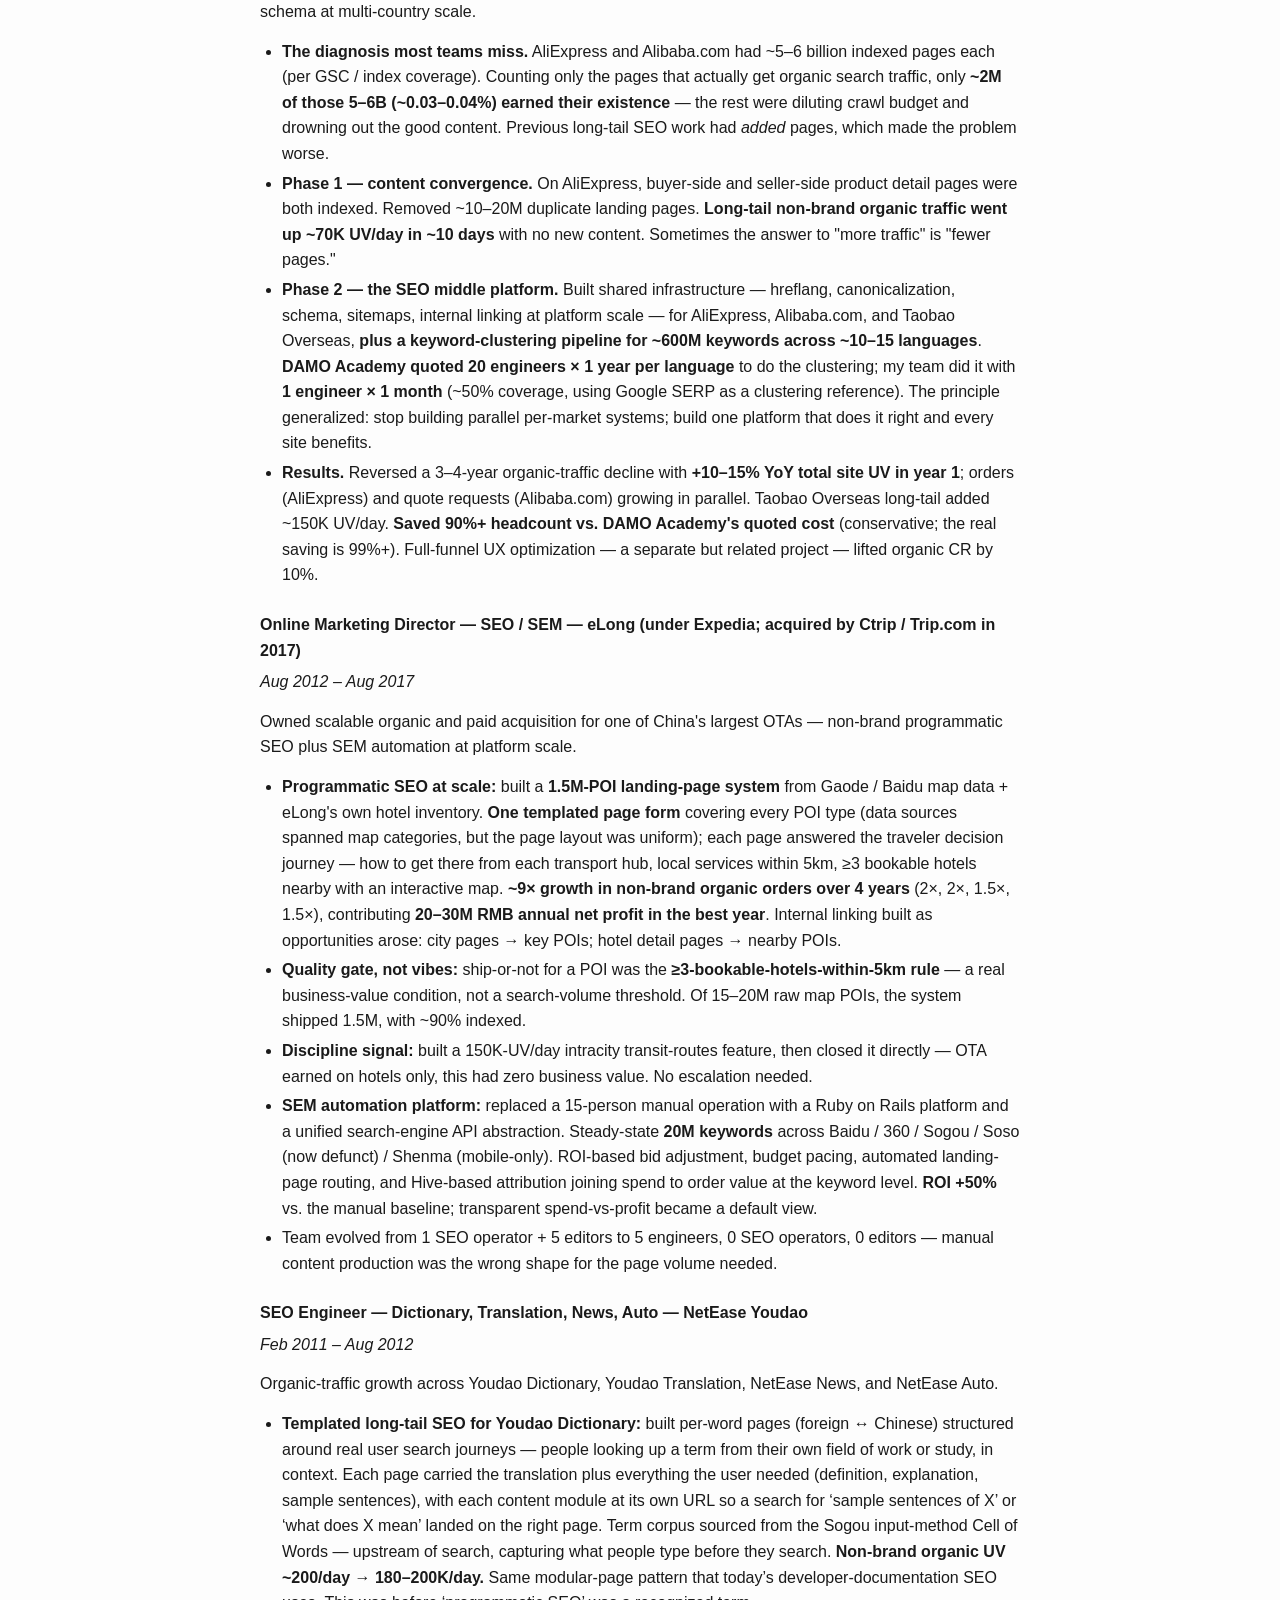
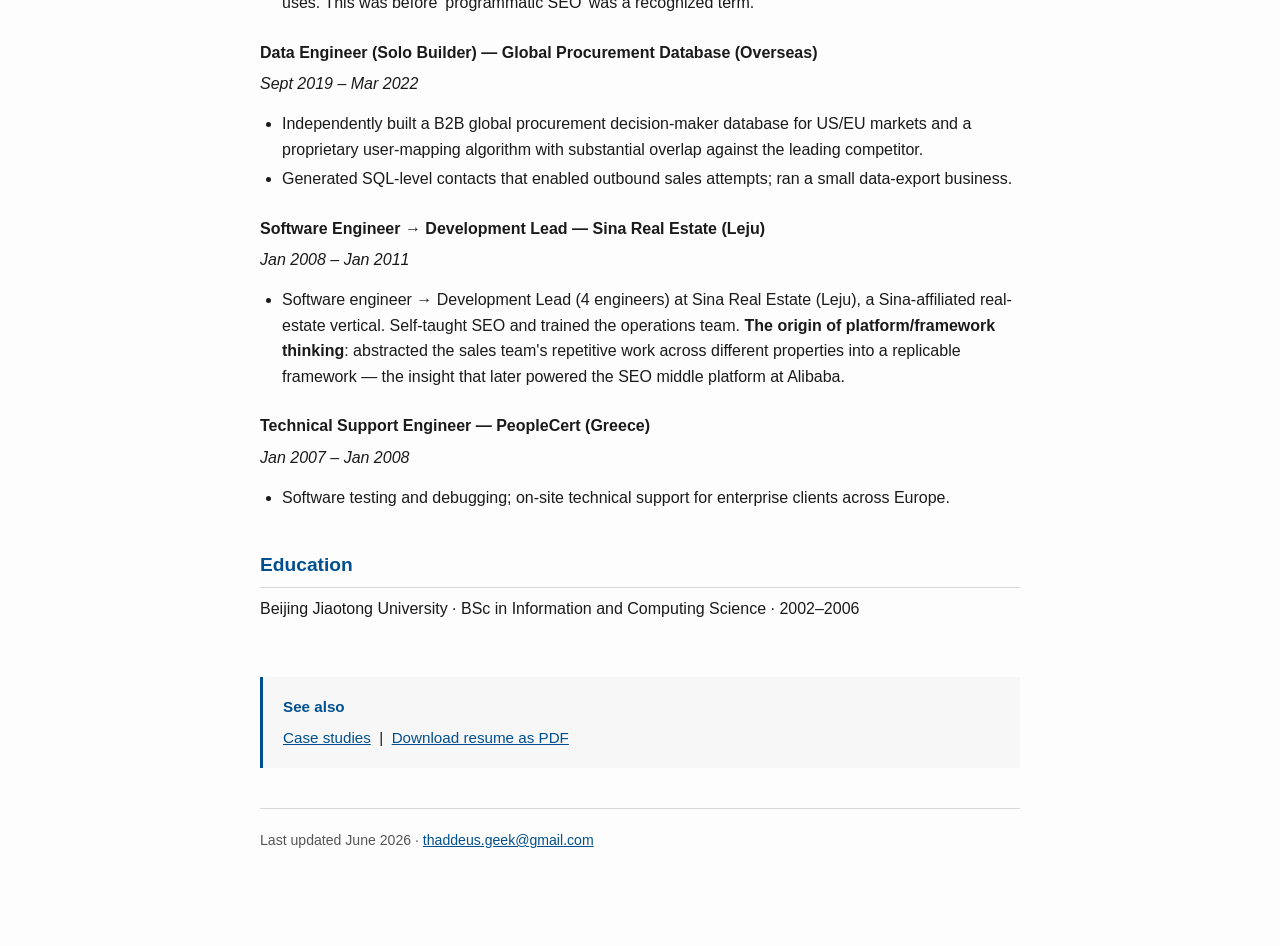
==== commit db60c6bd: "Remove Chinese chars: Guazi parentheticals, 星图 -> official KOL marketplace Also syncs resume.pdf (3-" ====
--- a/index.html
+++ b/index.html
@@ -47,11 +47,11 @@
 
 <h2>Experience</h2>
 
-<h3>AI Product Director (AI 产品总监) — Guazi used-cars (瓜子二手车)</h3>
+<h3>AI Product Director — Guazi used-cars</h3>
 <p><em>May 2026 – present</em></p>
 <p>Built 3 in-house AI product systems from scratch in 2 months: AI Creative (image/video generation), AI Placement (bid/budget optimization), and AI KOL Discovery (3-channel sourcing incl. a human-as-AI-tool approach). GEO for buyer and seller acquisition on a C2C marketplace, with content + query research outsourced and strategy + feedback loop in-house.</p>
 <ul>
-  <li><strong>3 in-house AI product systems (built from scratch in 2 months):</strong> AI Creative produces image/video ad creatives — <strong>designed to reach human-medium quality and raise the overall creative baseline by racing with external agencies</strong>, forcing them to dig for better creative directions. AI Placement controls bid and budget allocation. AI KOL Discovery runs 3 parallel channels — Douyin's 星图, internal CRM, and a <strong>human-as-AI-tool approach using 1→10→80 phones</strong> that leverages Douyin's recommendation algorithm to surface KOLs not in 星图. <strong>Current state: 1 phone in production, 10 in trial, scaling to 80.</strong></li>
+  <li><strong>3 in-house AI product systems (built from scratch in 2 months):</strong> AI Creative produces image/video ad creatives — <strong>designed to reach human-medium quality and raise the overall creative baseline by racing with external agencies</strong>, forcing them to dig for better creative directions. AI Placement controls bid and budget allocation. AI KOL Discovery runs 3 parallel channels — Douyin's official KOL marketplace, internal CRM, and a <strong>human-as-AI-tool approach using 1→10→80 phones</strong> that leverages Douyin's recommendation algorithm to surface KOLs not listed in the official marketplace. <strong>Current state: 1 phone in production, 10 in trial, scaling to 80.</strong></li>
   <li><strong>GEO / AEO:</strong> Outsourced content production and query research; in-house ownership of strategy and the feedback loop. Targeting <strong>Doubao / DeepSeek and other Chinese AI assistants</strong> for <strong>buyer AND seller acquisition on a C2C used-car marketplace</strong>. <strong>One of the few production GEO programs in China.</strong> Building in-house GEO.</li>
   <li><strong>Growth-product infrastructure</strong> (built from scratch — <strong>redefined the minimal viable unit</strong> after inheriting a sprawling previous technical path): landing pages, attribution, postback — the technical foundation behind all organic and paid acquisition.</li>
 </ul>
